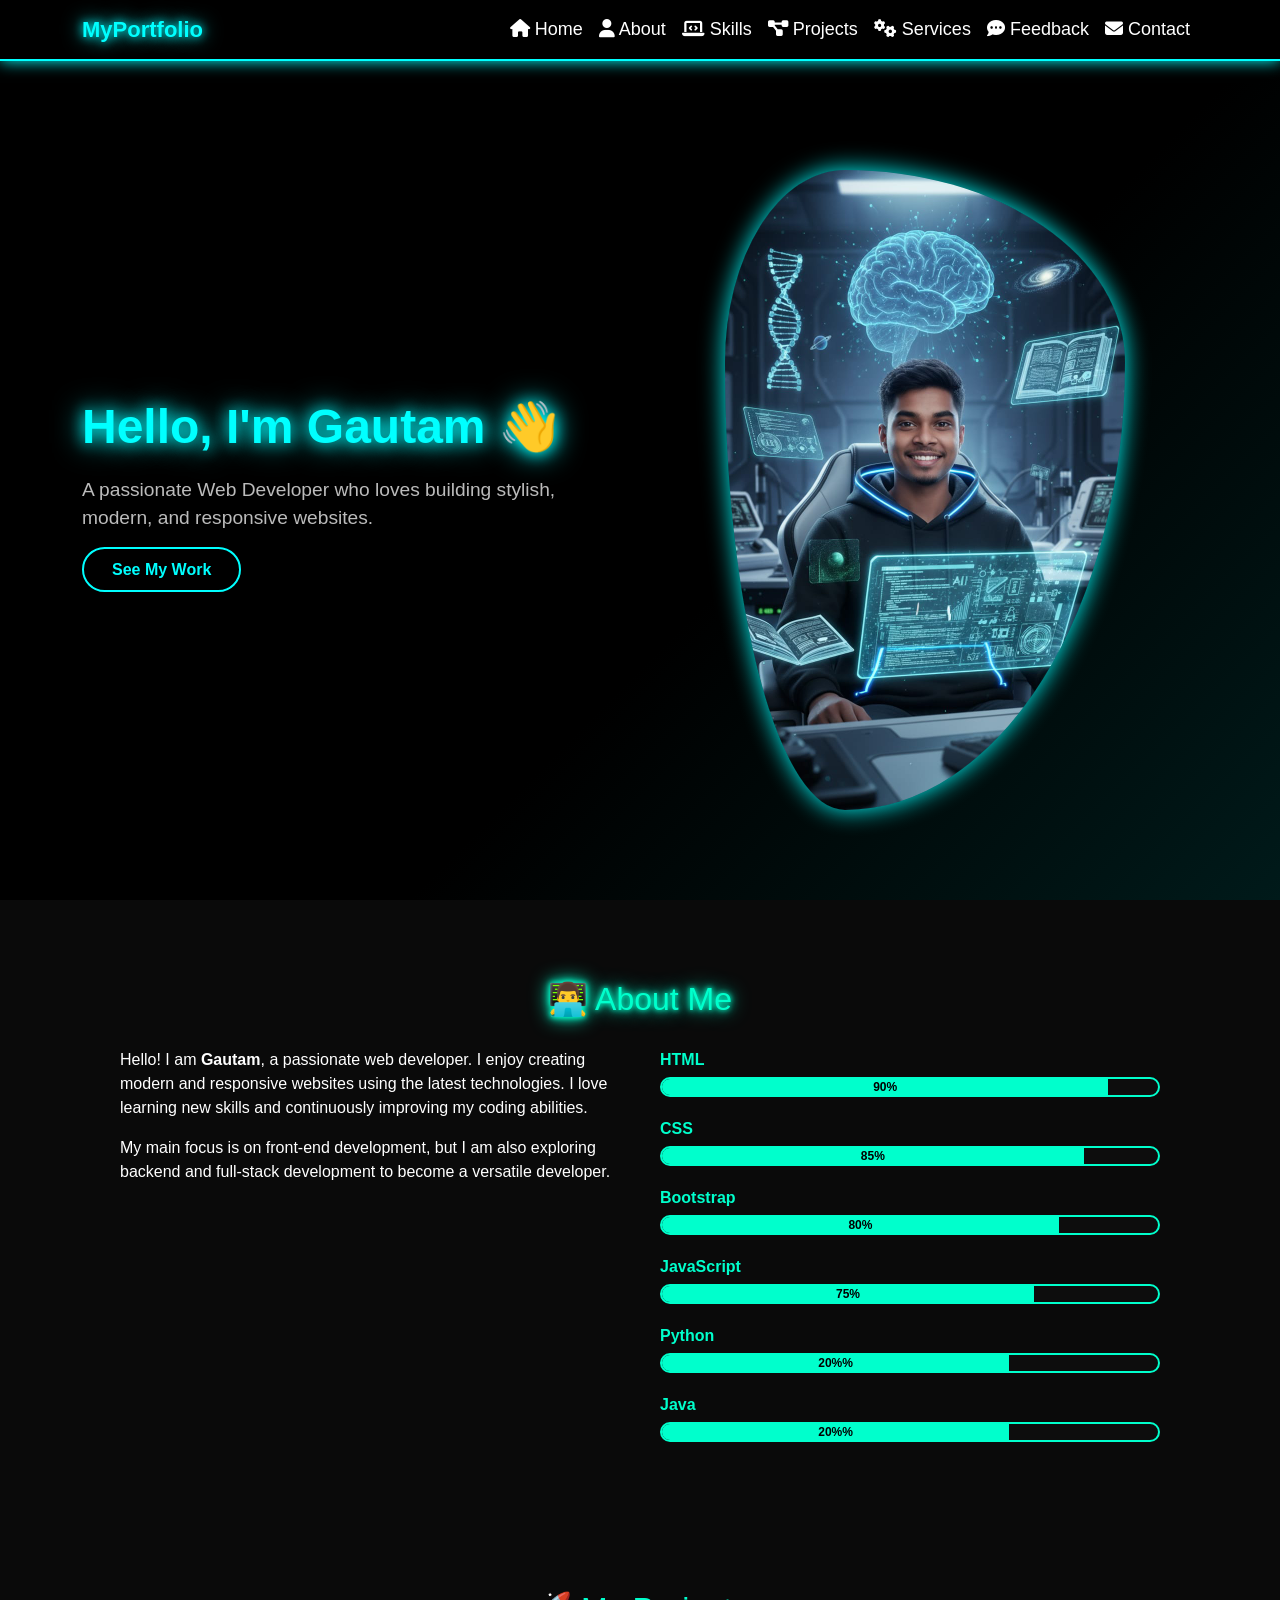
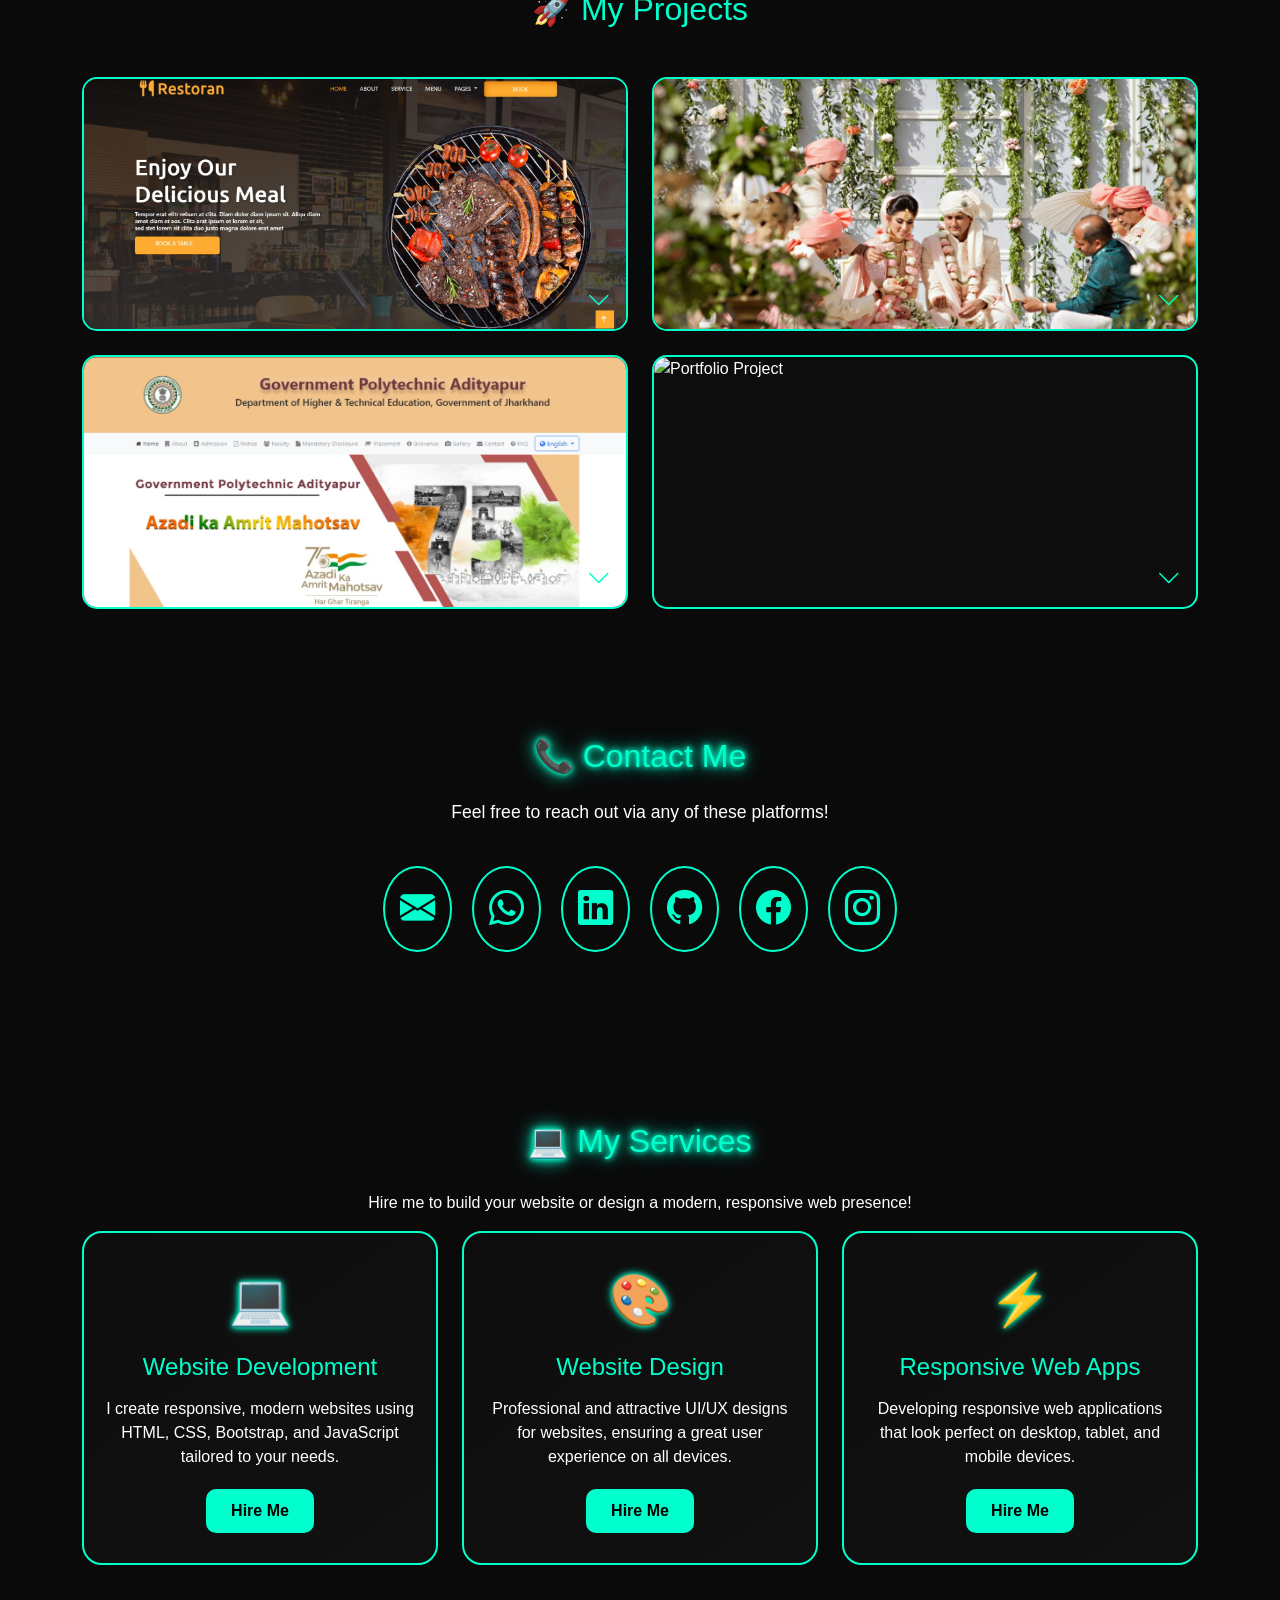
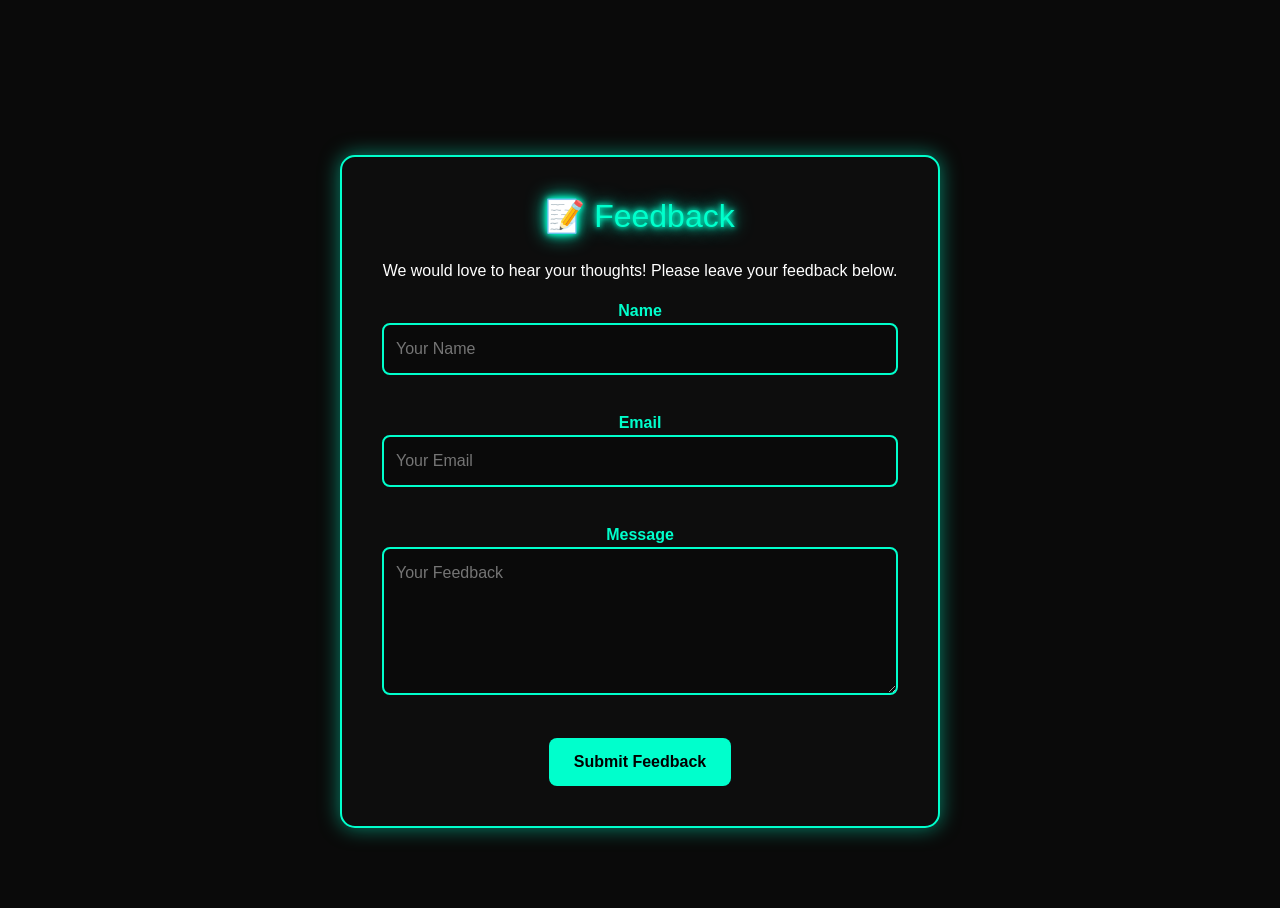
==== index.html @ 5a122484 "Add files via upload" ====
<!DOCTYPE html>
<html lang="en">
  <head>
    <meta charset="UTF-8" />
    <meta name="viewport" content="width=device-width, initial-scale=1.0" />
    <title>origianal site</title>

    <!-- Bootstrap CSS -->
    <link
      href="https://cdn.jsdelivr.net/npm/bootstrap@5.3.0/dist/css/bootstrap.min.css"
      rel="stylesheet"
    />
    <link
      href="https://cdn.jsdelivr.net/npm/bootstrap-icons/font/bootstrap-icons.css"
      rel="stylesheet"
    />
    <!-- Font Awesome CDN -->
<link rel="stylesheet" href="https://cdnjs.cloudflare.com/ajax/libs/font-awesome/6.5.0/css/all.min.css">

    <link rel="stylesheet" href="style.css" />

    <style></style>
  </head>
  <body>
    <!-- Navbar -->
    <nav class="navbar navbar-expand-lg fixed-top">
      <div class="container">
        <!-- Logo -->
        <a class="navbar-brand" href="#">MyPortfolio</a>

        <!-- Hamburger -->
        <button
          class="navbar-toggler"
          type="button"
          data-bs-toggle="collapse"
          data-bs-target="#navbarNav"
        >
          <span class="navbar-toggler-icon"></span>
        </button>

        <!-- Links -->
        <div
          class="collapse navbar-collapse justify-content-end"
          id="navbarNav"
        >
        <ul class="navbar-nav">
          <li class="nav-item">
            <a class="nav-link" href="#home"><i class="fas fa-home"></i> Home</a>
          </li>
          <li class="nav-item">
            <a class="nav-link" href="#about"><i class="fas fa-user"></i> About</a>
          </li>
          <li class="nav-item">
            <a class="nav-link" href="#skills"><i class="fas fa-laptop-code"></i> Skills</a>
          </li>
          <li class="nav-item">
            <a class="nav-link" href="#projects"><i class="fas fa-project-diagram"></i> Projects</a>
          </li>
          <li class="nav-item">
            <a class="nav-link" href="#services"><i class="fas fa-cogs"></i> Services</a>
          </li>
          <li class="nav-item">
            <a class="nav-link" href="#Feedback"><i class="fas fa-comment-dots"></i> Feedback</a>
          </li>
          <li class="nav-item">
            <a class="nav-link" href="#contact"><i class="fas fa-envelope"></i> Contact</a>
          </li>
        </ul>
        
        </div>
      </div>
    </nav>

    <!-- Hero Section -->
    <section class="hero">
      <div class="container">
        <div class="row align-items-center">
          <!-- Left Text -->
          <div class="col-lg-6 col-md-6 hero-text">
            <h1>Hello, I'm Gautam 👋</h1>
            <p>
              A passionate Web Developer who loves building stylish, modern, and
              responsive websites.
            </p>
            <a href="#projects" class="btn-neon">See My Work</a>
          </div>

          <!-- Right Image -->
          <div class="col-lg-6 col-md-6 text-center">
            <div class="hero-img">
              <img src="profile.jpg" alt="Profile Photo" />
            </div>
          </div>
        </div>
      </div>
    </section>

    <section id="about">
      <h2 class="neon-text">👨‍💻 About Me</h2>
      <div class="about-container">
        <div class="about-text">
          <p>
            Hello! I am <strong>Gautam</strong>, a passionate web developer. I
            enjoy creating modern and responsive websites using the latest
            technologies. I love learning new skills and continuously improving
            my coding abilities.
          </p>
          <p>
            My main focus is on front-end development, but I am also exploring
            backend and full-stack development to become a versatile developer.
          </p>
        </div>

        <div class="skills">
          <div class="skill">
            <div class="skill-name">HTML</div>
            <div class="progress">
              <div class="progress-bar" style="width: 90%">90%</div>
            </div>
          </div>
          <div class="skill">
            <div class="skill-name">CSS</div>
            <div class="progress">
              <div class="progress-bar" style="width: 85%">85%</div>
            </div>
          </div>
          <div class="skill">
            <div class="skill-name">Bootstrap</div>
            <div class="progress">
              <div class="progress-bar" style="width: 80%">80%</div>
            </div>
          </div>
          <div class="skill">
            <div class="skill-name">JavaScript</div>
            <div class="progress">
              <div class="progress-bar" style="width: 75%">75%</div>
            </div>
          </div>
          <div class="skill">
            <div class="skill-name">Python</div>
            <div class="progress">
              <div class="progress-bar" style="width: 70%">20%%</div>
            </div>
          </div>
          <div class="skill">
            <div class="skill-name">Java</div>
            <div class="progress">
              <div class="progress-bar" style="width: 70%">20%%</div>
            </div>
          </div>
        </div>
      </div>
    </section>

    <section id="projects">
      <div class="container py-5">
        <h2 class="text-center mb-5" style="color: #00ffcc">🚀 My Projects</h2>
        <div class="row g-4">
          <!-- Project 1 -->
          <div class="col-lg-6 col-md-12">
            <div class="project-card">
              <div class="card-header">
                <img src="restorant.jpeg" alt="Restaurant Project" />
                <i class="arrow bi bi-chevron-down"></i>
              </div>
              <div class="card-body-wrapper">
                <div class="card-body">
                  <p>
                    This is a responsive restaurant website built with modern UI
                    and smooth navigation.
                  </p>
                  <div class="tech-stack">
                    <span class="tech-badge">HTML</span>
                    <span class="tech-badge">CSS</span>
                    <span class="tech-badge">Bootstrap</span>
                  </div>
                  <a
                    href="https://restorant121.netlify.app/"
                    target="_blank"
                    class="btn-visit"
                    >🔗 Open Website</a
                  >
                </div>
              </div>
            </div>
          </div>

          <!-- Project 2 -->
          <div class="col-lg-6 col-md-12">
            <div class="project-card">
              <div class="card-header">
                <img src="tent.jpeg" alt="Portfolio Project" />
                <i class="arrow bi bi-chevron-down"></i>
              </div>
              <div class="card-body-wrapper">
                <div class="card-body">
                  <p>
                    This is the tent house website. Website is only available in
                    Desktop mode.
                  </p>
                  <div class="tech-stack">
                    <span class="tech-badge">HTML</span>
                    <span class="tech-badge">CSS</span>
                  </div>
                  <a
                    href="https://gautam4010.github.io/tent/index.html"
                    target="_blank"
                    class="btn-visit"
                    >🔗 Open Website</a
                  >
                </div>
              </div>
            </div>
          </div>
          <!-- Project 2 -->
          <div class="col-lg-6 col-md-12">
            <div class="project-card">
              <div class="card-header">
                <img src="gpa.jpeg" alt="Portfolio Project" />
                <i class="arrow bi bi-chevron-down"></i>
              </div>
              <div class="card-body-wrapper">
                <div class="card-body">
                  <p>clone of Government polytechnic Adityapur</p>
                  <div class="tech-stack">
                    <span class="tech-badge">HTML</span>
                    <span class="tech-badge">CSS</span>
                    <span class="tech-badge">Bootstrap</span>
                  </div>
                  <a
                    href="https://gautam4010.github.io/gpa-clone/"
                    target="_blank"
                    class="btn-visit"
                    >🔗 Open Website</a
                  >
                </div>
              </div>
            </div>
          </div>
          <!-- Project 2 -->
          <div class="col-lg-6 col-md-12">
            <div class="project-card">
              <div class="card-header">
                <img
                  src="https://picsum.photos/600/400?portfolio"
                  alt="Portfolio Project"
                />
                <i class="arrow bi bi-chevron-down"></i>
              </div>
              <div class="card-body-wrapper">
                <div class="card-body">
                  <p>
                    My adobe xd clone website showcasing my skills,
                    projects, and contact details.
                  </p>
                  <div class="tech-stack">
                    <span class="tech-badge">HTML</span>
                    <span class="tech-badge">CSS</span>
                    <span class="tech-badge">Bootstrap</span>
                    
                  </div>
                  <a
                    href="https://gautam4010.github.io/petra/index.html"
                    target="_blank"
                    class="btn-visit"
                    >🔗 Open Website</a
                  >
                </div>
              </div>
            </div>
          </div>
        </div>
      </div>
    </section>

    <section id="contact">
      <h2 class="neon-text mb-4">📞 Contact Me</h2>
      <p>Feel free to reach out via any of these platforms!</p>
      <div class="d-flex justify-content-center flex-wrap">
        <!-- Email -->
        <a
          href="mailto:yourname@example.com"
          class="contact-icon"
          target="_blank"
          title="Email"
        >
          <i class="bi bi-envelope-fill"></i>
        </a>

        <!-- WhatsApp -->
        <a
          href="https://wa.me/919876543210"
          class="contact-icon"
          target="_blank"
          title="WhatsApp"
        >
          <i class="bi bi-whatsapp"></i>
        </a>

        <!-- LinkedIn -->
        <a
          href="https://www.linkedin.com/in/yourprofile"
          class="contact-icon"
          target="_blank"
          title="LinkedIn"
        >
          <i class="bi bi-linkedin"></i>
        </a>

        <!-- GitHub -->
        <a
          href="https://github.com/yourusername"
          class="contact-icon"
          target="_blank"
          title="GitHub"
        >
          <i class="bi bi-github"></i>
        </a>

        <!-- Facebook -->
        <a
          href="https://www.facebook.com/yourprofile"
          class="contact-icon"
          target="_blank"
          title="Facebook"
        >
          <i class="bi bi-facebook"></i>
        </a>

        <!-- Instagram -->
        <a
          href="https://www.instagram.com/yourprofile"
          class="contact-icon"
          target="_blank"
          title="Instagram"
        >
          <i class="bi bi-instagram"></i>
        </a>
      </div>
    </section>
    <section id="services">
      <h2 class="neon-text">💻 My Services</h2>
      <p>
        Hire me to build your website or design a modern, responsive web
        presence!
      </p>

      <div class="container">
        <div class="row justify-content-center">
          <div class="col-md-4">
            <div class="service-card">
              <div class="service-icon">💻</div>
              <h4>Website Development</h4>
              <p>
                I create responsive, modern websites using HTML, CSS, Bootstrap,
                and JavaScript tailored to your needs.
              </p>
              <button>Hire Me</button>
            </div>
          </div>

          <div class="col-md-4">
            <div class="service-card">
              <div class="service-icon">🎨</div>
              <h4>Website Design</h4>
              <p>
                Professional and attractive UI/UX designs for websites, ensuring
                a great user experience on all devices.
              </p>
              <button>Hire Me</button>
            </div>
          </div>

          <div class="col-md-4">
            <div class="service-card">
              <div class="service-icon">⚡</div>
              <h4>Responsive Web Apps</h4>
              <p>
                Developing responsive web applications that look perfect on
                desktop, tablet, and mobile devices.
              </p>
              <button>Hire Me</button>
            </div>
          </div>
        </div>
      </div>
    </section>
    <section id="feedback">
      <div class="feedback-card">
        <h2 class="neon-text mb-4 text-center">📝 Feedback</h2>
        <p class="text-center">
          We would love to hear your thoughts! Please leave your feedback below.
        </p>

        <form id="feedbackForm">
          <div class="mb-3">
            <label for="name">Name</label>
            <input type="text" id="name" placeholder="Your Name" required />
          </div>
          <div class="mb-3">
            <label for="email">Email</label>
            <input type="email" id="email" placeholder="Your Email" required />
          </div>
          <div class="mb-3">
            <label for="message">Message</label>
            <textarea
              id="message"
              rows="5"
              placeholder="Your Feedback"
              required
            ></textarea>
          </div>
          <button type="submit">Submit Feedback</button>
        </form>

        <div id="thankYou">Thank you for your feedback! ✨</div>
      </div>
    </section>
    <!-- Bootstrap JS -->
    <script src="https://cdn.jsdelivr.net/npm/bootstrap@5.3.3/dist/js/bootstrap.bundle.min.js"></script>
    <!-- Custom JS -->
    <script src="script.js"></script>
  </body>
</html>
---- style.css ----
body {
  margin: 0;
  font-family: Arial, sans-serif;
  background-color: #000;
}

/* Navbar */
.navbar {
  background-color: #000;
  border-bottom: 2px solid #0ff;
  box-shadow: 0 0 15px #0ff;
}

/* Logo */
.navbar-brand {
  color: #0ff !important;
  font-weight: bold;
  font-size: 22px;
  text-shadow: 0 0 10px #0ff, 0 0 20px #0ff;
}

/* Nav Links */
.nav-link {
  color: #fff !important;
  font-size: 18px;
  transition: 0.3s;
}

.nav-link:hover {
  color: #0ff !important;
  text-shadow: 0 0 10px #0ff, 0 0 20px #0ff;
}

/* Hamburger */
.navbar-toggler {
  border: none;
}

.navbar-toggler-icon {
  background-image: none;
  width: 25px;
  height: 3px;
  background-color: #0ff;
  position: relative;
  transition: 0.3s;
}

.navbar-toggler-icon::before,
.navbar-toggler-icon::after {
  content: "";
  position: absolute;
  left: 0;
  width: 25px;
  height: 3px;
  background-color: #0ff;
  transition: 0.3s;
}

.navbar-toggler-icon::before {
  top: -8px;
}

.navbar-toggler-icon::after {
  top: 8px;
}



/* Hero Section */
.hero {
  min-height: 100vh;
  display: flex;
  align-items: center;
  background: linear-gradient(135deg, #000 60%, #001a1a);
  padding-top: 80px; /* space for navbar */
}

/* Text Part */
.hero-text h1 {
  font-size: 3rem;
  font-weight: 700;
  color: #0ff;
  text-shadow: 0 0 15px #0ff, 0 0 30px #0ff;
  margin-bottom: 20px;
}

.hero-text p {
  font-size: 1.2rem;
  color: #bbb;
  margin-bottom: 25px;
}

.btn-neon {
  padding: 12px 28px;
  border: 2px solid #0ff;
  color: #0ff;
  background: transparent;
  border-radius: 30px;
  font-weight: bold;
  transition: 0.3s;
  text-decoration: none;
}

.btn-neon:hover {
  background: #0ff;
  color: #000;
  box-shadow: 0 0 20px #0ff, 0 0 40px #0ff;
}

/* Stylish Image Blob */
.hero-img {
  position: relative;
  width: 100%;
  max-width: 400px;
  margin: auto;
}

.hero-img img {
  width: 100%;
  height: auto;
  object-fit: cover;
  border-radius: 30% 70% 70% 30% / 30% 30% 70% 70%; /* blob shape */
  box-shadow: 0 0 25px #0ff, 0 0 50px #0ff inset;
  transition: 0.5s;
}

.hero-img img:hover {
  transform: scale(1.05);
  box-shadow: 0 0 40px #0ff, 0 0 70px #0ff inset;
}

/* Responsive */
@media (max-width: 768px) {
  .hero {
    text-align: center;
  }
  .hero-text h1 {
    font-size: 2.2rem;
  }
  .btn-neon {
    margin: auto;
  }
  .hero-img {
    margin-top: 30px;
  }
}


.neon-text {
  color: #00ffcc;
  text-shadow: 0 0 5px #00ffcc, 0 0 10px #00ffcc, 0 0 20px #00ffcc;
}

#about {
  padding: 80px 20px;
}

#about h2 {
  text-align: center;
  margin-bottom: 30px;
}

#about .about-container {
  display: flex;
  flex-wrap: wrap;
  justify-content: center;
  gap: 40px;
}

#about .about-text {
  flex: 1 1 300px;
  max-width: 500px;
}

#about .skills {
  flex: 1 1 300px;
  max-width: 500px;
}

.skill {
  margin-bottom: 20px;
}

.skill-name {
  font-weight: bold;
  color: #00ffcc;
  margin-bottom: 5px;
}

.progress {
  height: 20px;
  background: #0d0d0d;
  border-radius: 10px;
  overflow: hidden;
  border: 2px solid #00ffcc;
}

.progress-bar {
  background: #00ffcc;
  color: #000;
  font-weight: bold;
  line-height: 20px;
}

@media(max-width:768px){
  #about .about-container {
    flex-direction: column;
    align-items: center;
  }
}
.project-card {
  background: #0d0d0d;
  border: 2px solid #00ffcc;
  border-radius: 15px;
  overflow: hidden;
  cursor: pointer;
  transition: all 0.3s ease;
}

.project-card:hover {
  box-shadow: 0 0 30px rgba(0, 255, 204, 0.8);
  transform: translateY(-3px);
}

.card-header {
  padding: 0;
  position: relative;
}

.card-header img {
  width: 100%;
  height: 250px;
  object-fit: cover;
  display: block;
}

.arrow {
  position: absolute;
  bottom: 10px;
  right: 15px;
  font-size: 1.5rem;
  color: #00ffcc;
  transition: transform 0.3s ease;
}

.arrow.rotate {
  transform: rotate(180deg);
}

.card-body {
  padding: 20px;
  animation: expand 0.4s ease;
}

.tech-badge {
  display: inline-block;
  background: #111;
  color: #00ffcc;
  border: 1px solid #00ffcc;
  padding: 4px 10px;
  margin: 4px;
  border-radius: 8px;
  font-size: 0.85rem;
}

.btn-visit {
  display: inline-block;
  margin-top: 10px;
  padding: 8px 15px;
  background: #00ffcc;
  color: #000;
  border-radius: 8px;
  font-weight: bold;
  text-decoration: none;
  transition: 0.3s ease;
}

.btn-visit:hover {
  background: #00ffaa;
  color: #000;
}

@keyframes expand {
  from {
    opacity: 0;
    transform: translateY(-10px);
  }
  to {
    opacity: 1;
    transform: translateY(0);
  }
}

body {
  background: #0a0a0a;
  font-family: Arial, sans-serif;
  color: #fff;
  margin: 0;
  padding: 0;
  
}

.project-card {
  background: #0d0d0d;
  border: 2px solid #00ffcc;
  border-radius: 15px;
  overflow: hidden;
  cursor: pointer;
  display: flex;
  flex-direction: column;
}

.card-header {
  position: relative;
  padding: 0;
}

.card-header img {
  width: 100%;
  height: 250px;
  object-fit: cover;
  display: block;
}

.card-body-wrapper {
  overflow: hidden;
  transition: max-height 0.5s ease;
  max-height: 0;
}

.card-body {
  padding: 20px;
  animation: fadeIn 0.4s ease forwards;
}

@keyframes fadeIn {
  from {
    opacity: 0;
    transform: translateY(-10px);
  }
  to {
    opacity: 1;
    transform: translateY(0);
  }
}

.tech-badge {
  display: inline-block;
  background: #111;
  color: #00ffcc;
  border: 1px solid #00ffcc;
  padding: 4px 10px;
  margin: 4px;
  border-radius: 8px;
  font-size: 0.85rem;
}

.btn-visit {
  display: inline-block;
  margin-top: 10px;
  padding: 8px 15px;
  background: #00ffcc;
  color: #000;
  border-radius: 8px;
  font-weight: bold;
  text-decoration: none;
  transition: 0.3s ease;
}

.neon-text {
  color: #00ffcc;
  text-shadow: 0 0 5px #00ffcc, 0 0 10px #00ffcc, 0 0 20px #00ffcc;
}

#contact {
  padding: 80px 20px;
  text-align: center;
}

#contact p {
  color: #fff;
  margin-bottom: 30px;
  font-size: 1.1rem;
}

.contact-icon {
  display: inline-block;
  font-size: 2.2rem;
  color: #00ffcc;
  padding: 15px;
  margin: 10px;
  border: 2px solid #00ffcc;
  border-radius: 50%;
  transition: all 0.3s ease;
  text-decoration: none;
}

.contact-icon:hover {
  background: #00ffcc;
  color: #0a0a0a;
  transform: scale(1.2);
}

@media (max-width: 768px) {
  .contact-icon {
    font-size: 1.8rem;
    padding: 12px;
    margin: 8px;
  }
}


.neon-text {
  color: #00ffcc;
  text-shadow: 0 0 5px #00ffcc, 0 0 10px #00ffcc, 0 0 20px #00ffcc;
}

#services {
  padding: 80px 20px;
  text-align: center;
}

#services h2 {
  margin-bottom: 30px;
}

.service-card {
  background: linear-gradient(145deg, #0d0d0d, #111111);
  border: 2px solid #00ffcc;
  border-radius: 20px;
  padding: 30px 20px;
  margin-bottom: 30px;
  transition: transform 0.5s, box-shadow 0.5s;
  cursor: pointer;
  text-align: center;
}

.service-card:hover {
  transform: rotateY(5deg) translateY(-10px);
  box-shadow: 0 0 25px #00ffcc, 0 0 40px #00ffcc;
}

.service-icon {
  font-size: 50px;
  margin-bottom: 15px;
  color: #00ffcc;
  text-shadow: 0 0 5px #00ffcc, 0 0 10px #00ffcc;
  transition: transform 0.3s;
}

.service-card:hover .service-icon {
  transform: scale(1.2);
}

.service-card h4 {
  color: #00ffcc;
  margin-bottom: 15px;
}

.service-card p {
  color: #fff;
  margin-bottom: 20px;
}

.service-card button {
  background: #00ffcc;
  color: #000;
  border: none;
  padding: 10px 25px;
  border-radius: 10px;
  font-weight: bold;
  transition: 0.3s;
}

.service-card button:hover {
  background: #00ffaa;
}

@media(max-width:768px){
  .service-card {
    max-width: 90%;
    margin: 0 auto 30px auto;
  }
}

.neon-text {
  color: #00ffcc;
  text-shadow: 0 0 5px #00ffcc, 0 0 10px #00ffcc, 0 0 20px #00ffcc;
}

#feedback {
  padding: 80px 20px;
  text-align: center;
  display: flex;
  justify-content: center;
  
}

.feedback-card {
  background: #0d0d0d;
  border: 2px solid #00ffcc;
  border-radius: 15px;
  padding: 40px;
  max-width: 600px;
  width: 100%;
  box-shadow: 0 0 20px rgba(0, 255, 204, 0.5);
  transition: transform 0.3s ease, box-shadow 0.3s ease;
}

.feedback-card:hover {
  transform: translateY(-3px);
  box-shadow: 0 0 30px rgba(0, 255, 204, 0.8);
}

.feedback-card label {
  color: #00ffcc;
  font-weight: bold;
}

.feedback-card input,
.feedback-card textarea {
  background: #0a0a0a !important;
  color: #fff;
  border: 2px solid #00ffcc;
  border-radius: 8px;
  padding: 12px;
  width: 100%;
  margin-bottom: 20px;
  transition: all 0.3s ease;
}

.feedback-card input:focus,
.feedback-card textarea:focus {
  outline: none;
  box-shadow: 0 0 10px #00ffcc;
  border-color: #00ffcc;
}

.feedback-card button {
  background: #00ffcc;
  color: #000;
  border: none;
  padding: 12px 25px;
  border-radius: 8px;
  font-weight: bold;
  cursor: pointer;
  transition: 0.3s ease;
}

.feedback-card button:hover {
  background: #00ffaa;
}

#thankYou {
  display: none;
  margin-top: 20px;
  color: #00ffcc;
  font-weight: bold;
  font-size: 1.1rem;
  text-align: center;
  animation: fadeIn 0.5s ease forwards;
}

@keyframes fadeIn {
  from {
    opacity: 0;
  }
  to {
    opacity: 1;
  }
}
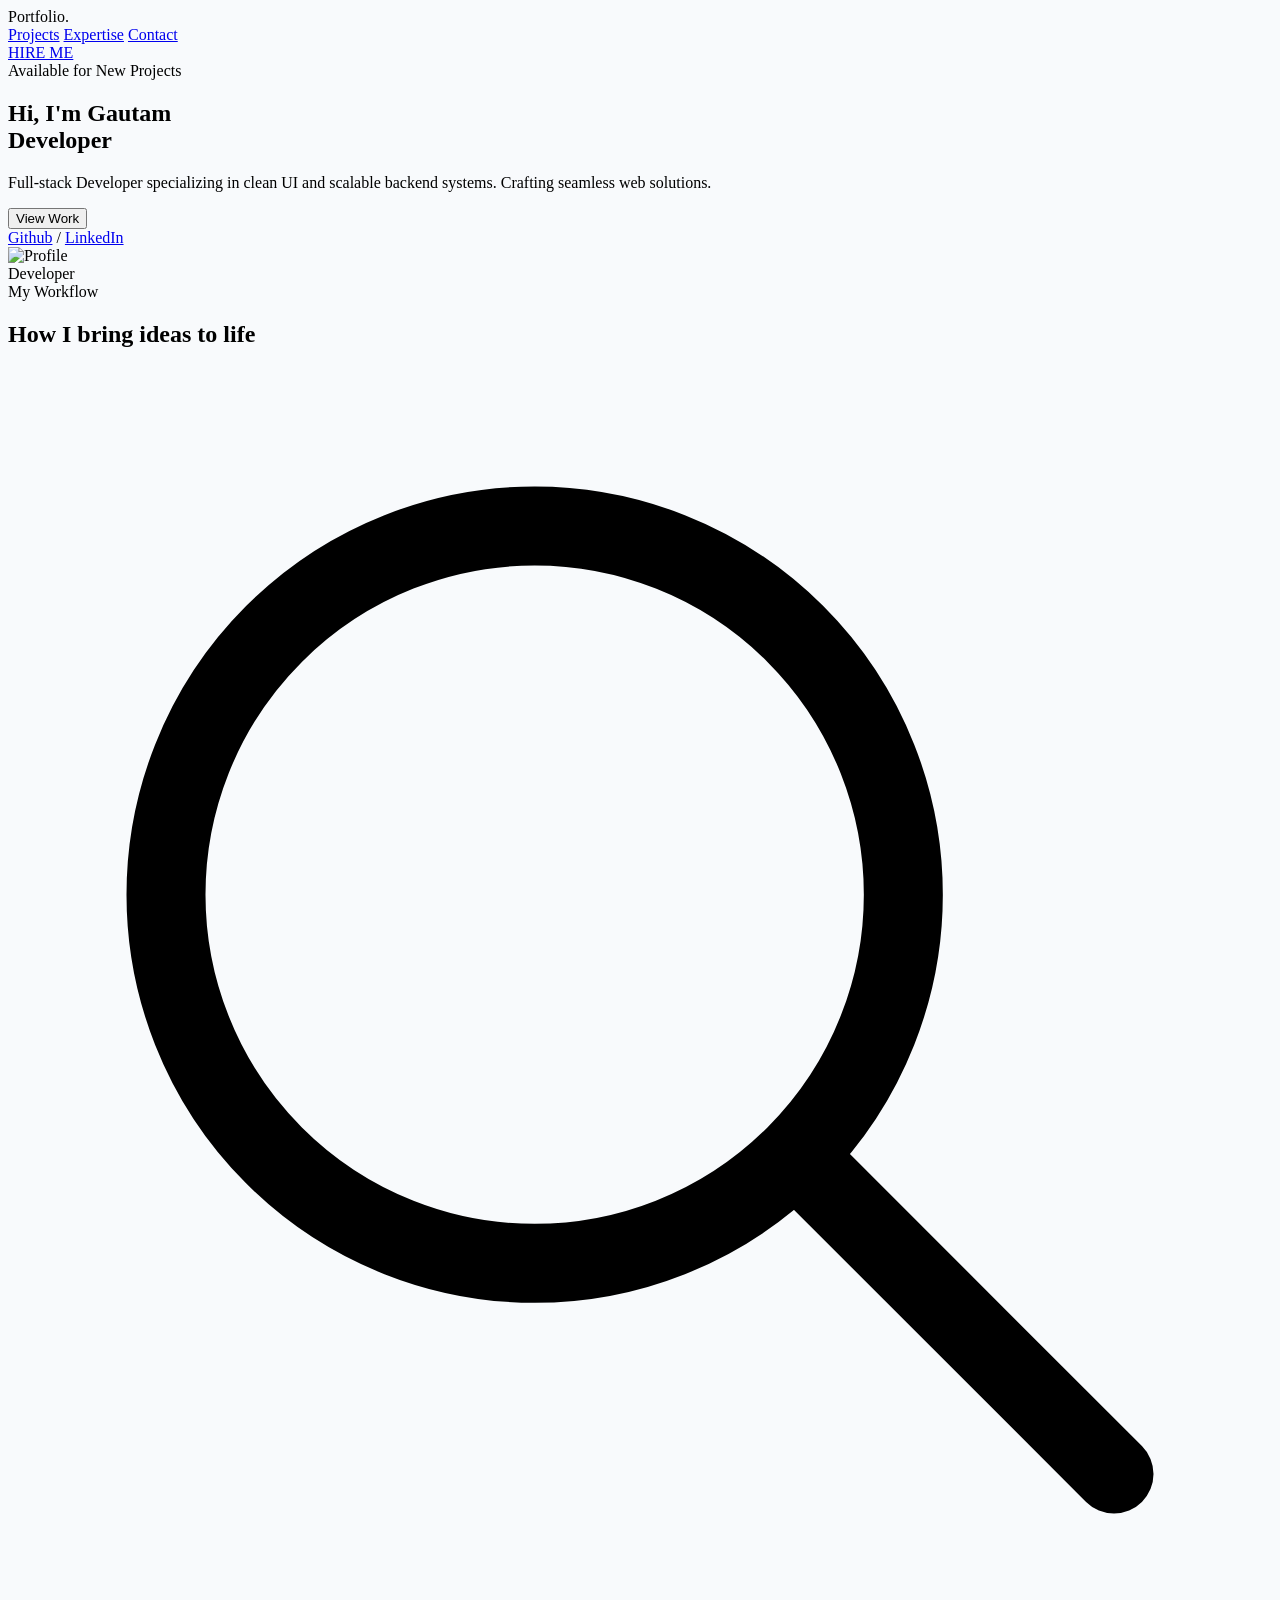
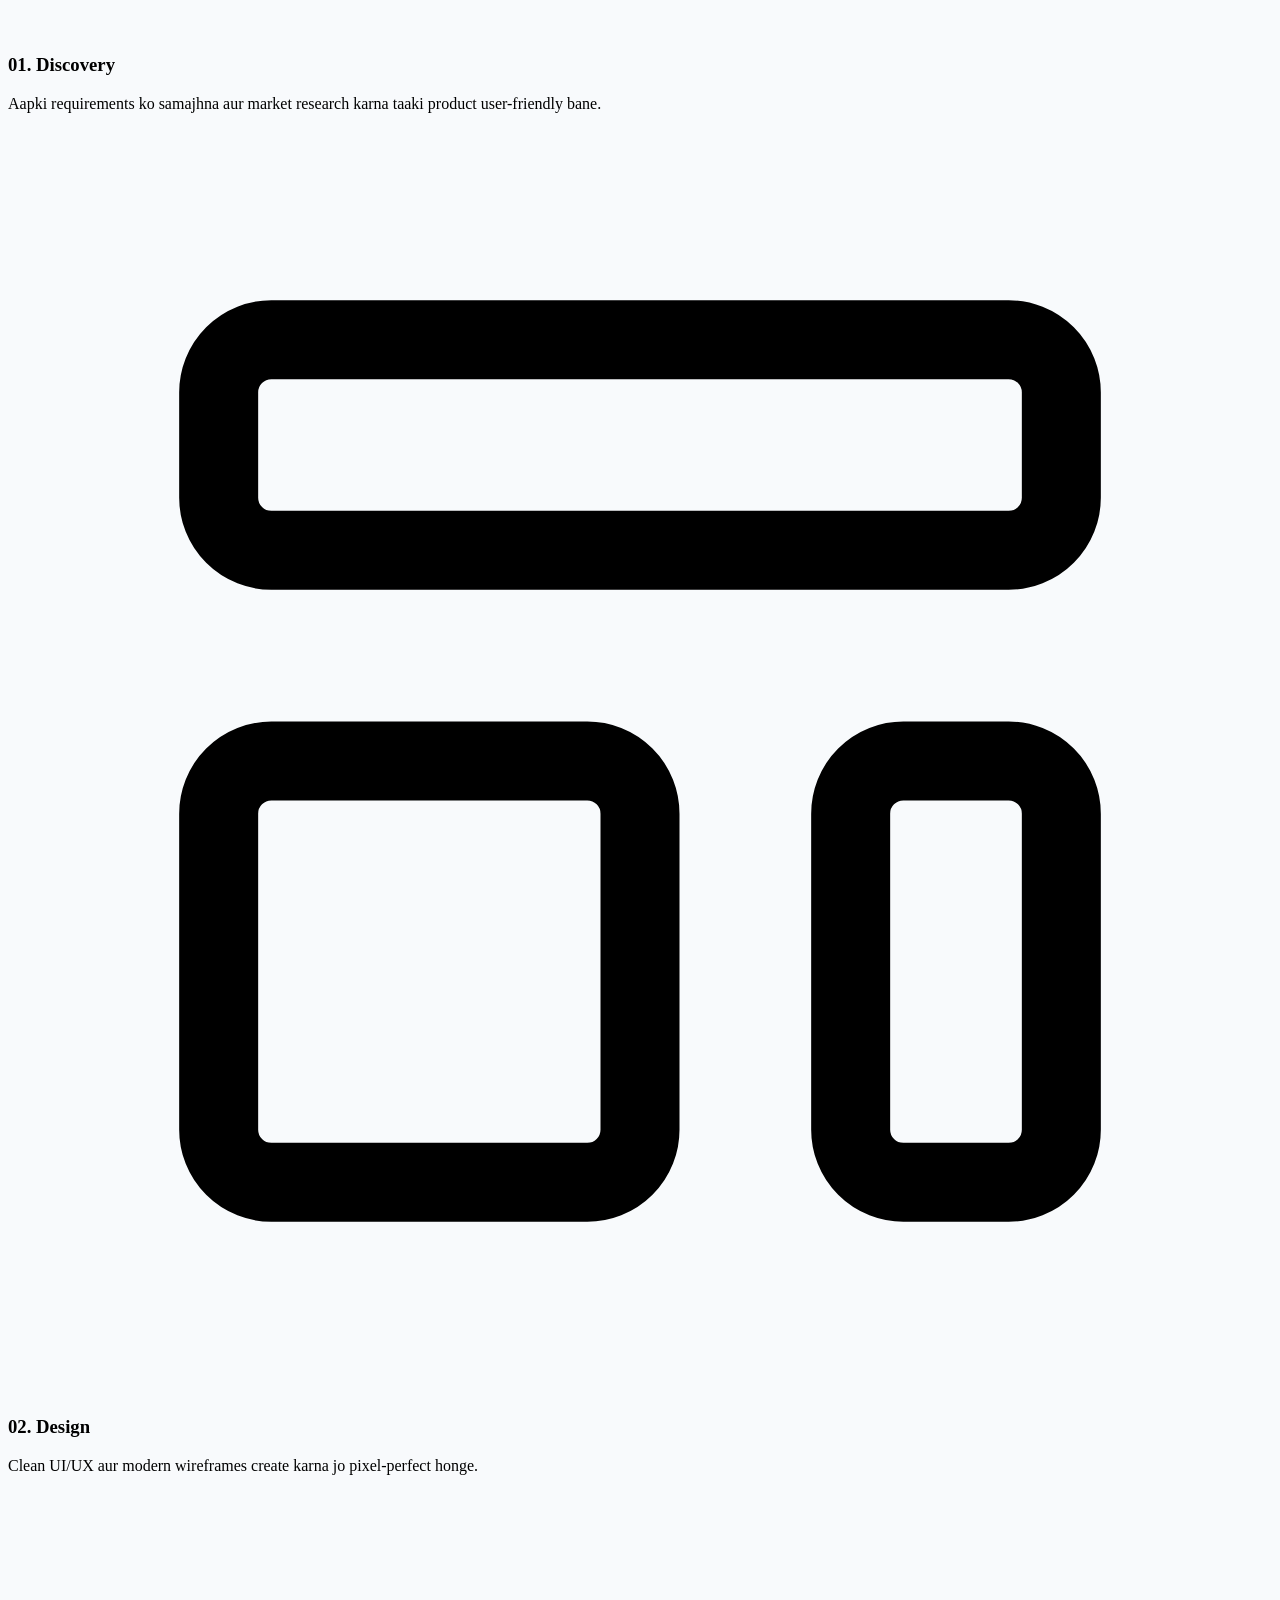
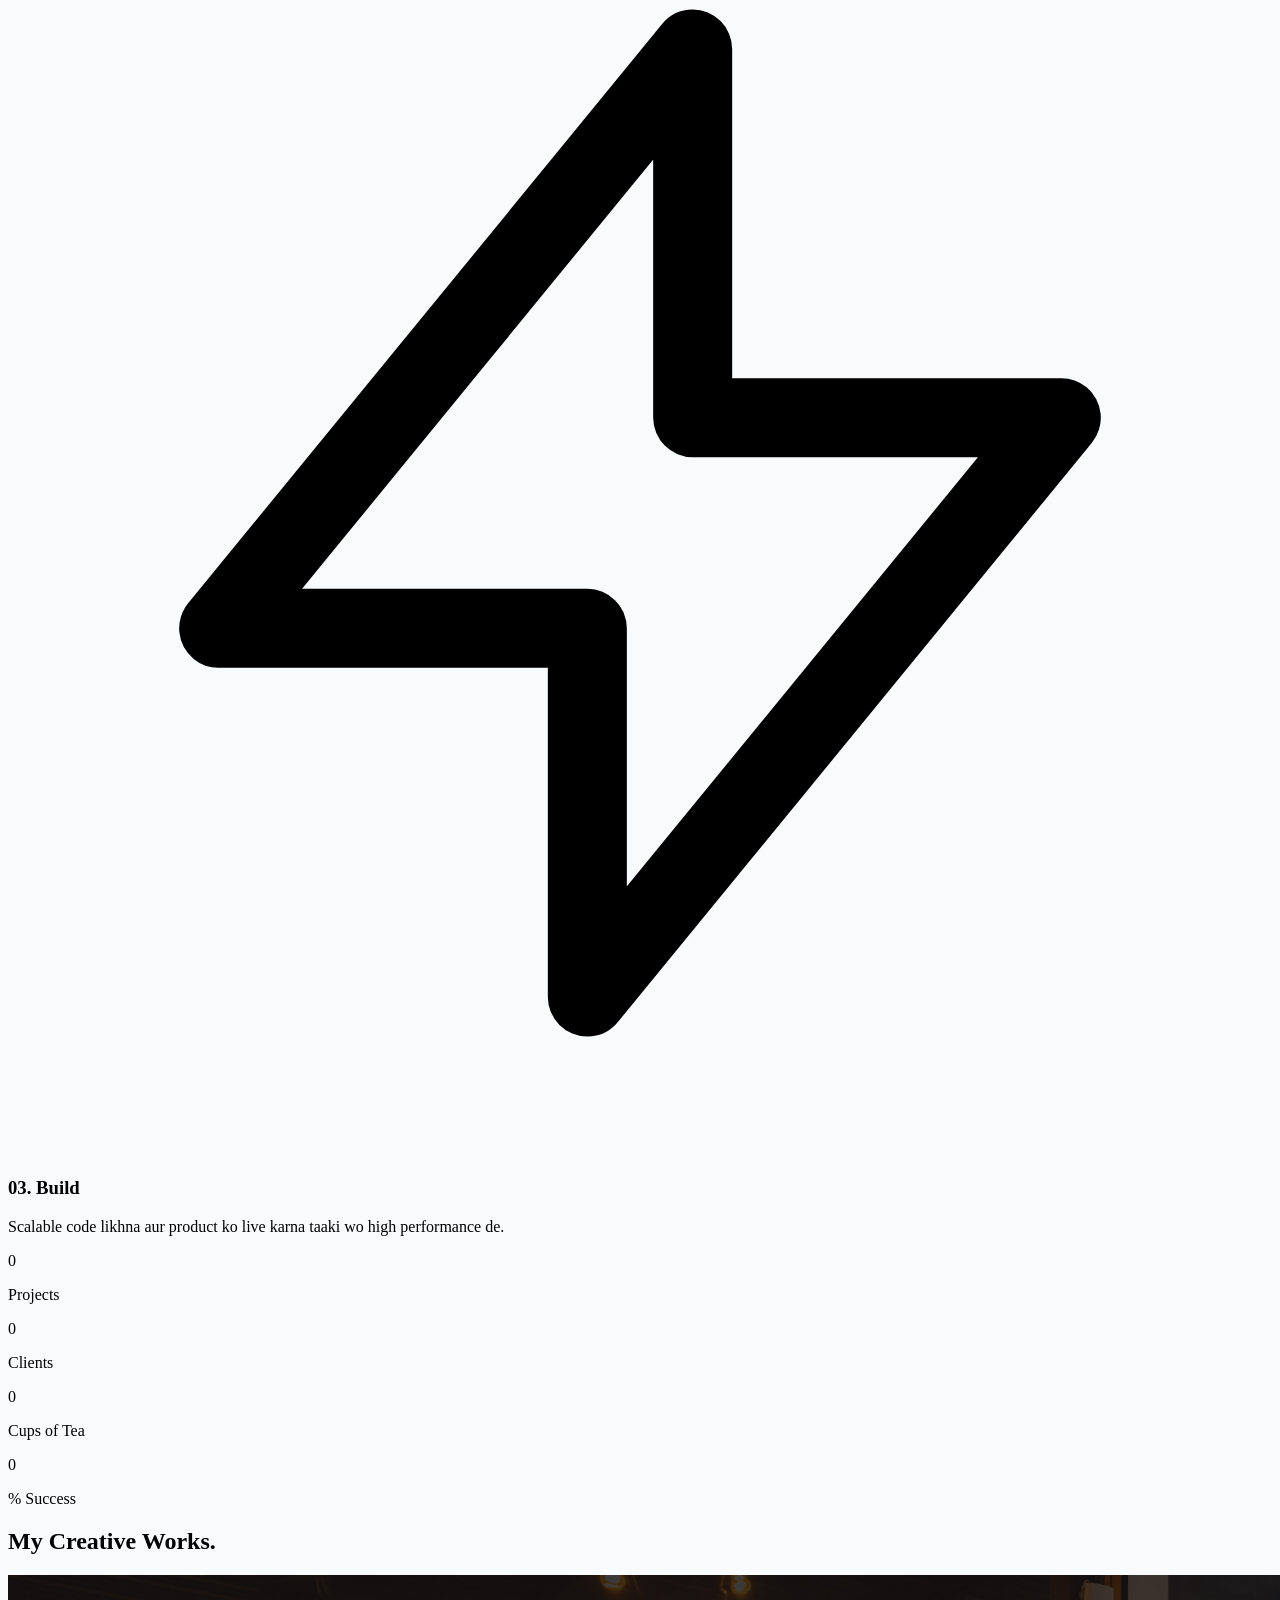
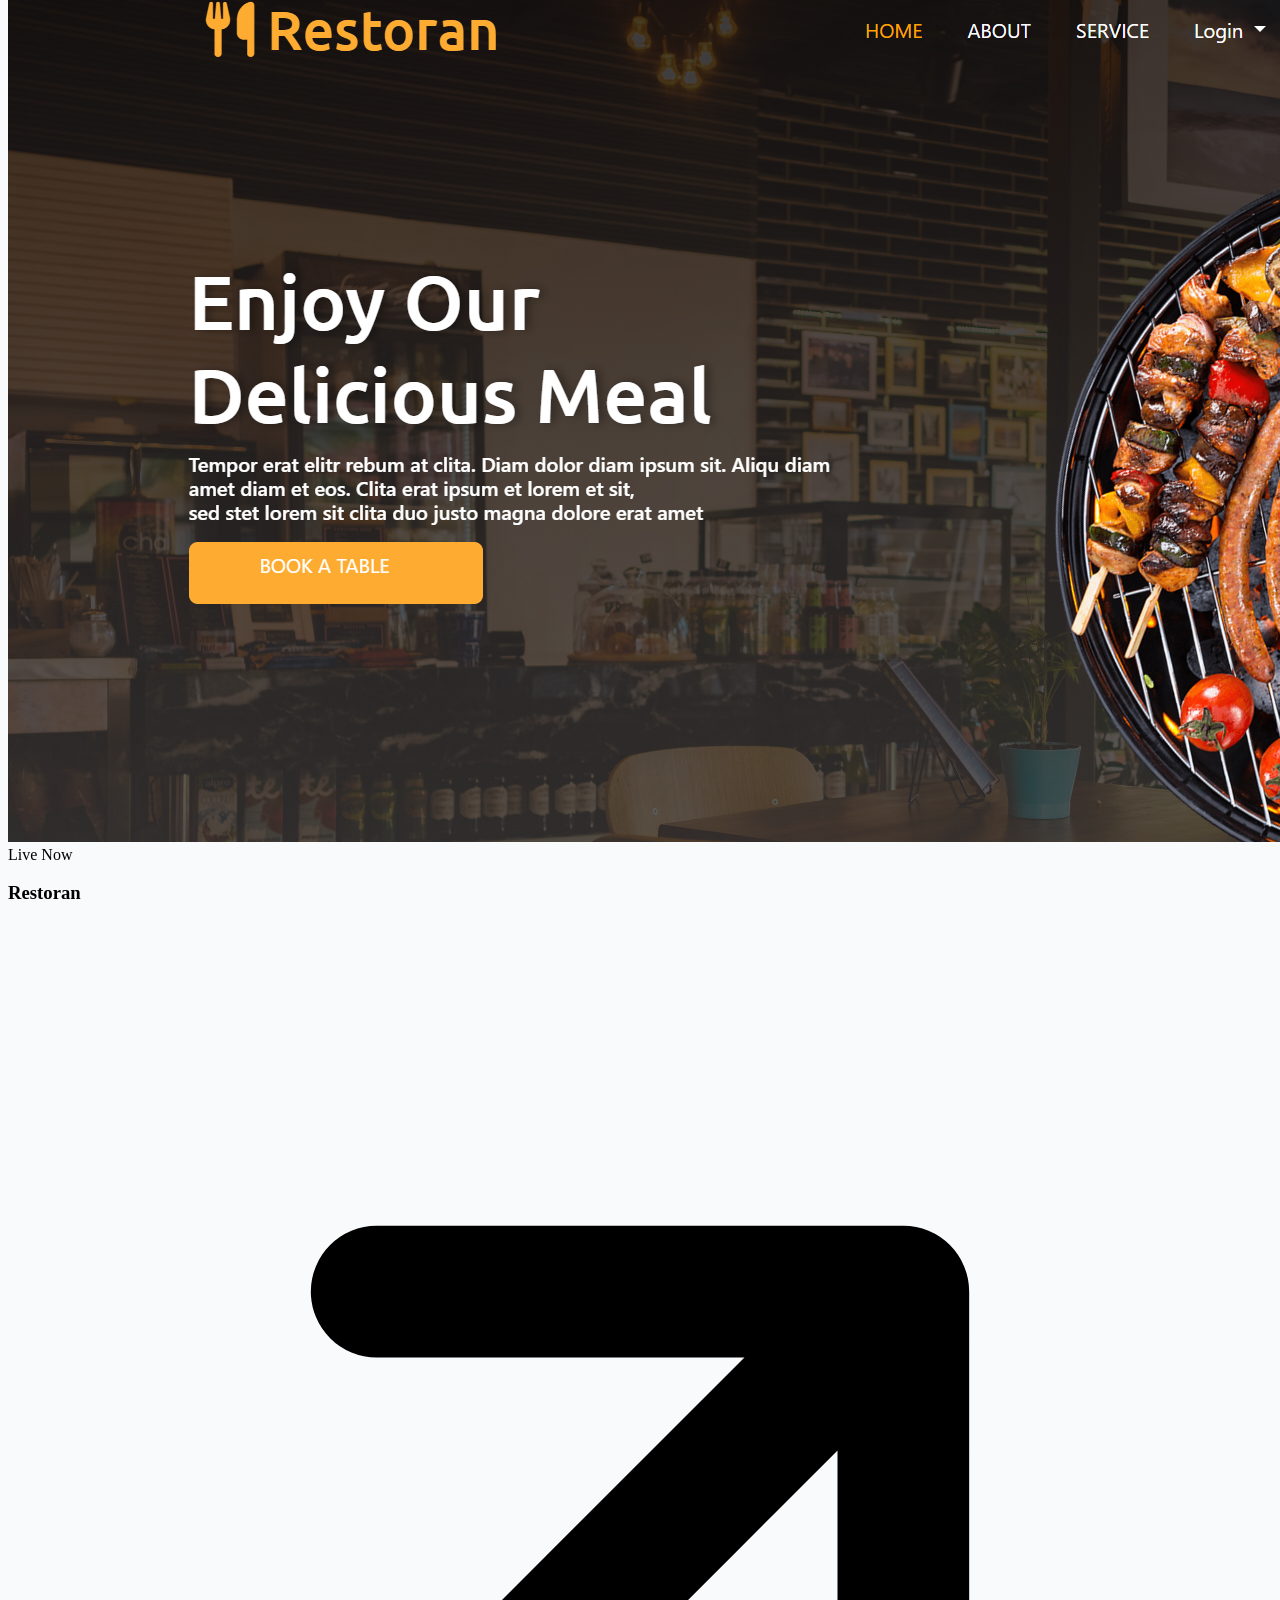
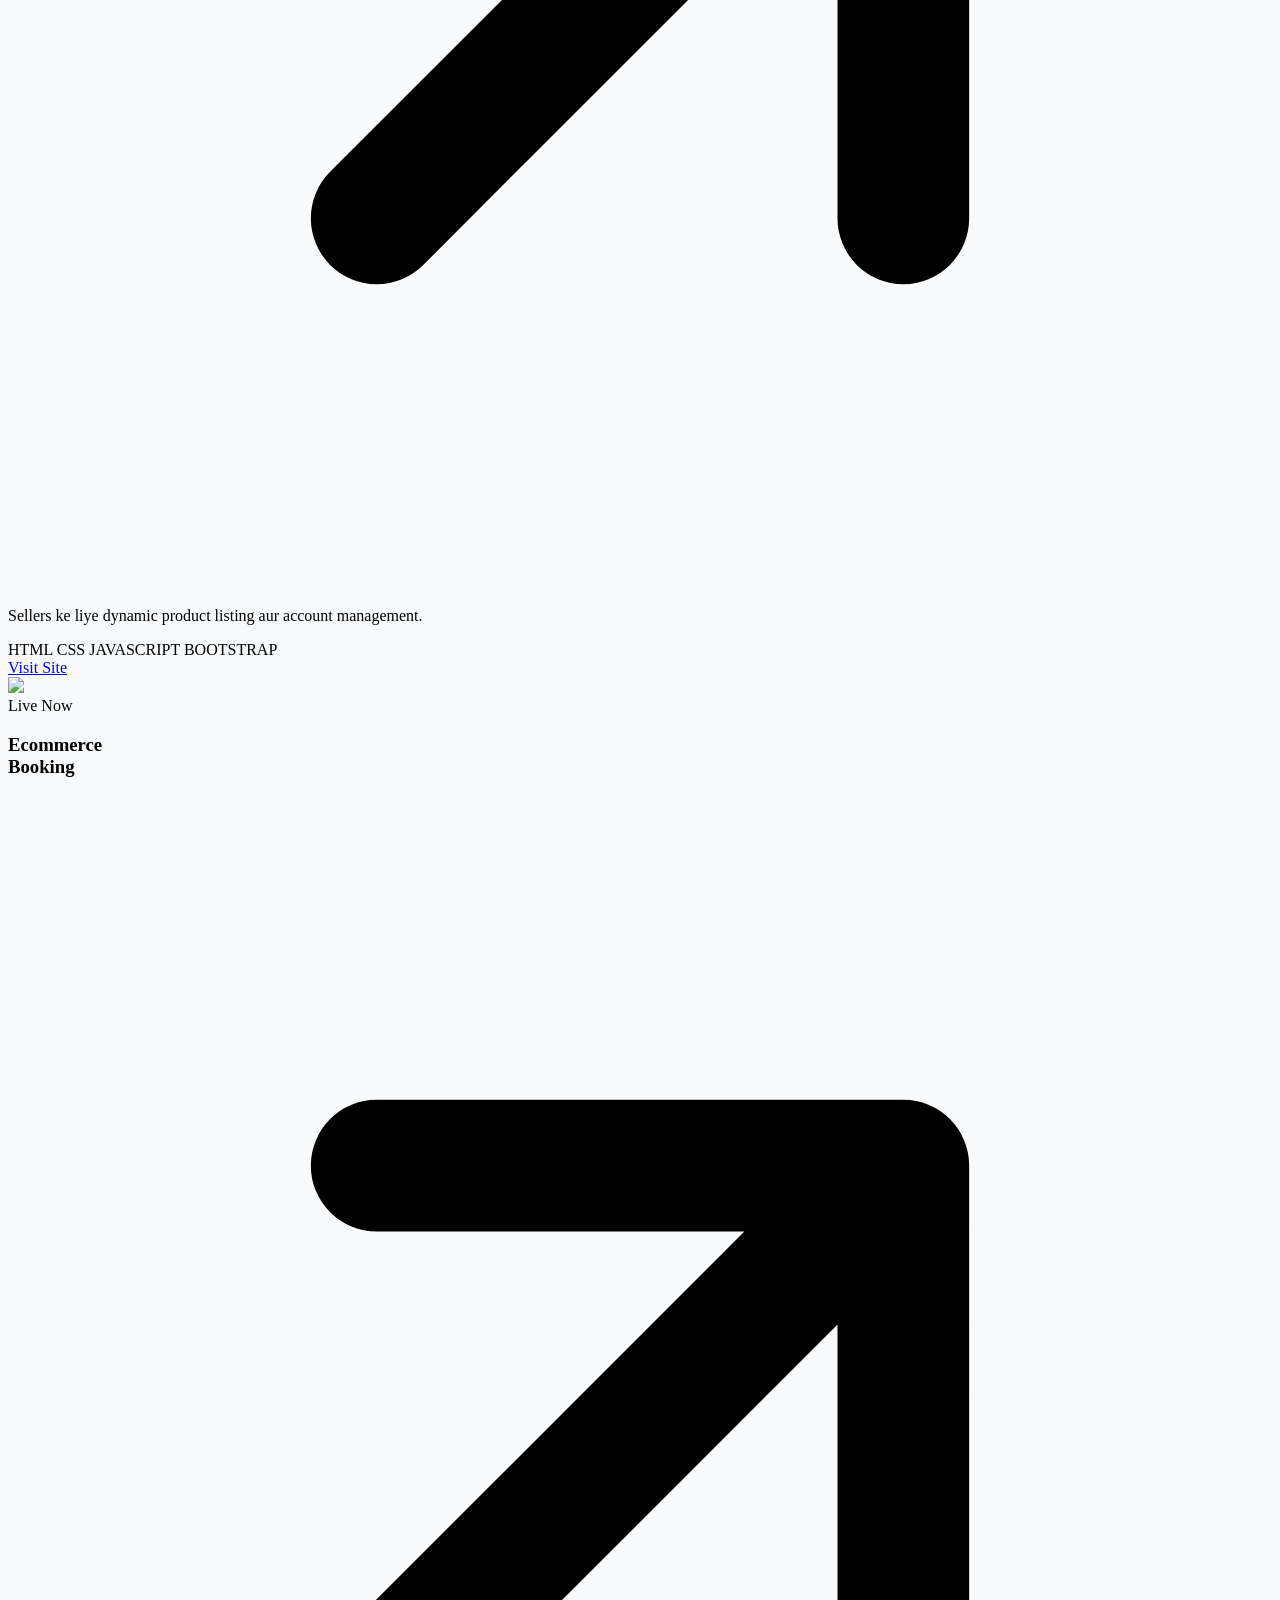
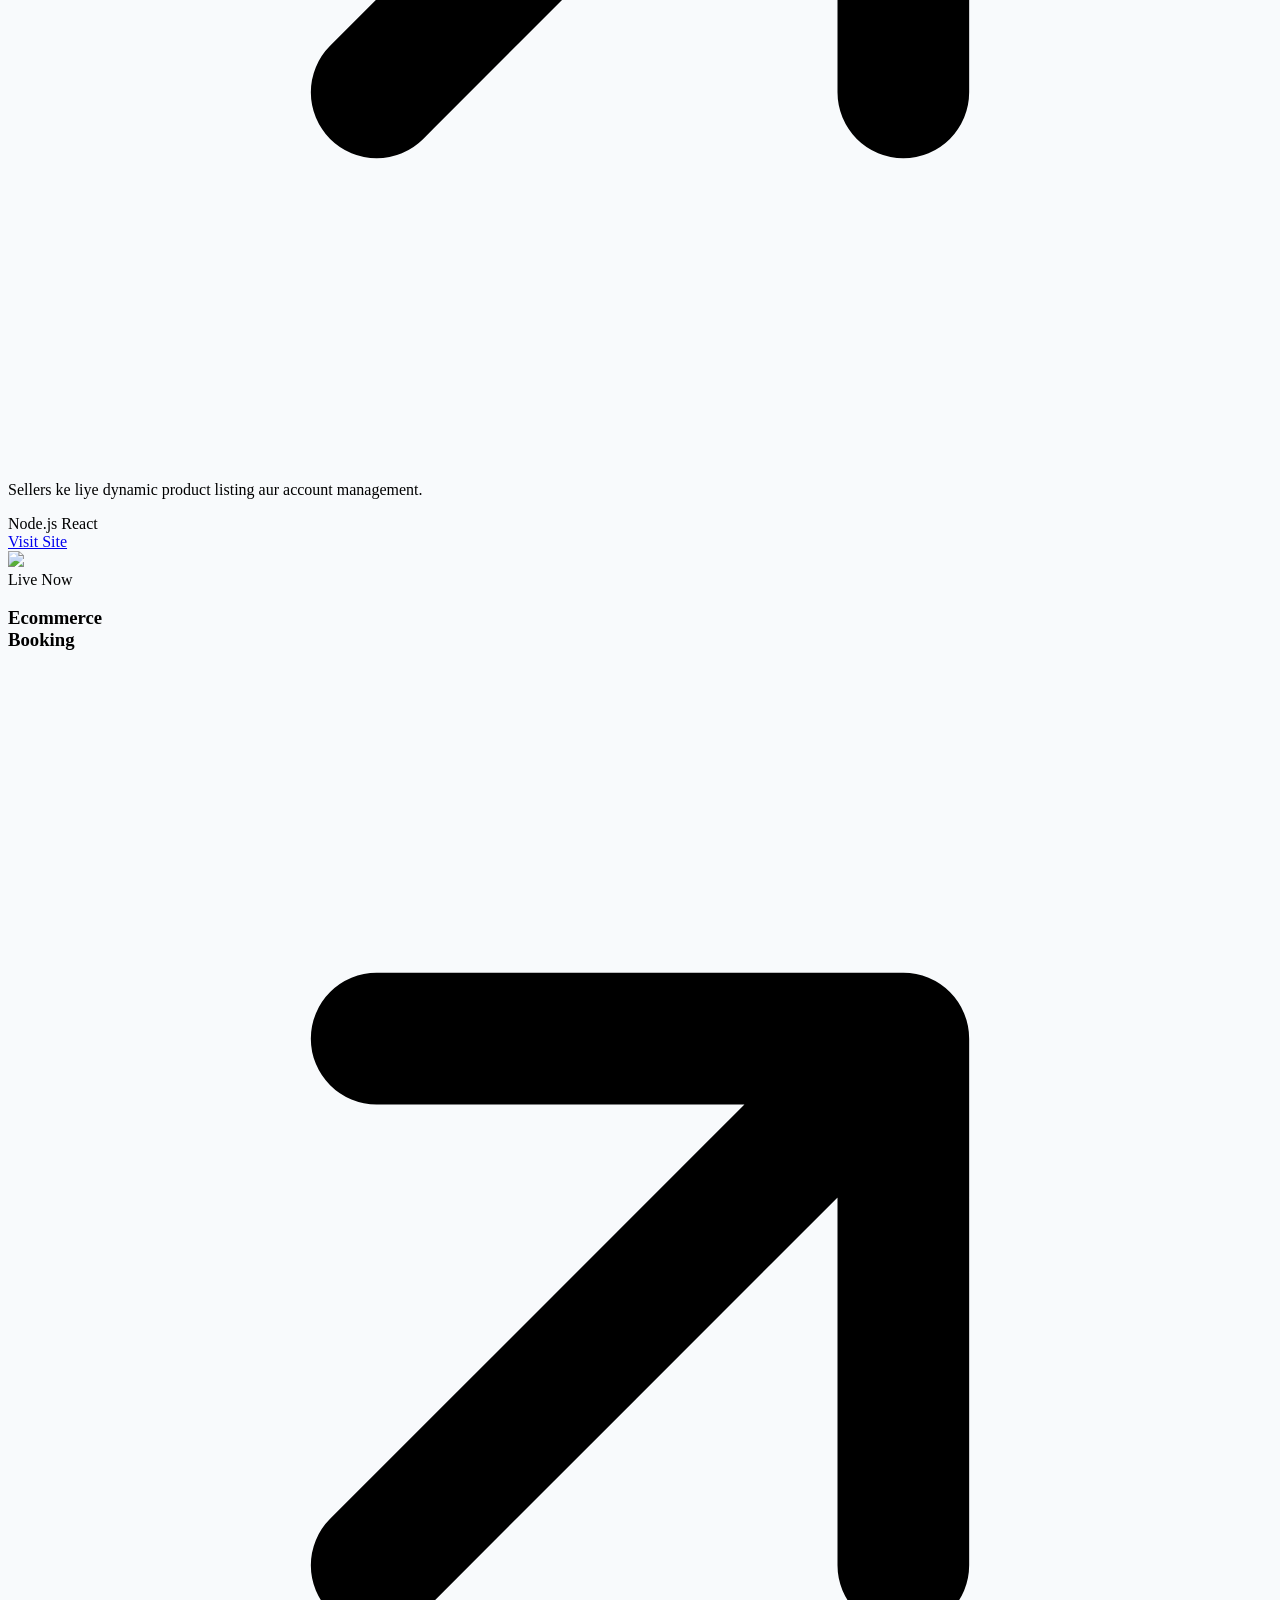
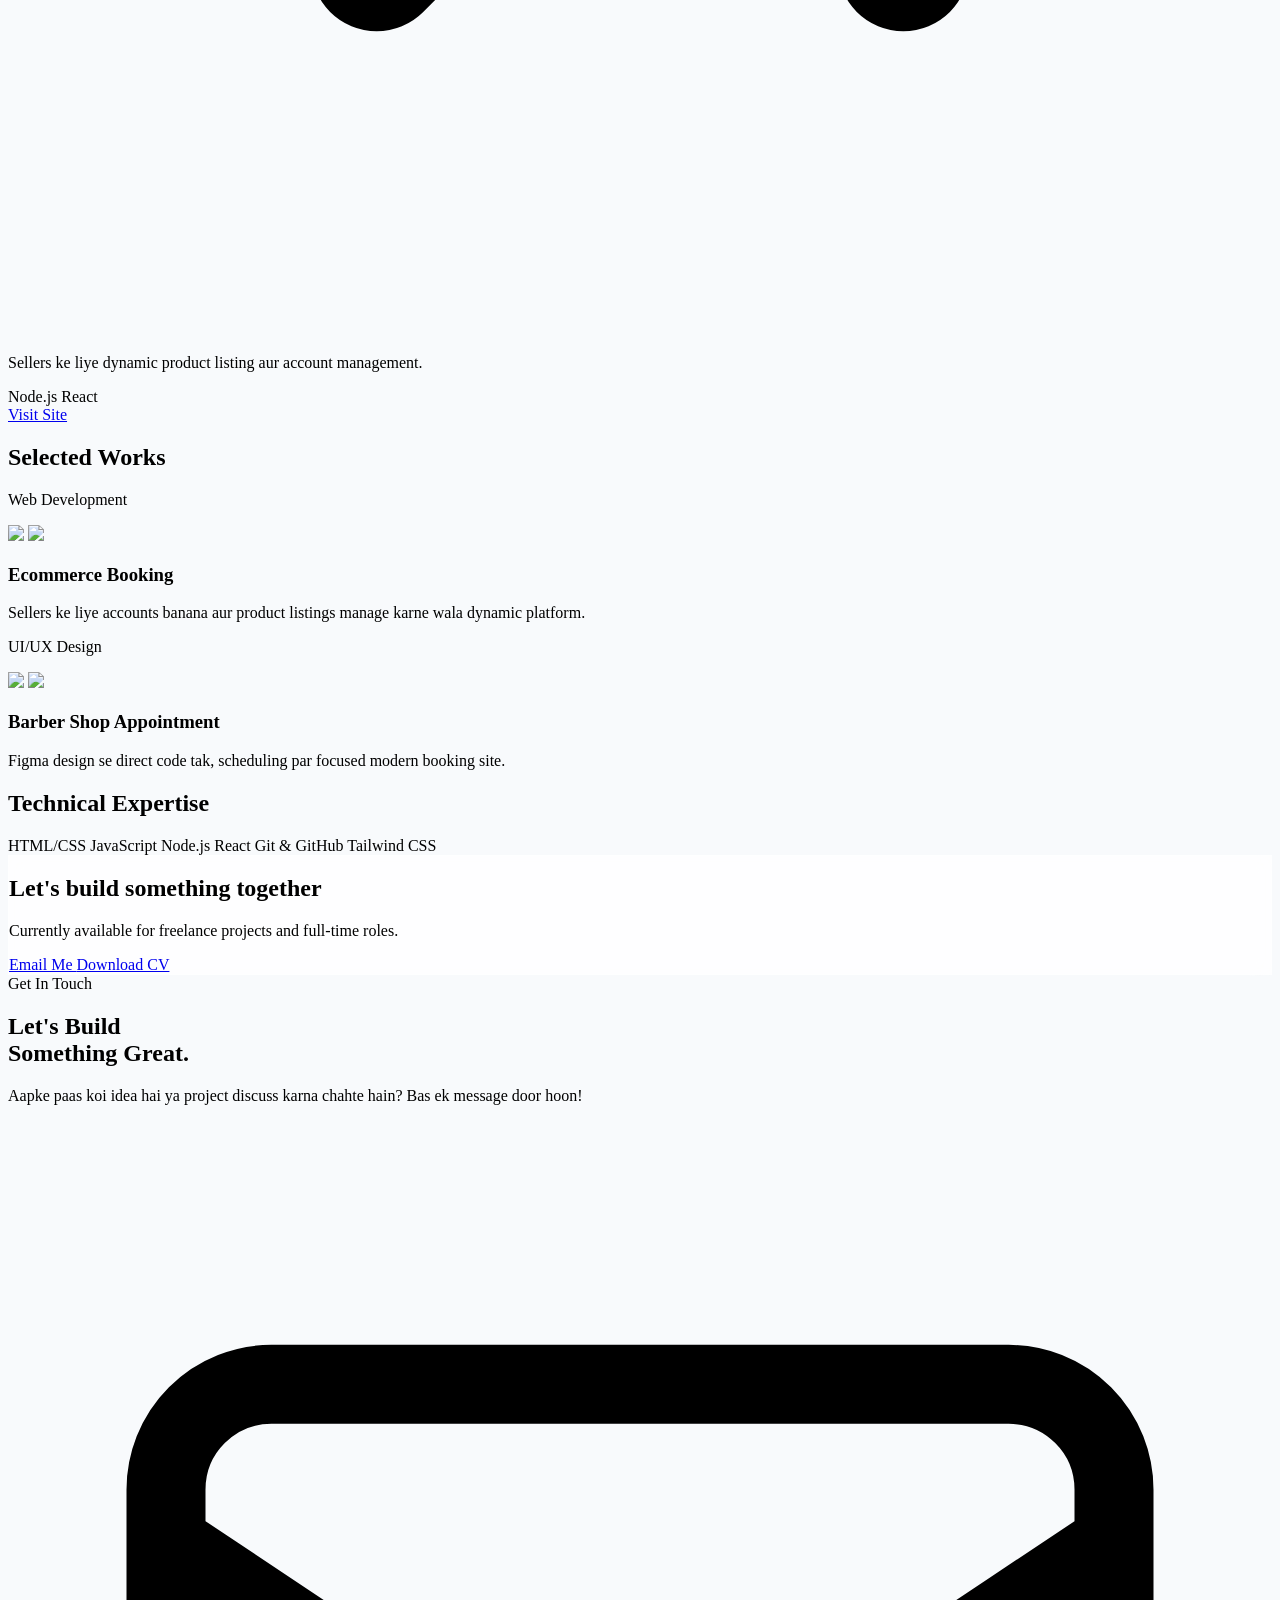
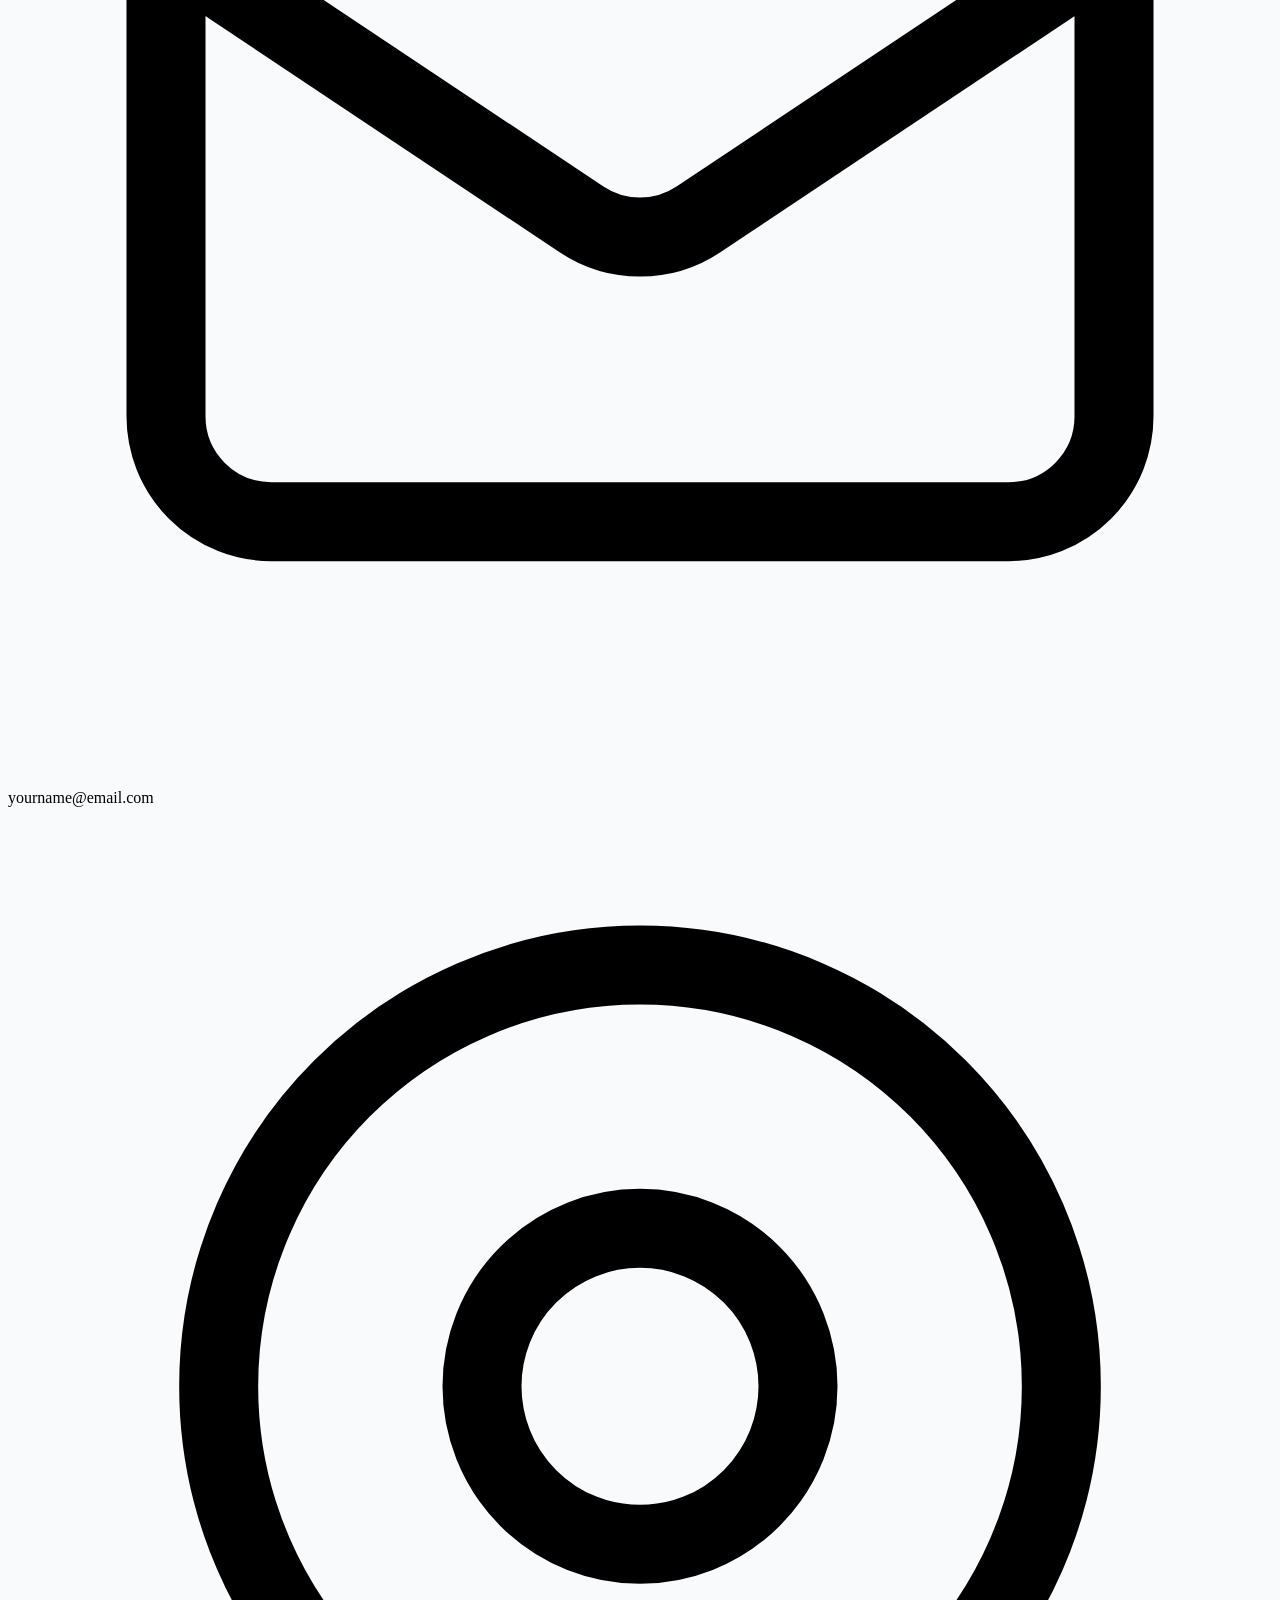
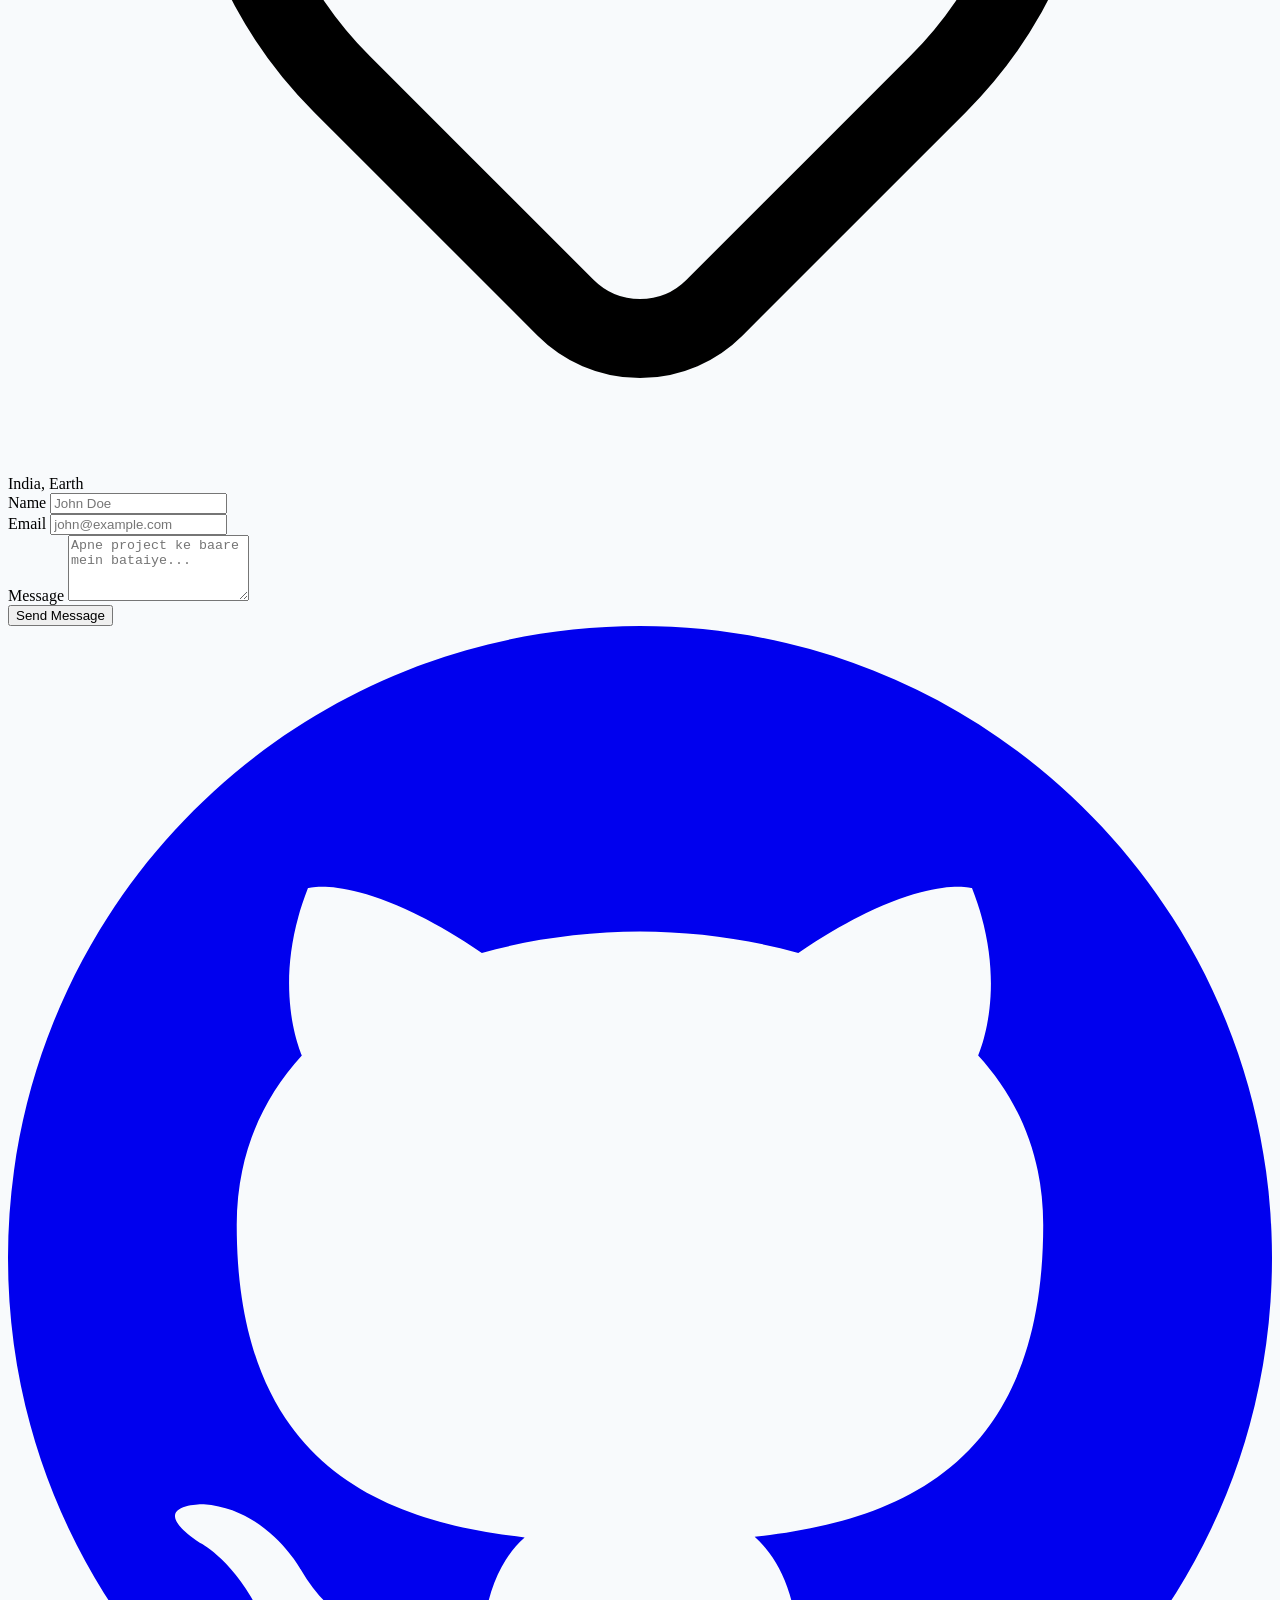
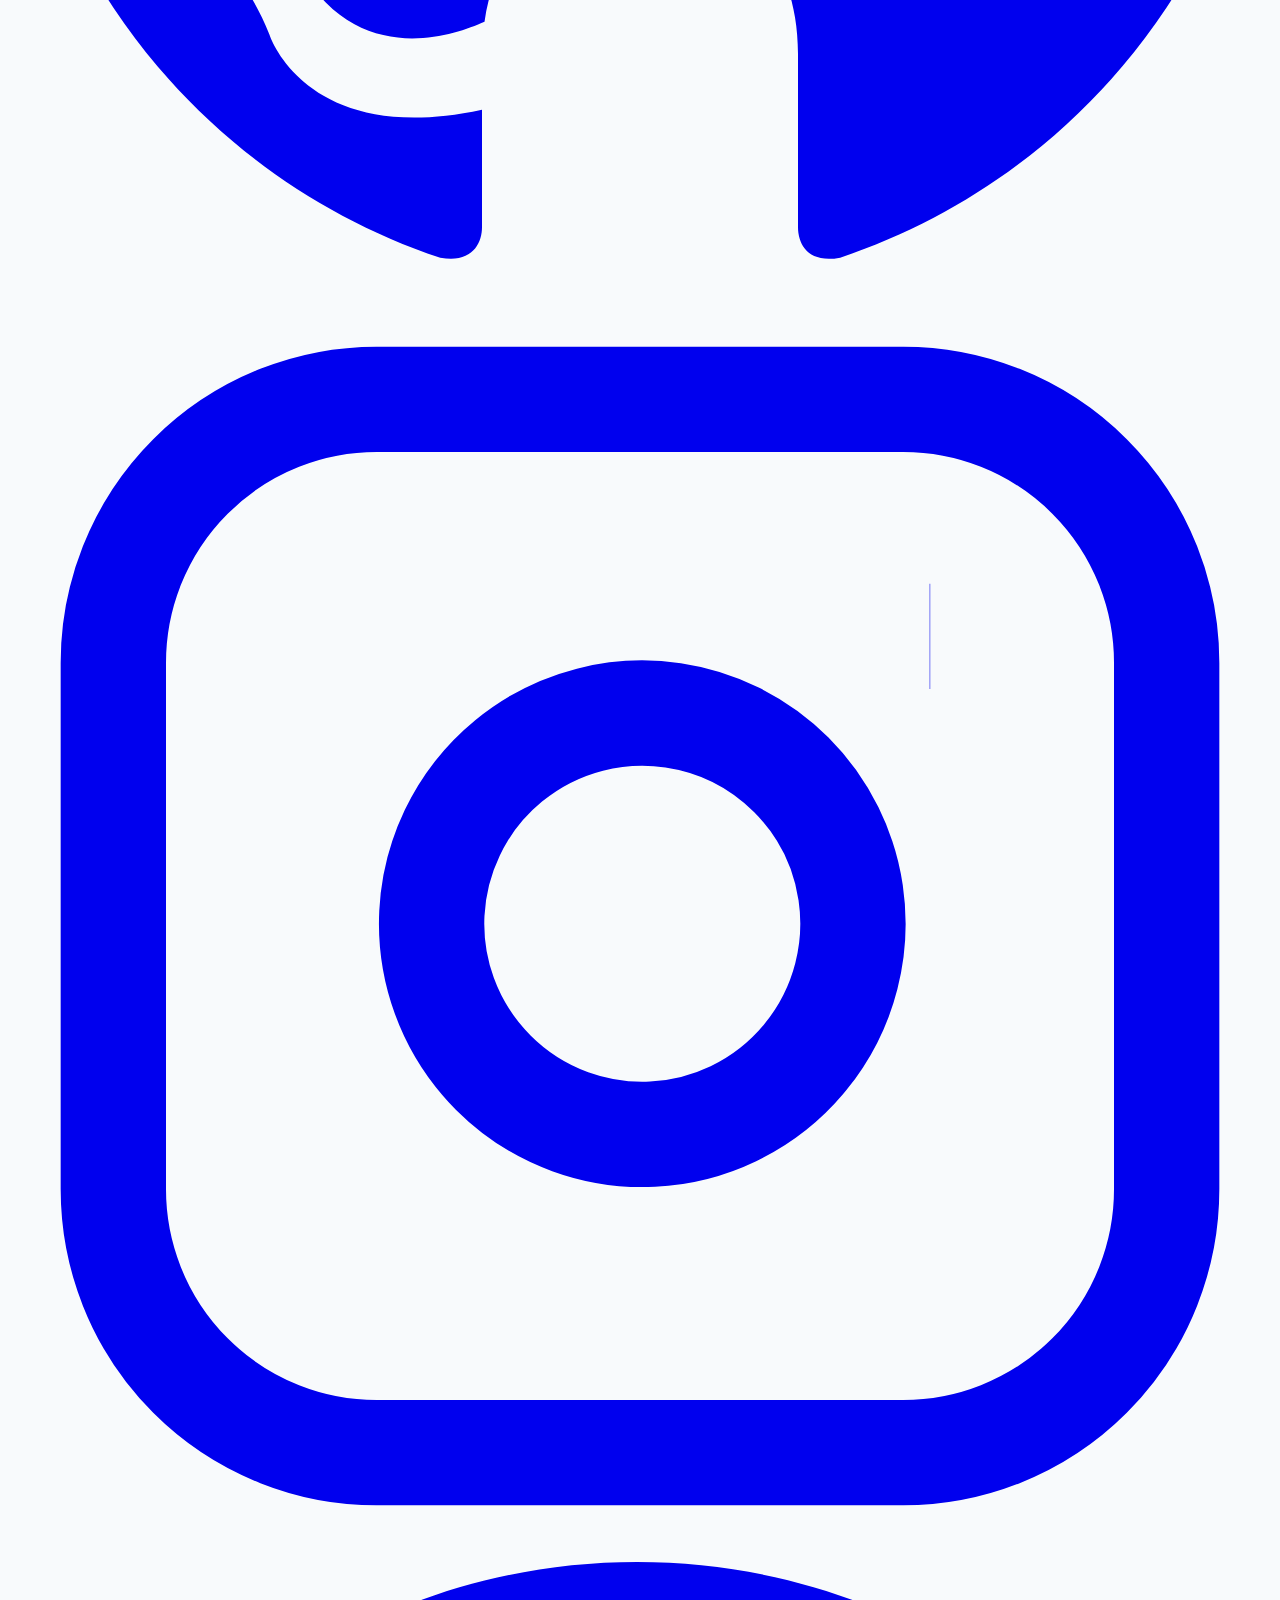
==== commit c637169b: "done" ====
--- a/index.html
+++ b/index.html
@@ -1,424 +1,1067 @@
-<!DOCTYPE html>
+<!doctype html>
 <html lang="en">
   <head>
     <meta charset="UTF-8" />
     <meta name="viewport" content="width=device-width, initial-scale=1.0" />
-    <title>origianal site</title>
-
-    <!-- Bootstrap CSS -->
-    <link
-      href="https://cdn.jsdelivr.net/npm/bootstrap@5.3.0/dist/css/bootstrap.min.css"
-      rel="stylesheet"
-    />
-    <link
-      href="https://cdn.jsdelivr.net/npm/bootstrap-icons/font/bootstrap-icons.css"
-      rel="stylesheet"
-    />
-    <!-- Font Awesome CDN -->
-<link rel="stylesheet" href="https://cdnjs.cloudflare.com/ajax/libs/font-awesome/6.5.0/css/all.min.css">
-
-    <link rel="stylesheet" href="style.css" />
-
-    <style></style>
+    <title>Portfolio - Case Study Style</title>
+    <script src="https://cdn.tailwindcss.com"></script>
+    <style>
+      body {
+        background-color: #f8fafc;
+      }
+      .glass-card {
+        background: rgba(255, 255, 255, 0.8);
+        backdrop-filter: blur(10px);
+        border: 1px solid rgba(255, 255, 255, 0.2);
+        transition: transform 0.3s ease;
+      }
+      .glass-card:hover {
+        transform: translateY(-5px);
+      }
+    </style>
   </head>
-  <body>
-    <!-- Navbar -->
-    <nav class="navbar navbar-expand-lg fixed-top">
-      <div class="container">
-        <!-- Logo -->
-        <a class="navbar-brand" href="#">MyPortfolio</a>
-
-        <!-- Hamburger -->
-        <button
-          class="navbar-toggler"
-          type="button"
-          data-bs-toggle="collapse"
-          data-bs-target="#navbarNav"
-        >
-          <span class="navbar-toggler-icon"></span>
-        </button>
-
-        <!-- Links -->
-        <div
-          class="collapse navbar-collapse justify-content-end"
-          id="navbarNav"
-        >
-        <ul class="navbar-nav">
-          <li class="nav-item">
-            <a class="nav-link" href="#home"><i class="fas fa-home"></i> Home</a>
-          </li>
-          <li class="nav-item">
-            <a class="nav-link" href="#about"><i class="fas fa-user"></i> About</a>
-          </li>
-          <li class="nav-item">
-            <a class="nav-link" href="#skills"><i class="fas fa-laptop-code"></i> Skills</a>
-          </li>
-          <li class="nav-item">
-            <a class="nav-link" href="#projects"><i class="fas fa-project-diagram"></i> Projects</a>
-          </li>
-          <li class="nav-item">
-            <a class="nav-link" href="#services"><i class="fas fa-cogs"></i> Services</a>
-          </li>
-          <li class="nav-item">
-            <a class="nav-link" href="#Feedback"><i class="fas fa-comment-dots"></i> Feedback</a>
-          </li>
-          <li class="nav-item">
-            <a class="nav-link" href="#contact"><i class="fas fa-envelope"></i> Contact</a>
-          </li>
-        </ul>
-        
+  <body class="text-slate-800 font-sans">
+    <nav
+      class="fixed top-6 left-1/2 -translate-x-1/2 w-[90%] max-w-5xl z-[100]"
+    >
+      <div
+        class="bg-slate-900/80 backdrop-blur-xl border border-white/10 rounded-full h-16 flex items-center justify-between px-8 shadow-[0_20px_50px_rgba(0,0,0,0.3)]"
+      >
+        <div class="flex items-center space-x-2 z-20">
+          <div class="flex space-x-1">
+            <div
+              class="w-2 h-2 bg-blue-500 rounded-full shadow-[0_0_10px_#3b82f6]"
+            ></div>
+            <div class="w-2 h-2 bg-white/20 rounded-full"></div>
+          </div>
+          <span class="text-white font-black tracking-tighter uppercase text-xs"
+            >Portfolio.</span
+          >
+        </div>
+
+        <div class="relative hidden md:flex items-center space-x-1 h-full">
+          <div
+            id="nav-indicator"
+            class="absolute h-10 bg-white/10 border border-white/5 rounded-full transition-all duration-500 ease-[cubic-bezier(0.23,1,0.32,1)] opacity-0"
+          ></div>
+
+          <a
+            href="#projects"
+            class="nav-opt px-5 py-2 text-[13px] font-bold text-slate-400 hover:text-white transition-colors z-10 relative"
+            >Projects</a
+          >
+          <a
+            href="#expertise"
+            class="nav-opt px-5 py-2 text-[13px] font-bold text-slate-400 hover:text-white transition-colors z-10 relative"
+            >Expertise</a
+          >
+          <a
+            href="#contact"
+            class="nav-opt px-5 py-2 text-[13px] font-bold text-slate-400 hover:text-white transition-colors z-10 relative"
+            >Contact</a
+          >
+        </div>
+
+        <div class="z-20">
+          <a
+            href="mailto:contact@me.com"
+            class="px-6 py-2.5 bg-blue-600 text-white text-[11px] font-black rounded-full hover:bg-blue-500 hover:shadow-[0_0_20px_rgba(37,99,235,0.4)] transition-all active:scale-95"
+          >
+            HIRE ME
+          </a>
         </div>
       </div>
     </nav>
 
-    <!-- Hero Section -->
-    <section class="hero">
-      <div class="container">
-        <div class="row align-items-center">
-          <!-- Left Text -->
-          <div class="col-lg-6 col-md-6 hero-text">
-            <h1>Hello, I'm Gautam 👋</h1>
-            <p>
-              A passionate Web Developer who loves building stylish, modern, and
-              responsive websites.
+    <section
+      class="relative max-w-7xl mx-auto px-6 pt-40 pb-32 flex flex-col md:flex-row items-center justify-between gap-12"
+    >
+      <div class="md:w-1/2 text-center md:text-left">
+        <div
+          class="inline-block px-4 py-1.5 mb-6 bg-blue-50 border border-blue-100 rounded-full text-blue-600 text-xs font-bold tracking-widest uppercase"
+        >
+          Available for New Projects
+        </div>
+        <h1
+          class="text-6xl md:text-8xl font-black text-slate-900 leading-none tracking-tighter mb-8"
+        >
+          Hi, I'm Gautam <br />
+          <span class="text-blue-600 italic"> Developer</span>
+        </h1>
+        <p class="text-lg text-slate-500 max-w-lg mb-10 leading-relaxed">
+          Full-stack Developer specializing in clean UI and scalable backend
+          systems. Crafting seamless web solutions.
+        </p>
+        <div class="flex flex-wrap gap-4 justify-center md:justify-start">
+          <button
+            class="px-8 py-4 bg-slate-900 text-white font-bold rounded-2xl hover:bg-blue-600 transition-all shadow-xl"
+          >
+            View Work
+          </button>
+          <div
+            class="flex items-center gap-4 px-6 py-4 text-slate-400 font-bold"
+          >
+            <a
+              href="https://github.com/Gautam4010"
+              class="hover:text-blue-600 transition-colors"
+              >Github</a
+            >
+            <span>/</span>
+            <a
+              href="https://www.linkedin.com/in/gautam-kumar-mahto1a2b/"
+              class="hover:text-blue-600 transition-colors"
+              >LinkedIn</a
+            >
+          </div>
+        </div>
+      </div>
+
+      <div class="md:w-5/12 relative group">
+        <div
+          class="absolute inset-0 bg-blue-400 blur-[80px] opacity-20 rounded-full animate-pulse"
+        ></div>
+
+        <div
+          class="relative z-10 w-full aspect-square overflow-hidden rounded-[4rem] border-[12px] border-white shadow-2xl rotate-3 group-hover:rotate-0 transition-transform duration-500"
+        >
+          <img
+            src="my photo.png
+            "
+            alt="Profile"
+            class="w-full h-full object-cover scale-110 group-hover:scale-100 transition-transform duration-500"
+          />
+
+          <div
+            class="absolute bottom-8 right-8 bg-white/90 backdrop-blur px-5 py-3 rounded-2xl shadow-lg border border-slate-100 flex items-center gap-3"
+          >
+            <div class="w-3 h-3 bg-green-500 rounded-full animate-ping"></div>
+            <span class="text-sm font-bold text-slate-900">Developer</span>
+          </div>
+        </div>
+      </div>
+    </section>
+
+    <section id="process" class="max-w-7xl mx-auto px-6 py-32">
+      <div class="text-center mb-20">
+        <span class="text-blue-600 font-bold uppercase tracking-[0.2em] text-xs"
+          >My Workflow</span
+        >
+        <h2 class="text-4xl md:text-5xl font-black text-slate-900 mt-4">
+          How I bring ideas to life
+        </h2>
+      </div>
+
+      <div class="grid grid-cols-1 md:grid-cols-3 gap-10">
+        <div
+          class="reveal-card group p-10 bg-white rounded-[3rem] border border-slate-100 shadow-xl shadow-slate-100/50 hover:-translate-y-3 transition-all duration-500"
+        >
+          <div
+            class="w-16 h-16 bg-blue-50 rounded-2xl flex items-center justify-center mb-8 group-hover:bg-blue-600 transition-colors duration-500"
+          >
+            <svg
+              class="w-8 h-8 text-blue-600 group-hover:text-white"
+              fill="none"
+              stroke="currentColor"
+              viewBox="0 0 24 24"
+            >
+              <path
+                stroke-linecap="round"
+                stroke-linejoin="round"
+                stroke-width="1.5"
+                d="M21 21l-6-6m2-5a7 7 0 11-14 0 7 7 0 0114 0z"
+              ></path>
+            </svg>
+          </div>
+          <h3 class="text-2xl font-black text-slate-900 mb-4">01. Discovery</h3>
+          <p class="text-slate-500 leading-relaxed">
+            Aapki requirements ko samajhna aur market research karna taaki
+            product user-friendly bane.
+          </p>
+        </div>
+
+        <div
+          class="reveal-card group p-10 bg-white rounded-[3rem] border border-slate-100 shadow-xl shadow-slate-100/50 hover:-translate-y-3 transition-all duration-500 delay-100"
+        >
+          <div
+            class="w-16 h-16 bg-blue-50 rounded-2xl flex items-center justify-center mb-8 group-hover:bg-blue-600 transition-colors duration-500"
+          >
+            <svg
+              class="w-8 h-8 text-blue-600 group-hover:text-white"
+              fill="none"
+              stroke="currentColor"
+              viewBox="0 0 24 24"
+            >
+              <path
+                stroke-linecap="round"
+                stroke-linejoin="round"
+                stroke-width="1.5"
+                d="M4 5a1 1 0 011-1h14a1 1 0 011 1v2a1 1 0 01-1 1H5a1 1 0 01-1-1V5zM4 13a1 1 0 011-1h6a1 1 0 011 1v6a1 1 0 01-1 1H5a1 1 0 01-1-1v-6zM16 13a1 1 0 011-1h2a1 1 0 011 1v6a1 1 0 01-1 1h-2a1 1 0 01-1-1v-6z"
+              ></path>
+            </svg>
+          </div>
+          <h3 class="text-2xl font-black text-slate-900 mb-4">02. Design</h3>
+          <p class="text-slate-500 leading-relaxed">
+            Clean UI/UX aur modern wireframes create karna jo pixel-perfect
+            honge.
+          </p>
+        </div>
+
+        <div
+          class="reveal-card group p-10 bg-white rounded-[3rem] border border-slate-100 shadow-xl shadow-slate-100/50 hover:-translate-y-3 transition-all duration-500 delay-200"
+        >
+          <div
+            class="w-16 h-16 bg-blue-50 rounded-2xl flex items-center justify-center mb-8 group-hover:bg-blue-600 transition-colors duration-500"
+          >
+            <svg
+              class="w-8 h-8 text-blue-600 group-hover:text-white"
+              fill="none"
+              stroke="currentColor"
+              viewBox="0 0 24 24"
+            >
+              <path
+                stroke-linecap="round"
+                stroke-linejoin="round"
+                stroke-width="1.5"
+                d="M13 10V3L4 14h7v7l9-11h-7z"
+              ></path>
+            </svg>
+          </div>
+          <h3 class="text-2xl font-black text-slate-900 mb-4">03. Build</h3>
+          <p class="text-slate-500 leading-relaxed">
+            Scalable code likhna aur product ko live karna taaki wo high
+            performance de.
+          </p>
+        </div>
+      </div>
+    </section>
+
+    <section id="stats" class="max-w-7xl mx-auto px-6 mb-32">
+      <div
+        class="relative bg-slate-900 rounded-[4rem] p-12 md:p-24 overflow-hidden"
+      >
+        <div
+          class="absolute -top-24 -left-24 w-64 h-64 bg-blue-600/20 blur-[100px] rounded-full"
+        ></div>
+
+        <div
+          class="relative z-10 grid grid-cols-2 md:grid-cols-4 gap-12 text-center"
+        >
+          <div>
+            <div
+              class="text-5xl md:text-7xl font-black text-white mb-2 counter"
+              data-target="15"
+            >
+              0
+            </div>
+            <p
+              class="text-blue-400 font-bold uppercase tracking-widest text-xs"
+            >
+              Projects
             </p>
-            <a href="#projects" class="btn-neon">See My Work</a>
-          </div>
-
-          <!-- Right Image -->
-          <div class="col-lg-6 col-md-6 text-center">
-            <div class="hero-img">
-              <img src="profile.jpg" alt="Profile Photo" />
-            </div>
+          </div>
+          <div>
+            <div
+              class="text-5xl md:text-7xl font-black text-white mb-2 counter"
+              data-target="8"
+            >
+              0
+            </div>
+            <p
+              class="text-blue-400 font-bold uppercase tracking-widest text-xs"
+            >
+              Clients
+            </p>
+          </div>
+          <div>
+            <div
+              class="text-5xl md:text-7xl font-black text-white mb-2 counter"
+              data-target="50"
+            >
+              0
+            </div>
+            <p
+              class="text-blue-400 font-bold uppercase tracking-widest text-xs"
+            >
+              Cups of Tea
+            </p>
+          </div>
+          <div>
+            <div
+              class="text-5xl md:text-7xl font-black text-white mb-2 counter"
+              data-target="100"
+            >
+              0
+            </div>
+            <p
+              class="text-blue-400 font-bold uppercase tracking-widest text-xs"
+            >
+              % Success
+            </p>
           </div>
         </div>
       </div>
     </section>
-
-    <section id="about">
-      <h2 class="neon-text">👨‍💻 About Me</h2>
-      <div class="about-container">
-        <div class="about-text">
-          <p>
-            Hello! I am <strong>Gautam</strong>, a passionate web developer. I
-            enjoy creating modern and responsive websites using the latest
-            technologies. I love learning new skills and continuously improving
-            my coding abilities.
-          </p>
-          <p>
-            My main focus is on front-end development, but I am also exploring
-            backend and full-stack development to become a versatile developer.
-          </p>
-        </div>
-
-        <div class="skills">
-          <div class="skill">
-            <div class="skill-name">HTML</div>
-            <div class="progress">
-              <div class="progress-bar" style="width: 90%">90%</div>
-            </div>
-          </div>
-          <div class="skill">
-            <div class="skill-name">CSS</div>
-            <div class="progress">
-              <div class="progress-bar" style="width: 85%">85%</div>
-            </div>
-          </div>
-          <div class="skill">
-            <div class="skill-name">Bootstrap</div>
-            <div class="progress">
-              <div class="progress-bar" style="width: 80%">80%</div>
-            </div>
-          </div>
-          <div class="skill">
-            <div class="skill-name">JavaScript</div>
-            <div class="progress">
-              <div class="progress-bar" style="width: 75%">75%</div>
-            </div>
-          </div>
-          <div class="skill">
-            <div class="skill-name">Python</div>
-            <div class="progress">
-              <div class="progress-bar" style="width: 70%">20%%</div>
-            </div>
-          </div>
-          <div class="skill">
-            <div class="skill-name">Java</div>
-            <div class="progress">
-              <div class="progress-bar" style="width: 70%">20%%</div>
-            </div>
+    <section class="max-w-7xl mx-auto px-6 py-32">
+      <div class="mb-20 text-center md:text-left">
+        <h2
+          class="text-5xl md:text-7xl font-black italic tracking-tighter uppercase leading-none"
+        >
+          My <span class="text-blue-600">Creative</span>
+          <span class="opacity-50 text-outline">Works.</span>
+        </h2>
+      </div>
+
+      <div class="grid grid-cols-1 md:grid-cols-2 lg:grid-cols-3 gap-12">
+        <div
+          class="group relative bg-[#0f172a] rounded-[2.5rem] border border-white/5 p-5 transition-all duration-500 hover:border-blue-500/30 hover:shadow-[0_0_50px_rgba(59,130,246,0.1)]"
+        >
+          <div class="relative overflow-hidden rounded-[2rem] aspect-[4/3]">
+            <img
+              src="restorant.png"
+              class="w-full h-full object-cover transition-transform duration-700 group-hover:scale-110"
+            />
+            <div
+              class="absolute inset-0 bg-gradient-to-t from-black/80 via-transparent to-transparent"
+            ></div>
+
+            <div
+              class="absolute top-5 right-5 bg-blue-600 px-4 py-1.5 rounded-full shadow-lg"
+            >
+              <span
+                class="text-[10px] font-bold uppercase tracking-widest text-white"
+                >Live Now</span
+              >
+            </div>
+          </div>
+
+          <div class="mt-8 px-2">
+            <div class="flex justify-between items-start mb-4">
+              <h3 class="text-2xl font-black text-white leading-tight">
+                Restoran
+              </h3>
+              <div
+                class="p-3 rounded-full bg-white/5 group-hover:bg-blue-600 transition-all"
+              >
+                <svg
+                  class="w-5 h-5 text-white"
+                  fill="none"
+                  stroke="currentColor"
+                  viewBox="0 0 24 24"
+                >
+                  <path
+                    d="M7 17L17 7M17 7H7M17 7V17"
+                    stroke-width="2.5"
+                    stroke-linecap="round"
+                    stroke-linejoin="round"
+                  />
+                </svg>
+              </div>
+            </div>
+
+            <p class="text-slate-400 text-sm leading-relaxed mb-6">
+              Sellers ke liye dynamic product listing aur account management.
+            </p>
+
+            <div class="flex flex-wrap gap-2 mb-8">
+              <span
+                class="px-3 py-1 bg-blue-500/10 text-blue-400 text-[10px] font-bold rounded-lg border border-blue-500/20 uppercase"
+                >HTML</span
+              >
+              <span
+                class="px-3 py-1 bg-blue-500/10 text-blue-400 text-[10px] font-bold rounded-lg border border-blue-500/20 uppercase"
+                >CSS</span
+              >
+              <span
+                class="px-3 py-1 bg-blue-500/10 text-blue-400 text-[10px] font-bold rounded-lg border border-blue-500/20 uppercase"
+                >JAVASCRIPT</span
+              >
+              <span
+                class="px-3 py-1 bg-blue-500/10 text-blue-400 text-[10px] font-bold rounded-lg border border-blue-500/20 uppercase"
+                >BOOTSTRAP</span
+              >
+            </div>
+
+            <a
+              href="https://gautam4010.github.io/restorant/"
+              target="_blank"
+              class="block w-full py-4 bg-white text-black font-black rounded-2xl uppercase tracking-tighter hover:bg-blue-600 hover:text-white transition-all transform active:scale-95 text-center shadow-lg hover:shadow-blue-500/20"
+            >
+              Visit Site
+            </a>
+          </div>
+        </div>
+        <div
+          class="group relative bg-[#0f172a] rounded-[2.5rem] border border-white/5 p-5 transition-all duration-500 hover:border-blue-500/30 hover:shadow-[0_0_50px_rgba(59,130,246,0.1)]"
+        >
+          <div class="relative overflow-hidden rounded-[2rem] aspect-[4/3]">
+            <img
+              src="https://commandervinay.github.io/Portfolio/image/projectImg.png"
+              class="w-full h-full object-cover transition-transform duration-700 group-hover:scale-110"
+            />
+            <div
+              class="absolute inset-0 bg-gradient-to-t from-black/80 via-transparent to-transparent"
+            ></div>
+
+            <div
+              class="absolute top-5 right-5 bg-blue-600 px-4 py-1.5 rounded-full shadow-lg"
+            >
+              <span
+                class="text-[10px] font-bold uppercase tracking-widest text-white"
+                >Live Now</span
+              >
+            </div>
+          </div>
+
+          <div class="mt-8 px-2">
+            <div class="flex justify-between items-start mb-4">
+              <h3 class="text-2xl font-black text-white leading-tight">
+                Ecommerce <br />Booking
+              </h3>
+              <div
+                class="p-3 rounded-full bg-white/5 group-hover:bg-blue-600 transition-all"
+              >
+                <svg
+                  class="w-5 h-5 text-white"
+                  fill="none"
+                  stroke="currentColor"
+                  viewBox="0 0 24 24"
+                >
+                  <path
+                    d="M7 17L17 7M17 7H7M17 7V17"
+                    stroke-width="2.5"
+                    stroke-linecap="round"
+                    stroke-linejoin="round"
+                  />
+                </svg>
+              </div>
+            </div>
+
+            <p class="text-slate-400 text-sm leading-relaxed mb-6">
+              Sellers ke liye dynamic product listing aur account management.
+            </p>
+
+            <div class="flex flex-wrap gap-2 mb-8">
+              <span
+                class="px-3 py-1 bg-blue-500/10 text-blue-400 text-[10px] font-bold rounded-lg border border-blue-500/20 uppercase"
+                >Node.js</span
+              >
+              <span
+                class="px-3 py-1 bg-blue-500/10 text-blue-400 text-[10px] font-bold rounded-lg border border-blue-500/20 uppercase"
+                >React</span
+              >
+            </div>
+
+            <a
+              href="APNI_SITE_KA_LINK_YAHAN_DALO"
+              target="_blank"
+              class="block w-full py-4 bg-white text-black font-black rounded-2xl uppercase tracking-tighter hover:bg-blue-600 hover:text-white transition-all transform active:scale-95 text-center shadow-lg hover:shadow-blue-500/20"
+            >
+              Visit Site
+            </a>
+          </div>
+        </div>
+        <div
+          class="group relative bg-[#0f172a] rounded-[2.5rem] border border-white/5 p-5 transition-all duration-500 hover:border-blue-500/30 hover:shadow-[0_0_50px_rgba(59,130,246,0.1)]"
+        >
+          <div class="relative overflow-hidden rounded-[2rem] aspect-[4/3]">
+            <img
+              src="https://commandervinay.github.io/Portfolio/image/projectImg2.png"
+              class="w-full h-full object-cover transition-transform duration-700 group-hover:scale-110"
+            />
+            <div
+              class="absolute inset-0 bg-gradient-to-t from-black/80 via-transparent to-transparent"
+            ></div>
+
+            <div
+              class="absolute top-5 right-5 bg-blue-600 px-4 py-1.5 rounded-full shadow-lg"
+            >
+              <span
+                class="text-[10px] font-bold uppercase tracking-widest text-white"
+                >Live Now</span
+              >
+            </div>
+          </div>
+
+          <div class="mt-8 px-2">
+            <div class="flex justify-between items-start mb-4">
+              <h3 class="text-2xl font-black text-white leading-tight">
+                Ecommerce <br />Booking
+              </h3>
+              <div
+                class="p-3 rounded-full bg-white/5 group-hover:bg-blue-600 transition-all"
+              >
+                <svg
+                  class="w-5 h-5 text-white"
+                  fill="none"
+                  stroke="currentColor"
+                  viewBox="0 0 24 24"
+                >
+                  <path
+                    d="M7 17L17 7M17 7H7M17 7V17"
+                    stroke-width="2.5"
+                    stroke-linecap="round"
+                    stroke-linejoin="round"
+                  />
+                </svg>
+              </div>
+            </div>
+
+            <p class="text-slate-400 text-sm leading-relaxed mb-6">
+              Sellers ke liye dynamic product listing aur account management.
+            </p>
+
+            <div class="flex flex-wrap gap-2 mb-8">
+              <span
+                class="px-3 py-1 bg-blue-500/10 text-blue-400 text-[10px] font-bold rounded-lg border border-blue-500/20 uppercase"
+                >Node.js</span
+              >
+              <span
+                class="px-3 py-1 bg-blue-500/10 text-blue-400 text-[10px] font-bold rounded-lg border border-blue-500/20 uppercase"
+                >React</span
+              >
+            </div>
+
+            <a
+              href="APNI_SITE_KA_LINK_YAHAN_DALO"
+              target="_blank"
+              class="block w-full py-4 bg-white text-black font-black rounded-2xl uppercase tracking-tighter hover:bg-blue-600 hover:text-white transition-all transform active:scale-95 text-center shadow-lg hover:shadow-blue-500/20"
+            >
+              Visit Site
+            </a>
           </div>
         </div>
       </div>
     </section>
 
-    <section id="projects">
-      <div class="container py-5">
-        <h2 class="text-center mb-5" style="color: #00ffcc">🚀 My Projects</h2>
-        <div class="row g-4">
-          <!-- Project 1 -->
-          <div class="col-lg-6 col-md-12">
-            <div class="project-card">
-              <div class="card-header">
-                <img src="restorant.jpeg" alt="Restaurant Project" />
-                <i class="arrow bi bi-chevron-down"></i>
+    <section class="max-w-7xl mx-auto px-6 py-24">
+      <div class="flex items-center gap-4 mb-16">
+        <span class="h-1 w-12 bg-blue-600 rounded-full"></span>
+        <h2 class="text-3xl font-black text-slate-900">Selected Works</h2>
+      </div>
+
+      <div class="grid grid-cols-1 md:grid-cols-2 gap-16">
+        <div class="group relative">
+          <div
+            class="relative overflow-hidden rounded-[3.5rem] bg-slate-50 aspect-square flex items-center justify-center transition-all duration-700 group-hover:bg-blue-50 group-hover:shadow-3xl group-hover:shadow-blue-100/50"
+          >
+            <div
+              class="absolute top-10 left-10 z-30 px-5 py-2 bg-white/80 backdrop-blur-md rounded-2xl shadow-sm"
+            >
+              <p
+                class="text-[10px] font-black uppercase tracking-widest text-blue-600"
+              >
+                Web Development
+              </p>
+            </div>
+
+            <div class="relative w-4/5 h-4/5 flex items-center justify-center">
+              <img
+                src="my photo.png"
+                class="absolute z-20 w-[85%] rounded-3xl shadow-2xl transition-all duration-700 group-hover:-translate-y-8 group-hover:scale-105 group-hover:rotate-2 border-8 border-white"
+              />
+
+              <img
+                src="my photo.png"
+                class="absolute z-30 -bottom-4 -right-4 w-[35%] rounded-[2rem] shadow-2xl transition-all duration-700 group-hover:-translate-y-12 group-hover:-translate-x-4 group-hover:-rotate-3 border-4 border-white"
+              />
+
+              <div
+                class="absolute inset-0 bg-blue-400/20 blur-[80px] opacity-0 group-hover:opacity-100 transition-all duration-700"
+              ></div>
+            </div>
+          </div>
+
+          <div class="mt-10 px-4">
+            <h3
+              class="text-3xl font-black text-slate-900 group-hover:text-blue-600 transition-colors"
+            >
+              Ecommerce Booking
+            </h3>
+            <p class="text-lg text-slate-500 mt-3 font-medium leading-relaxed">
+              Sellers ke liye accounts banana aur product listings manage karne
+              wala dynamic platform.
+            </p>
+          </div>
+        </div>
+
+        <div class="group relative">
+          <div
+            class="relative overflow-hidden rounded-[3.5rem] bg-slate-50 aspect-square flex items-center justify-center transition-all duration-700 group-hover:bg-slate-100 group-hover:shadow-3xl"
+          >
+            <div
+              class="absolute top-10 left-10 z-30 px-5 py-2 bg-white/80 backdrop-blur-md rounded-2xl shadow-sm"
+            >
+              <p
+                class="text-[10px] font-black uppercase tracking-widest text-slate-900"
+              >
+                UI/UX Design
+              </p>
+            </div>
+
+            <div class="relative w-4/5 h-4/5 flex items-center justify-center">
+              <img
+                src="my photo.png"
+                class="absolute z-20 w-[85%] rounded-3xl shadow-2xl transition-all duration-700 group-hover:-translate-y-8 group-hover:scale-105 group-hover:-rotate-2 border-8 border-white"
+              />
+              <img
+                src="my photo.png"
+                class="absolute z-30 -bottom-4 -left-4 w-[35%] rounded-[2rem] shadow-2xl transition-all duration-700 group-hover:-translate-y-12 group-hover:translate-x-4 group-hover:rotate-3 border-4 border-white"
+              />
+            </div>
+          </div>
+
+          <div class="mt-10 px-4">
+            <h3
+              class="text-3xl font-black text-slate-900 group-hover:text-blue-600 transition-colors"
+            >
+              Barber Shop Appointment
+            </h3>
+            <p class="text-lg text-slate-500 mt-3 font-medium leading-relaxed">
+              Figma design se direct code tak, scheduling par focused modern
+              booking site.
+            </p>
+          </div>
+        </div>
+      </div>
+    </section>
+
+    <section class="bg-white py-20">
+      <div class="max-w-7xl mx-auto px-6">
+        <h2 class="text-3xl font-bold mb-12 text-center text-slate-900">
+          Technical Expertise
+        </h2>
+        <div class="flex flex-wrap justify-center gap-4">
+          <span
+            class="px-6 py-3 bg-blue-50 text-blue-600 rounded-2xl font-semibold border border-blue-100"
+            >HTML/CSS</span
+          >
+          <span
+            class="px-6 py-3 bg-blue-50 text-blue-600 rounded-2xl font-semibold border border-blue-100"
+            >JavaScript</span
+          >
+          <span
+            class="px-6 py-3 bg-blue-50 text-blue-600 rounded-2xl font-semibold border border-blue-100"
+            >Node.js</span
+          >
+          <span
+            class="px-6 py-3 bg-blue-50 text-blue-600 rounded-2xl font-semibold border border-blue-100"
+            >React</span
+          >
+          <span
+            class="px-6 py-3 bg-blue-50 text-blue-600 rounded-2xl font-semibold border border-blue-100"
+            >Git & GitHub</span
+          >
+          <span
+            class="px-6 py-3 bg-blue-50 text-blue-600 rounded-2xl font-semibold border border-blue-100"
+            >Tailwind CSS</span
+          >
+        </div>
+      </div>
+    </section>
+
+    <section class="max-w-4xl mx-auto px-6 py-24 text-center">
+      <div
+        class="glass-card p-12 rounded-[3rem] shadow-xl bg-gradient-to-b from-white to-blue-50"
+      >
+        <h2 class="text-4xl font-bold mb-4">Let's build something together</h2>
+        <p class="text-slate-500 mb-8">
+          Currently available for freelance projects and full-time roles.
+        </p>
+        <div class="flex flex-col md:flex-row justify-center gap-4">
+          <a
+            href="mailto:your@email.com"
+            class="px-8 py-4 bg-blue-600 text-white rounded-2xl font-bold hover:bg-blue-700 transition-all shadow-lg shadow-blue-200"
+          >
+            Email Me
+          </a>
+          <a
+            href="#"
+            class="px-8 py-4 bg-white text-slate-900 border border-slate-200 rounded-2xl font-bold hover:bg-slate-50 transition-all"
+          >
+            Download CV
+          </a>
+        </div>
+      </div>
+    </section>
+    <section id="contact" class="max-w-7xl mx-auto px-6 py-32">
+      <div
+        class="bg-[#0f172a] rounded-[3.5rem] p-10 md:p-20 border border-white/5 relative overflow-hidden shadow-2xl"
+      >
+        <div
+          class="absolute -bottom-24 -right-24 w-80 h-80 bg-blue-600/10 blur-[120px] rounded-full"
+        ></div>
+
+        <div class="relative z-10 flex flex-col lg:flex-row gap-16">
+          <div class="lg:w-1/2">
+            <span
+              class="text-blue-500 font-bold uppercase tracking-[0.2em] text-xs"
+              >Get In Touch</span
+            >
+            <h2
+              class="text-5xl md:text-7xl font-black text-white mt-4 mb-8 leading-tight italic tracking-tighter"
+            >
+              Let's Build <br />Something
+              <span class="text-blue-600">Great.</span>
+            </h2>
+            <p class="text-slate-400 text-lg mb-10 max-w-md font-medium">
+              Aapke paas koi idea hai ya project discuss karna chahte hain? Bas
+              ek message door hoon!
+            </p>
+
+            <div class="space-y-6">
+              <div class="flex items-center gap-4 group cursor-pointer">
+                <div
+                  class="w-12 h-12 bg-white/5 rounded-2xl flex items-center justify-center group-hover:bg-blue-600 transition-all"
+                >
+                  <svg
+                    class="w-6 h-6 text-white"
+                    fill="none"
+                    stroke="currentColor"
+                    viewBox="0 0 24 24"
+                  >
+                    <path
+                      d="M3 8l7.89 5.26a2 2 0 002.22 0L21 8M5 19h14a2 2 0 002-2V7a2 2 0 00-2-2H5a2 2 0 00-2 2v10a2 2 0 002 2z"
+                      stroke-width="1.5"
+                      stroke-linecap="round"
+                      stroke-linejoin="round"
+                    ></path>
+                  </svg>
+                </div>
+                <span class="text-white font-bold text-lg"
+                  >yourname@email.com</span
+                >
               </div>
-              <div class="card-body-wrapper">
-                <div class="card-body">
-                  <p>
-                    This is a responsive restaurant website built with modern UI
-                    and smooth navigation.
-                  </p>
-                  <div class="tech-stack">
-                    <span class="tech-badge">HTML</span>
-                    <span class="tech-badge">CSS</span>
-                    <span class="tech-badge">Bootstrap</span>
-                  </div>
-                  <a
-                    href="https://restorant121.netlify.app/"
-                    target="_blank"
-                    class="btn-visit"
-                    >🔗 Open Website</a
+              <div class="flex items-center gap-4">
+                <div
+                  class="w-12 h-12 bg-white/5 rounded-2xl flex items-center justify-center"
+                >
+                  <svg
+                    class="w-6 h-6 text-white"
+                    fill="none"
+                    stroke="currentColor"
+                    viewBox="0 0 24 24"
                   >
+                    <path
+                      d="M17.657 16.657L13.414 20.9a1.998 1.998 0 01-2.827 0l-4.244-4.243a8 8 0 1111.314 0z"
+                      stroke-width="1.5"
+                    ></path>
+                    <path
+                      d="M15 11a3 3 0 11-6 0 3 3 0 016 0z"
+                      stroke-width="1.5"
+                    ></path>
+                  </svg>
+                </div>
+                <span class="text-white font-bold text-lg">India, Earth</span>
+              </div>
+            </div>
+          </div>
+
+          <div
+            class="lg:w-1/2 bg-white/5 p-8 md:p-12 rounded-[2.5rem] border border-white/10 backdrop-blur-sm"
+          >
+            <form action="#" class="space-y-6">
+              <div class="grid grid-cols-1 md:grid-cols-2 gap-6">
+                <div class="space-y-2">
+                  <label
+                    class="text-xs font-bold text-slate-500 uppercase tracking-widest ml-2"
+                    >Name</label
+                  >
+                  <input
+                    type="text"
+                    placeholder="John Doe"
+                    class="w-full bg-slate-900/50 border border-white/10 rounded-2xl px-6 py-4 text-white focus:outline-none focus:border-blue-600 transition-all"
+                  />
+                </div>
+                <div class="space-y-2">
+                  <label
+                    class="text-xs font-bold text-slate-500 uppercase tracking-widest ml-2"
+                    >Email</label
+                  >
+                  <input
+                    type="email"
+                    placeholder="john@example.com"
+                    class="w-full bg-slate-900/50 border border-white/10 rounded-2xl px-6 py-4 text-white focus:outline-none focus:border-blue-600 transition-all"
+                  />
                 </div>
               </div>
-            </div>
-          </div>
-
-          <!-- Project 2 -->
-          <div class="col-lg-6 col-md-12">
-            <div class="project-card">
-              <div class="card-header">
-                <img src="tent.jpeg" alt="Portfolio Project" />
-                <i class="arrow bi bi-chevron-down"></i>
+              <div class="space-y-2">
+                <label
+                  class="text-xs font-bold text-slate-500 uppercase tracking-widest ml-2"
+                  >Message</label
+                >
+                <textarea
+                  rows="4"
+                  placeholder="Apne project ke baare mein bataiye..."
+                  class="w-full bg-slate-900/50 border border-white/10 rounded-2xl px-6 py-4 text-white focus:outline-none focus:border-blue-600 transition-all resize-none"
+                ></textarea>
               </div>
-              <div class="card-body-wrapper">
-                <div class="card-body">
-                  <p>
-                    This is the tent house website. Website is only available in
-                    Desktop mode.
-                  </p>
-                  <div class="tech-stack">
-                    <span class="tech-badge">HTML</span>
-                    <span class="tech-badge">CSS</span>
-                  </div>
-                  <a
-                    href="https://gautam4010.github.io/tent/index.html"
-                    target="_blank"
-                    class="btn-visit"
-                    >🔗 Open Website</a
-                  >
-                </div>
-              </div>
-            </div>
-          </div>
-          <!-- Project 2 -->
-          <div class="col-lg-6 col-md-12">
-            <div class="project-card">
-              <div class="card-header">
-                <img src="gpa.jpeg" alt="Portfolio Project" />
-                <i class="arrow bi bi-chevron-down"></i>
-              </div>
-              <div class="card-body-wrapper">
-                <div class="card-body">
-                  <p>clone of Government polytechnic Adityapur</p>
-                  <div class="tech-stack">
-                    <span class="tech-badge">HTML</span>
-                    <span class="tech-badge">CSS</span>
-                    <span class="tech-badge">Bootstrap</span>
-                  </div>
-                  <a
-                    href="https://gautam4010.github.io/gpa-clone/"
-                    target="_blank"
-                    class="btn-visit"
-                    >🔗 Open Website</a
-                  >
-                </div>
-              </div>
-            </div>
-          </div>
-          <!-- Project 2 -->
-          <div class="col-lg-6 col-md-12">
-            <div class="project-card">
-              <div class="card-header">
-                <img
-                  src="https://picsum.photos/600/400?portfolio"
-                  alt="Portfolio Project"
-                />
-                <i class="arrow bi bi-chevron-down"></i>
-              </div>
-              <div class="card-body-wrapper">
-                <div class="card-body">
-                  <p>
-                    My adobe xd clone website showcasing my skills,
-                    projects, and contact details.
-                  </p>
-                  <div class="tech-stack">
-                    <span class="tech-badge">HTML</span>
-                    <span class="tech-badge">CSS</span>
-                    <span class="tech-badge">Bootstrap</span>
-                    
-                  </div>
-                  <a
-                    href="https://gautam4010.github.io/petra/index.html"
-                    target="_blank"
-                    class="btn-visit"
-                    >🔗 Open Website</a
-                  >
-                </div>
-              </div>
-            </div>
+              <button
+                class="w-full py-5 bg-blue-600 text-white font-black rounded-2xl uppercase tracking-tighter hover:bg-blue-500 hover:shadow-[0_0_30px_rgba(37,99,235,0.4)] transition-all transform active:scale-95 shadow-xl"
+              >
+                Send Message
+              </button>
+            </form>
           </div>
         </div>
       </div>
     </section>
-
-    <section id="contact">
-      <h2 class="neon-text mb-4">📞 Contact Me</h2>
-      <p>Feel free to reach out via any of these platforms!</p>
-      <div class="d-flex justify-content-center flex-wrap">
-        <!-- Email -->
+    <div class="fixed bottom-10 right-10 z-[100] group">
+      <div
+        class="absolute bottom-0 right-0 flex flex-col items-center gap-4 mb-20 opacity-0 invisible translate-y-10 group-hover:opacity-100 group-hover:visible group-hover:translate-y-0 transition-all duration-500 ease-[cubic-bezier(0.68,-0.55,0.27,1.55)]"
+      >
         <a
-          href="mailto:yourname@example.com"
-          class="contact-icon"
+          href="https://github.com/YOUR_USERNAME"
           target="_blank"
-          title="Email"
-        >
-          <i class="bi bi-envelope-fill"></i>
+          class="w-12 h-12 bg-slate-900 border border-white/10 rounded-2xl flex items-center justify-center text-slate-400 hover:text-white hover:border-blue-500 hover:shadow-[0_0_20px_rgba(59,130,246,0.4)] transition-all duration-300"
+        >
+          <svg class="w-5 h-5" fill="currentColor" viewBox="0 0 24 24">
+            <path
+              d="M12 0c-6.626 0-12 5.373-12 12 0 5.302 3.438 9.8 8.207 11.387.599.111.793-.261.793-.577v-2.234c-3.338.726-4.033-1.416-4.033-1.416-.546-1.387-1.333-1.756-1.333-1.756-1.089-.745.083-.729.083-.729 1.205.084 1.839 1.237 1.839 1.237 1.07 1.834 2.807 1.304 3.492.997.107-.775.418-1.305.762-1.604-2.665-.305-5.467-1.334-5.467-5.931 0-1.311.469-2.381 1.236-3.221-.124-.303-.535-1.524.117-3.176 0 0 1.008-.322 3.301 1.23.957-.266 1.983-.399 3.003-.404 1.02.005 2.047.138 3.006.404 2.291-1.552 3.297-1.23 3.297-1.23.653 1.653.242 2.874.118 3.176.77.84 1.235 1.911 1.235 3.221 0 4.609-2.807 5.624-5.479 5.921.43.372.823 1.102.823 2.222v3.293c0 .319.192.694.801.576 4.765-1.589 8.199-6.086 8.199-11.386 0-6.627-5.373-12-12-12z"
+            />
+          </svg>
         </a>
 
-        <!-- WhatsApp -->
         <a
-          href="https://wa.me/919876543210"
-          class="contact-icon"
+          href="https://instagram.com/YOUR_USERNAME"
           target="_blank"
-          title="WhatsApp"
-        >
-          <i class="bi bi-whatsapp"></i>
+          class="w-12 h-12 bg-slate-900 border border-white/10 rounded-2xl flex items-center justify-center text-slate-400 hover:text-white hover:border-pink-500 hover:shadow-[0_0_20px_rgba(236,72,153,0.4)] transition-all duration-300"
+        >
+          <svg
+            class="w-5 h-5"
+            fill="none"
+            stroke="currentColor"
+            stroke-width="2"
+            viewBox="0 0 24 24"
+          >
+            <rect x="2" y="2" width="20" height="20" rx="5" ry="5"></rect>
+            <path d="M16 11.37A4 4 0 1112.63 8 4 4 0 0116 11.37z"></path>
+            <line x1="17.5" y1="6.5" x2="17.51" y2="6.5"></line>
+          </svg>
         </a>
 
-        <!-- LinkedIn -->
         <a
-          href="https://www.linkedin.com/in/yourprofile"
-          class="contact-icon"
+          href="https://t.me/YOUR_USERNAME"
           target="_blank"
-          title="LinkedIn"
-        >
-          <i class="bi bi-linkedin"></i>
+          class="w-12 h-12 bg-slate-900 border border-white/10 rounded-2xl flex items-center justify-center text-slate-400 hover:text-white hover:border-sky-400 hover:shadow-[0_0_20px_rgba(56,189,248,0.4)] transition-all duration-300"
+        >
+          <svg class="w-5 h-5" fill="currentColor" viewBox="0 0 24 24">
+            <path
+              d="M11.944 0C5.346 0 0 5.348 0 11.948c0 6.595 5.346 11.947 11.944 11.947 6.595 0 11.947-5.352 11.947-11.947C23.891 5.348 18.539 0 11.944 0zm5.204 8.32l-1.74 8.232c-.13.58-.477.721-.964.448l-2.657-1.957-1.282 1.233c-.143.142-.262.261-.534.261l.191-2.703 4.925-4.445c.214-.191-.047-.297-.332-.107L8.847 13.01l-2.622-.82c-.57-.178-.58-.57.118-.843l10.24-3.948c.475-.174.891.112.741.874l-.176.047z"
+            />
+          </svg>
         </a>
-
-        <!-- GitHub -->
-        <a
-          href="https://github.com/yourusername"
-          class="contact-icon"
-          target="_blank"
-          title="GitHub"
-        >
-          <i class="bi bi-github"></i>
-        </a>
-
-        <!-- Facebook -->
-        <a
-          href="https://www.facebook.com/yourprofile"
-          class="contact-icon"
-          target="_blank"
-          title="Facebook"
-        >
-          <i class="bi bi-facebook"></i>
-        </a>
-
-        <!-- Instagram -->
-        <a
-          href="https://www.instagram.com/yourprofile"
-          class="contact-icon"
-          target="_blank"
-          title="Instagram"
-        >
-          <i class="bi bi-instagram"></i>
-        </a>
-      </div>
-    </section>
-    <section id="services">
-      <h2 class="neon-text">💻 My Services</h2>
-      <p>
-        Hire me to build your website or design a modern, responsive web
-        presence!
-      </p>
-
-      <div class="container">
-        <div class="row justify-content-center">
-          <div class="col-md-4">
-            <div class="service-card">
-              <div class="service-icon">💻</div>
-              <h4>Website Development</h4>
-              <p>
-                I create responsive, modern websites using HTML, CSS, Bootstrap,
-                and JavaScript tailored to your needs.
-              </p>
-              <button>Hire Me</button>
-            </div>
-          </div>
-
-          <div class="col-md-4">
-            <div class="service-card">
-              <div class="service-icon">🎨</div>
-              <h4>Website Design</h4>
-              <p>
-                Professional and attractive UI/UX designs for websites, ensuring
-                a great user experience on all devices.
-              </p>
-              <button>Hire Me</button>
-            </div>
-          </div>
-
-          <div class="col-md-4">
-            <div class="service-card">
-              <div class="service-icon">⚡</div>
-              <h4>Responsive Web Apps</h4>
-              <p>
-                Developing responsive web applications that look perfect on
-                desktop, tablet, and mobile devices.
-              </p>
-              <button>Hire Me</button>
-            </div>
-          </div>
-        </div>
-      </div>
-    </section>
-    <section id="feedback">
-      <div class="feedback-card">
-        <h2 class="neon-text mb-4 text-center">📝 Feedback</h2>
-        <p class="text-center">
-          We would love to hear your thoughts! Please leave your feedback below.
+      </div>
+
+      <button
+        class="w-16 h-16 bg-blue-600 rounded-[2rem] flex items-center justify-center text-white shadow-[0_10px_30px_rgba(37,99,235,0.4)] hover:scale-110 active:scale-95 transition-all duration-300 relative z-10"
+      >
+        <svg
+          class="w-8 h-8 group-hover:rotate-45 transition-transform duration-500"
+          fill="none"
+          stroke="currentColor"
+          stroke-width="2.5"
+          viewBox="0 0 24 24"
+        >
+          <path
+            d="M12 5v14m-7-7h14"
+            stroke-linecap="round"
+            stroke-linejoin="round"
+          ></path>
+        </svg>
+      </button>
+    </div>
+    <div class="fixed bottom-10 left-10 z-[100] group">
+      <div
+        class="absolute bottom-20 left-0 bg-slate-900 border border-white/20 px-5 py-2.5 rounded-2xl opacity-0 -translate-x-5 group-hover:opacity-100 group-hover:translate-x-0 transition-all duration-500 whitespace-nowrap pointer-events-none shadow-[0_10px_40px_rgba(0,0,0,0.5)]"
+      >
+        <p
+          class="text-white text-[13px] font-black tracking-tight flex items-center gap-2"
+        >
+          Need help? Chat with me! <span class="animate-bounce">👋</span>
         </p>
-
-        <form id="feedbackForm">
-          <div class="mb-3">
-            <label for="name">Name</label>
-            <input type="text" id="name" placeholder="Your Name" required />
-          </div>
-          <div class="mb-3">
-            <label for="email">Email</label>
-            <input type="email" id="email" placeholder="Your Email" required />
-          </div>
-          <div class="mb-3">
-            <label for="message">Message</label>
-            <textarea
-              id="message"
-              rows="5"
-              placeholder="Your Feedback"
-              required
-            ></textarea>
-          </div>
-          <button type="submit">Submit Feedback</button>
-        </form>
-
-        <div id="thankYou">Thank you for your feedback! ✨</div>
-      </div>
-    </section>
-    <!-- Bootstrap JS -->
-    <script src="https://cdn.jsdelivr.net/npm/bootstrap@5.3.3/dist/js/bootstrap.bundle.min.js"></script>
-    <!-- Custom JS -->
-    <script src="script.js"></script>
+        <div
+          class="absolute -bottom-1.5 left-6 w-3 h-3 bg-slate-900 rotate-45 border-r border-b border-white/20"
+        ></div>
+      </div>
+
+      <button
+        id="chatbot-trigger"
+        class="relative w-16 h-16 bg-[#0f172a] border border-blue-500/40 rounded-[2rem] flex items-center justify-center text-blue-500 shadow-[0_15px_35px_rgba(0,0,0,0.4)] hover:shadow-[0_0_30px_rgba(37,99,235,0.5)] hover:bg-blue-600 hover:text-white hover:scale-110 active:scale-95 transition-all duration-500"
+      >
+        <svg
+          class="w-8 h-8"
+          fill="none"
+          stroke="currentColor"
+          stroke-width="2.5"
+          viewBox="0 0 24 24"
+        >
+          <path
+            d="M8 10h.01M12 10h.01M16 10h.01M9 16H5a2 2 0 01-2-2V6a2 2 0 012-2h14a2 2 0 012 2v8a2 2 0 01-2 2h-5l-5 5v-5z"
+            stroke-linecap="round"
+            stroke-linejoin="round"
+          ></path>
+        </svg>
+
+        <div
+          class="absolute top-0 right-0 w-4 h-4 bg-green-500 border-4 border-[#0f172a] rounded-full"
+        >
+          <div
+            class="absolute inset-0 bg-green-500 rounded-full animate-ping opacity-75"
+          ></div>
+        </div>
+      </button>
+    </div>
+
+    <script>
+      const menuBtn = document.getElementById("menu-btn");
+      const mobileMenu = document.getElementById("mobile-menu");
+      const mLinks = document.querySelectorAll(".m-link");
+      const lines = [
+        document.getElementById("line1"),
+        document.getElementById("line2"),
+        document.getElementById("line3"),
+      ];
+
+      menuBtn.addEventListener("click", () => {
+        const isOpen = mobileMenu.classList.contains("opacity-100");
+
+        if (!isOpen) {
+          // Open Menu
+          mobileMenu.classList.remove("opacity-0", "pointer-events-none");
+          mobileMenu.classList.add("opacity-100", "pointer-events-auto");
+
+          // Icon Animation
+          lines[0].classList.add("rotate-45", "translate-y-2");
+          lines[1].classList.add("opacity-0");
+          lines[2].classList.add("-rotate-45", "-translate-y-2", "w-6");
+
+          // Staggered Link Animation
+          mLinks.forEach((link, index) => {
+            setTimeout(
+              () => {
+                link.classList.remove("opacity-0", "translate-y-10");
+                link.classList.add("opacity-100", "translate-y-0");
+              },
+              100 + index * 100,
+            );
+          });
+        } else {
+          // Close Menu
+          mLinks.forEach((link) => {
+            link.classList.add("opacity-0", "translate-y-10");
+            link.classList.remove("opacity-100", "translate-y-0");
+          });
+
+          setTimeout(() => {
+            mobileMenu.classList.add("opacity-0", "pointer-events-none");
+            mobileMenu.classList.remove("opacity-100", "pointer-events-auto");
+
+            // Reset Icon
+            lines[0].classList.remove("rotate-45", "translate-y-2");
+            lines[1].classList.remove("opacity-0");
+            lines[2].classList.remove("-rotate-45", "-translate-y-2", "w-6");
+          }, 300);
+        }
+      });
+
+      // Close menu when link is clicked
+      mLinks.forEach((link) => {
+        link.addEventListener("click", () => menuBtn.click());
+      });
+
+      // 1. Number Counter Animation
+      const counters = document.querySelectorAll(".counter");
+      const speed = 200;
+
+      const startCounter = (entries, observer) => {
+        entries.forEach((entry) => {
+          if (entry.isIntersecting) {
+            const counter = entry.target;
+            const updateCount = () => {
+              const target = +counter.getAttribute("data-target");
+              const count = +counter.innerText;
+              const inc = target / speed;
+
+              if (count < target) {
+                counter.innerText = Math.ceil(count + inc);
+                setTimeout(updateCount, 15);
+              } else {
+                counter.innerText =
+                  target + (counter.innerText.includes("%") ? "" : "");
+                if (target === 100) counter.innerText += "%"; // For percentage
+              }
+            };
+            updateCount();
+            observer.unobserve(counter); // Taaki ek hi baar animate ho
+          }
+        });
+      };
+
+      const counterObserver = new IntersectionObserver(startCounter, {
+        threshold: 0.5,
+      });
+      counters.forEach((counter) => counterObserver.observe(counter));
+
+      // 2. Card Reveal Animation
+      const observerOptions = { threshold: 0.2 };
+      const revealObserver = new IntersectionObserver((entries) => {
+        entries.forEach((entry) => {
+          if (entry.isIntersecting) {
+            entry.target.style.opacity = "1";
+            entry.target.style.transform = "translateY(0)";
+          }
+        });
+      }, observerOptions);
+
+      document.querySelectorAll(".reveal-card").forEach((card) => {
+        card.style.opacity = "0";
+        card.style.transform = "translateY(40px)";
+        card.style.transition = "all 0.8s ease-out";
+        revealObserver.observe(card);
+      });
+
+      document.querySelectorAll(".project-container").forEach((card) => {
+        card.addEventListener("click", function (e) {
+          // Check if user clicked the "Launch" button (taki menu close na ho jaye click karne par)
+          if (e.target.closest("a")) return;
+
+          const wasActive = this.classList.contains("is-active");
+
+          // Close all other cards
+          document.querySelectorAll(".project-container").forEach((c) => {
+            c.classList.remove("is-active");
+          });
+
+          // Toggle current card
+          if (!wasActive) {
+            this.classList.add("is-active");
+            // Scroll to card for better view on mobile
+            this.scrollIntoView({ behavior: "smooth", block: "nearest" });
+          }
+        });
+      });
+
+      const navIndicator = document.getElementById("nav-indicator");
+      const navOptions = document.querySelectorAll(".nav-opt");
+
+      function moveIndicator(element) {
+        navIndicator.style.opacity = "1";
+        navIndicator.style.width = `${element.offsetWidth}px`;
+        navIndicator.style.left = `${element.offsetLeft}px`;
+      }
+
+      navOptions.forEach((option) => {
+        option.addEventListener("mouseenter", (e) => {
+          moveIndicator(e.target);
+        });
+      });
+
+      // Jab mouse navbar se bahar jaye toh indicator chhup jaye
+      document
+        .querySelector(".relative.flex")
+        .addEventListener("mouseleave", () => {
+          navIndicator.style.opacity = "0";
+        });
+    </script>
   </body>
 </html>
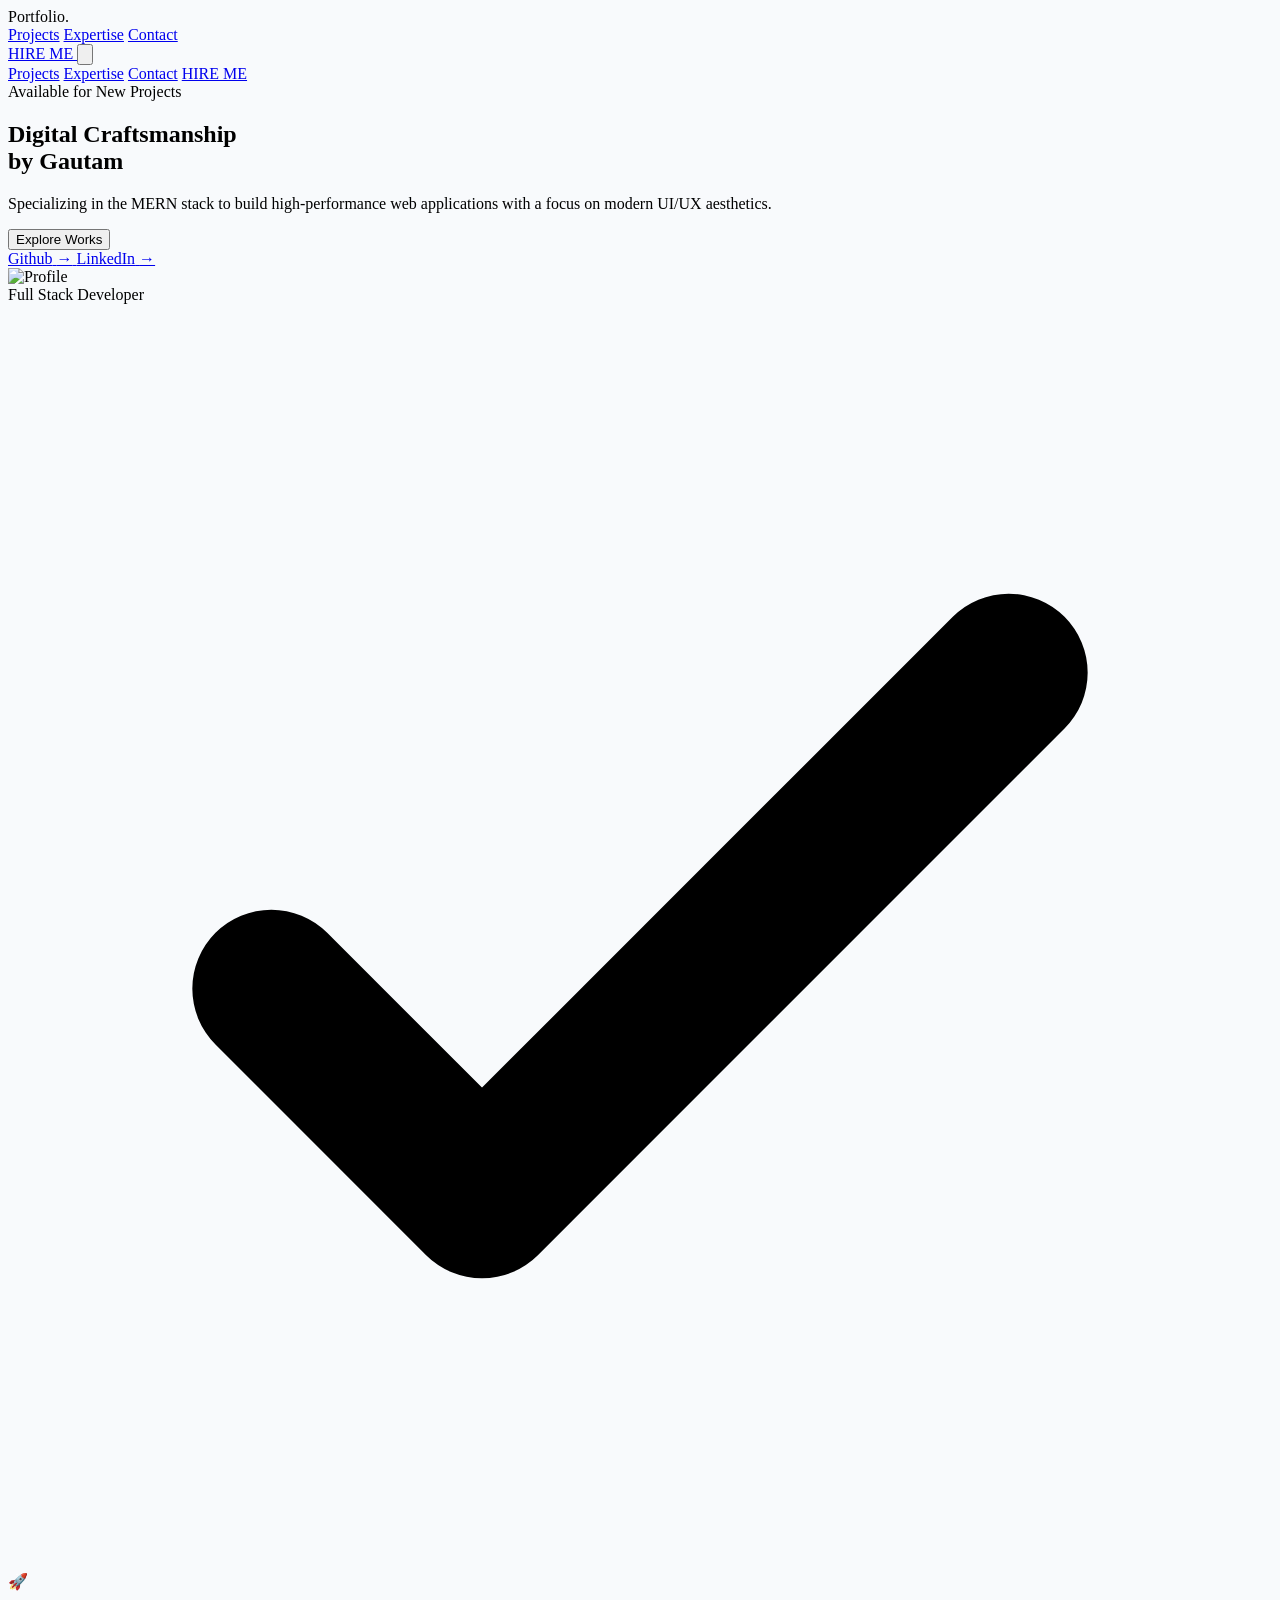
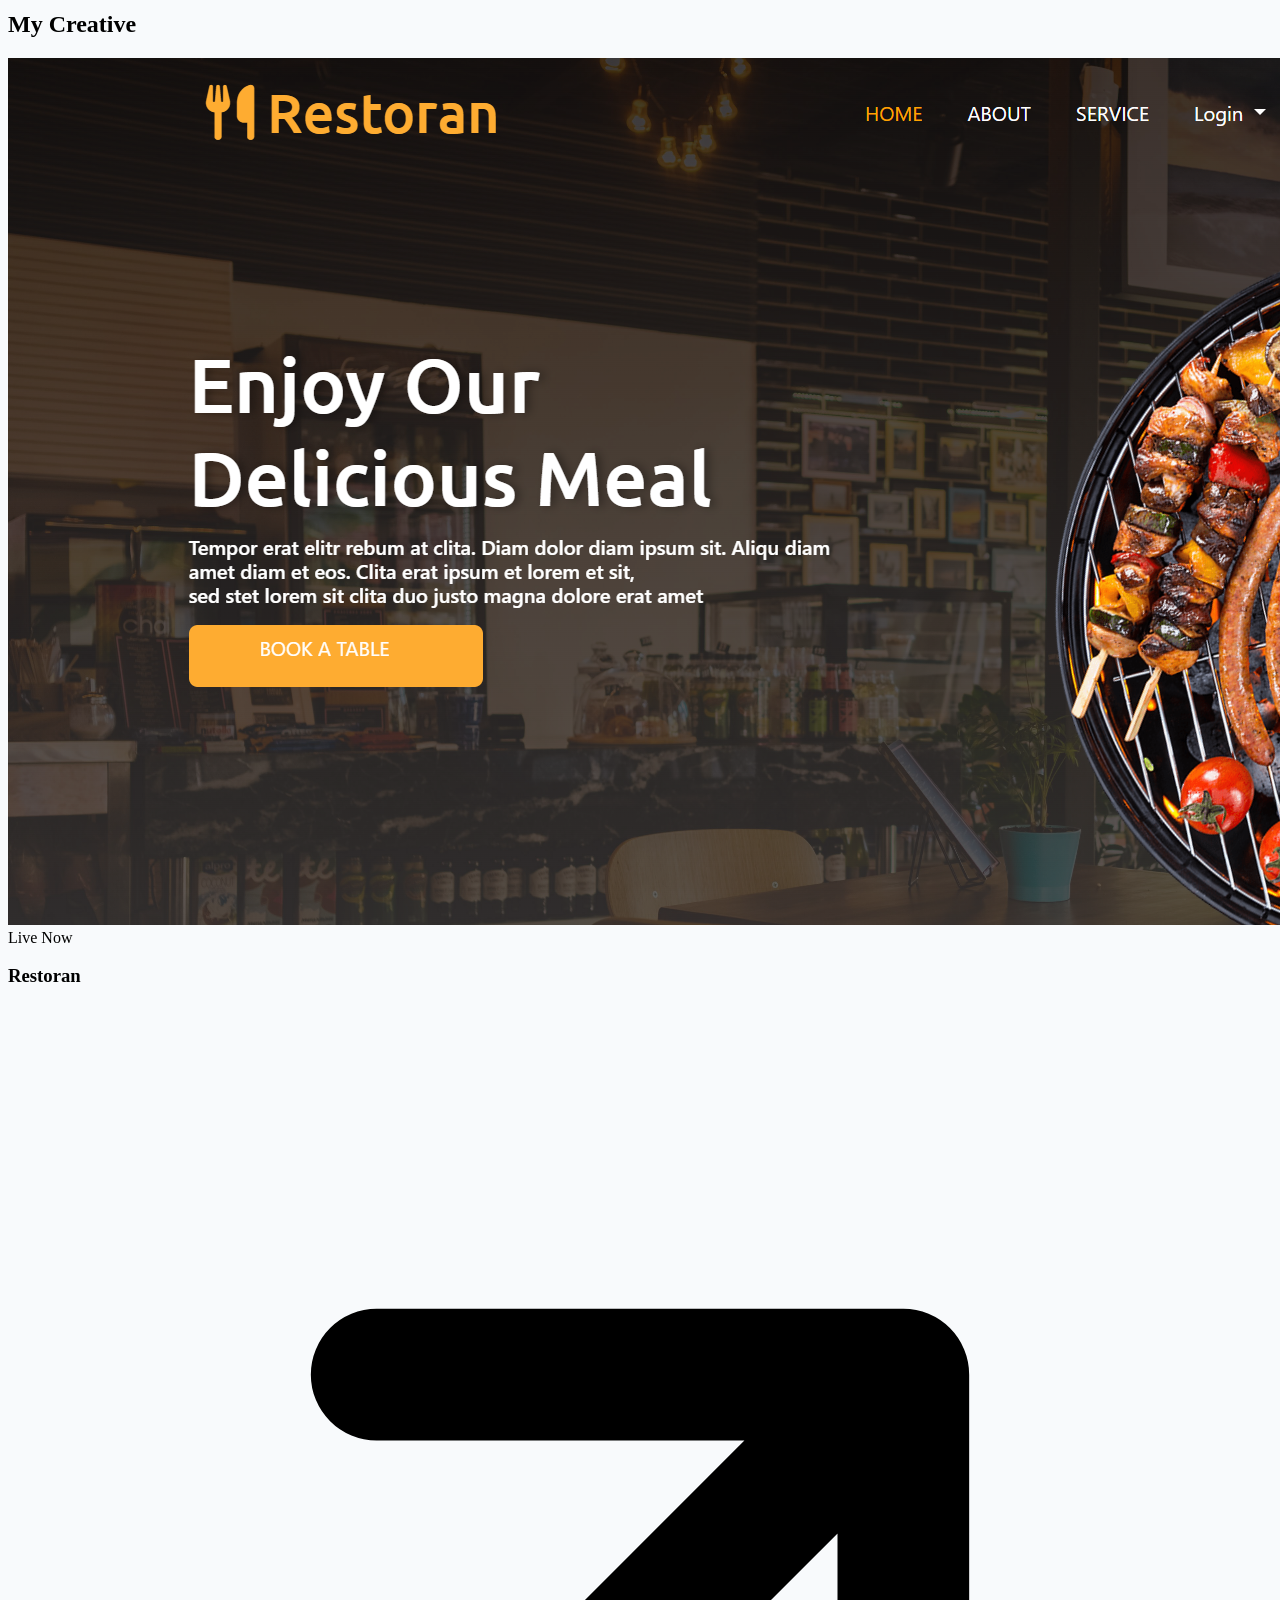
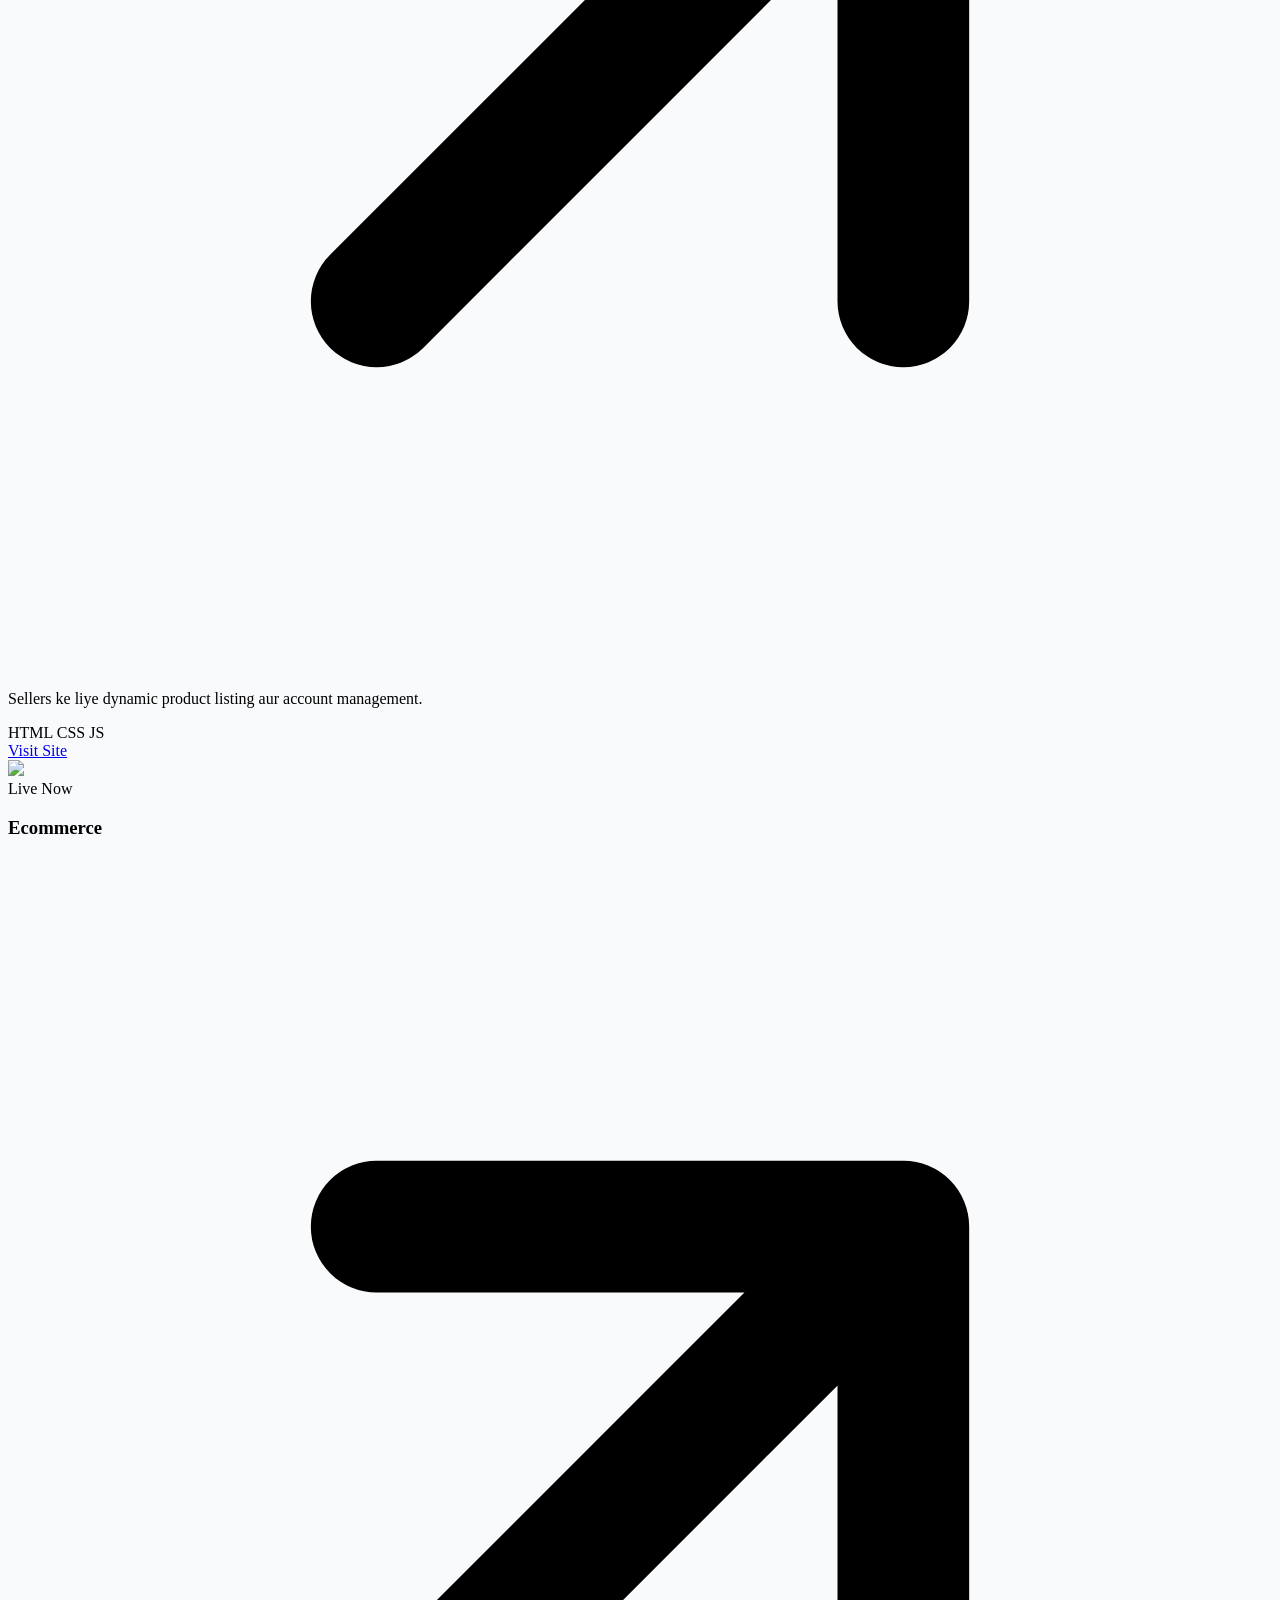
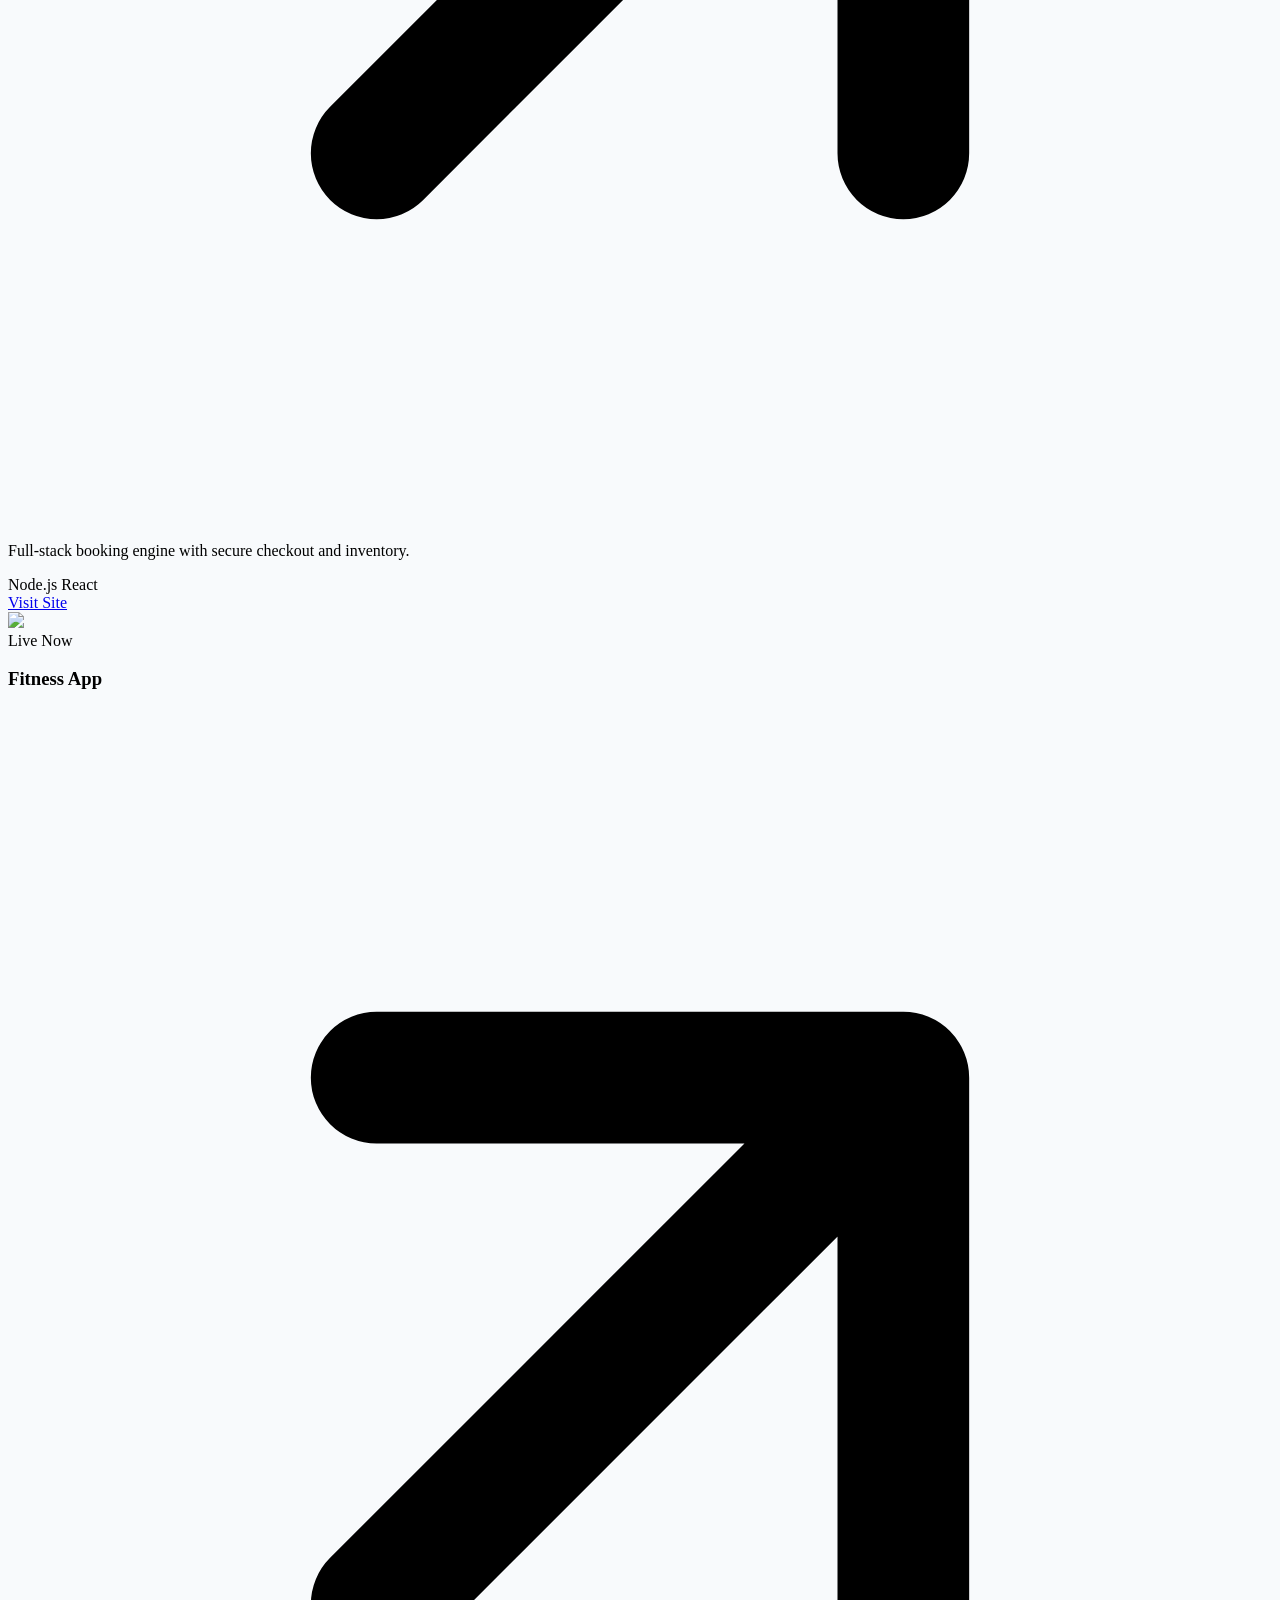
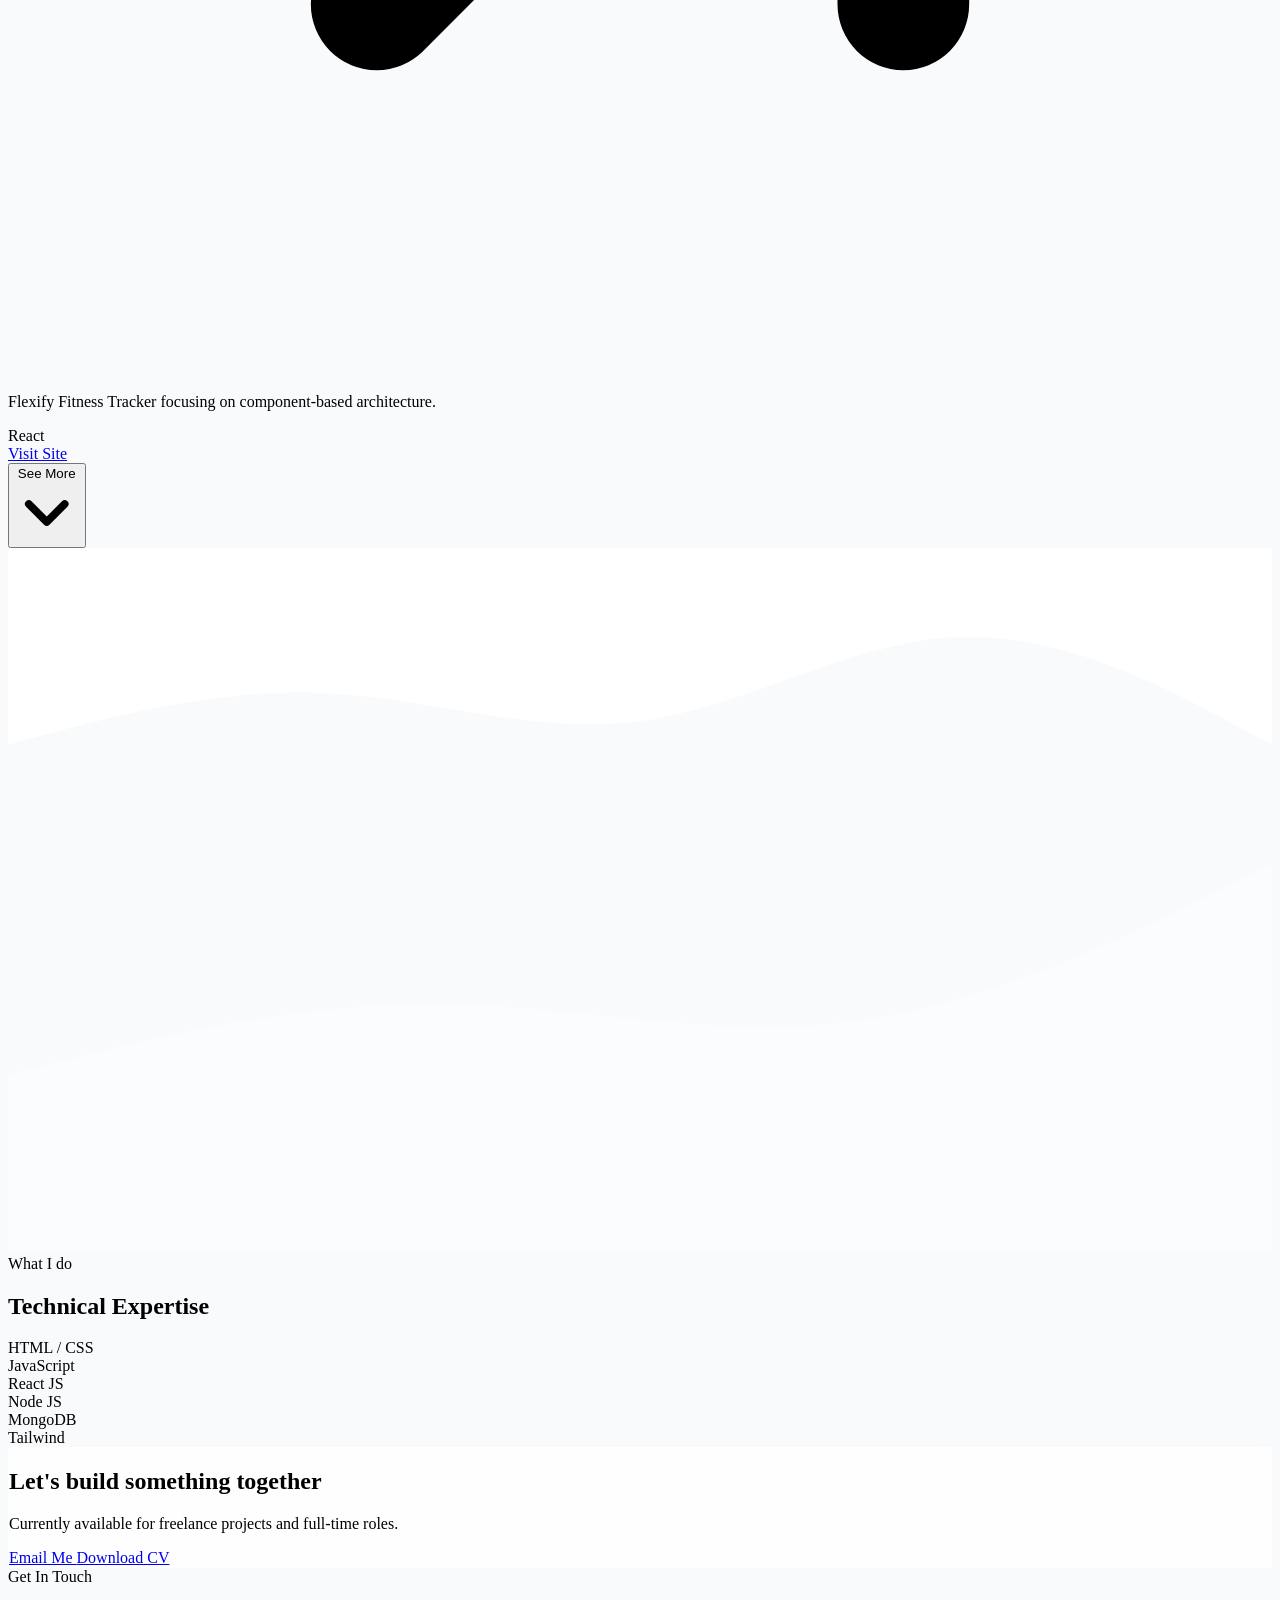
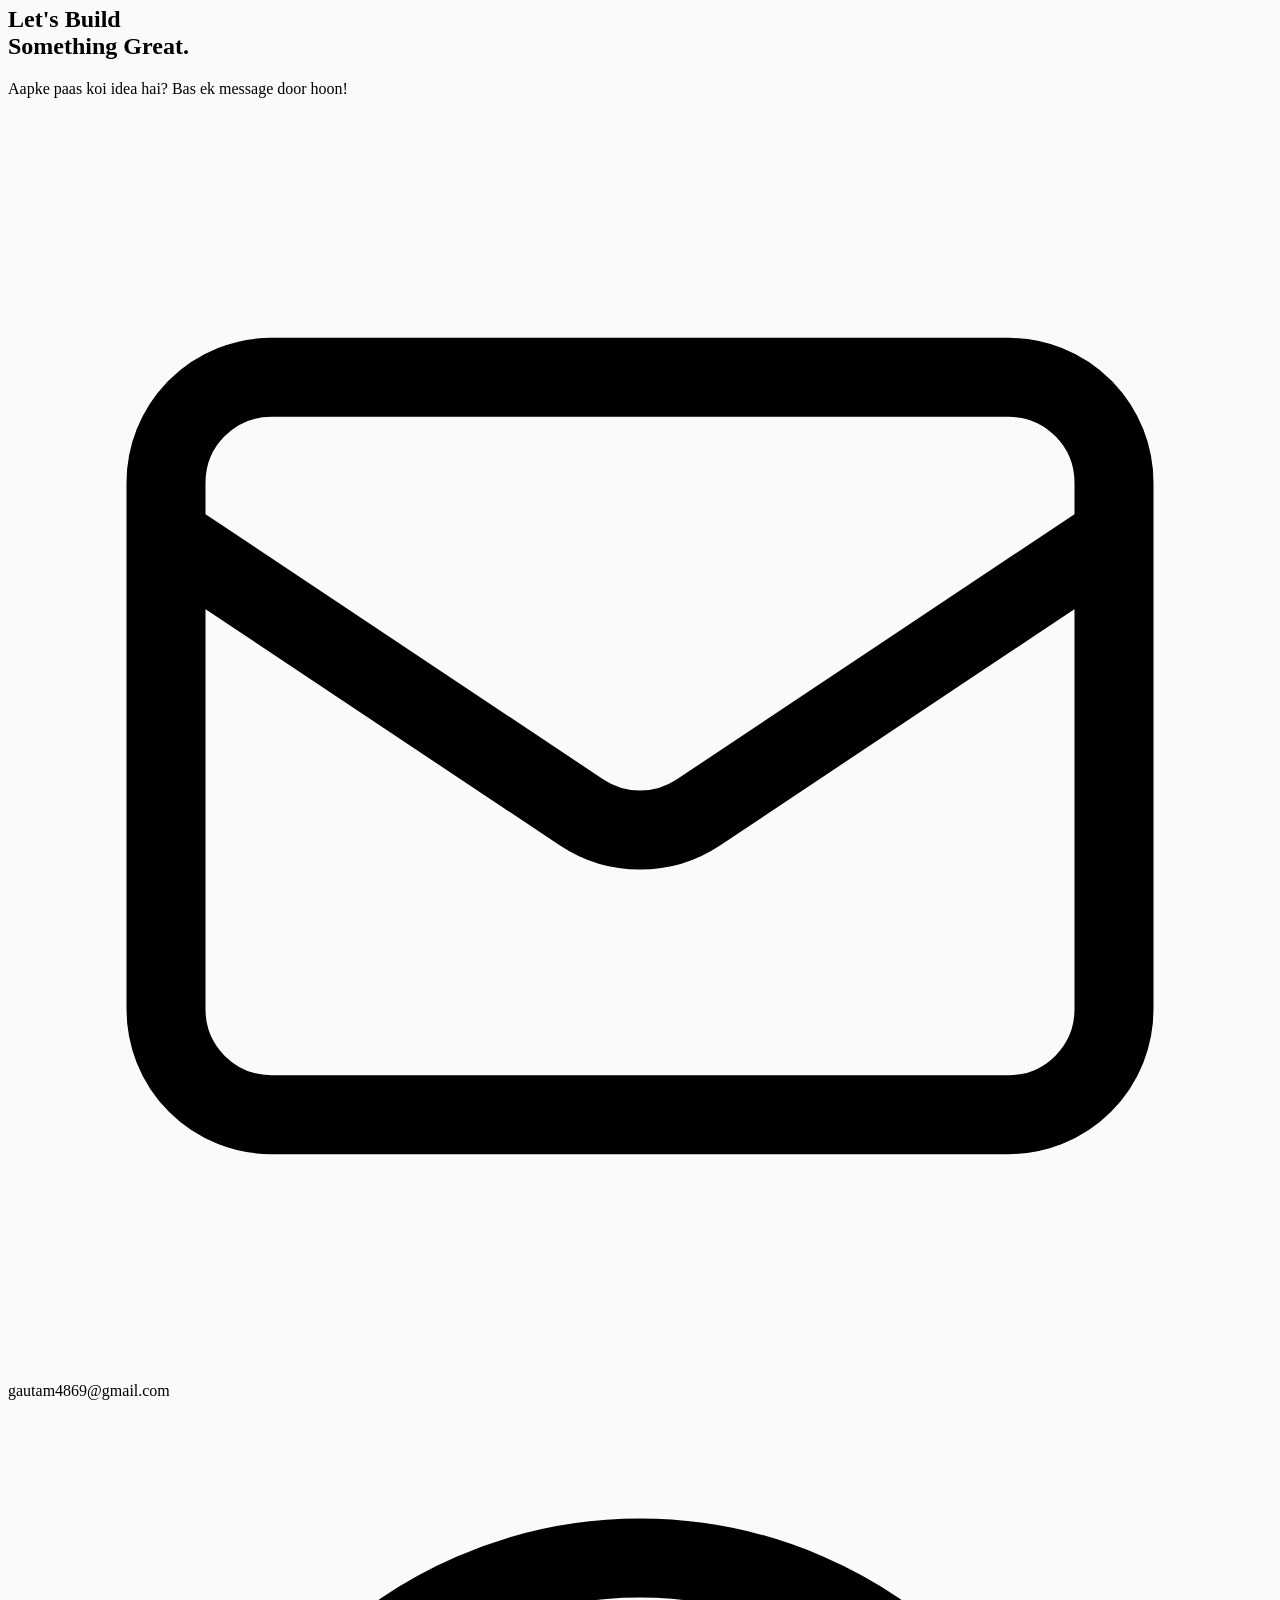
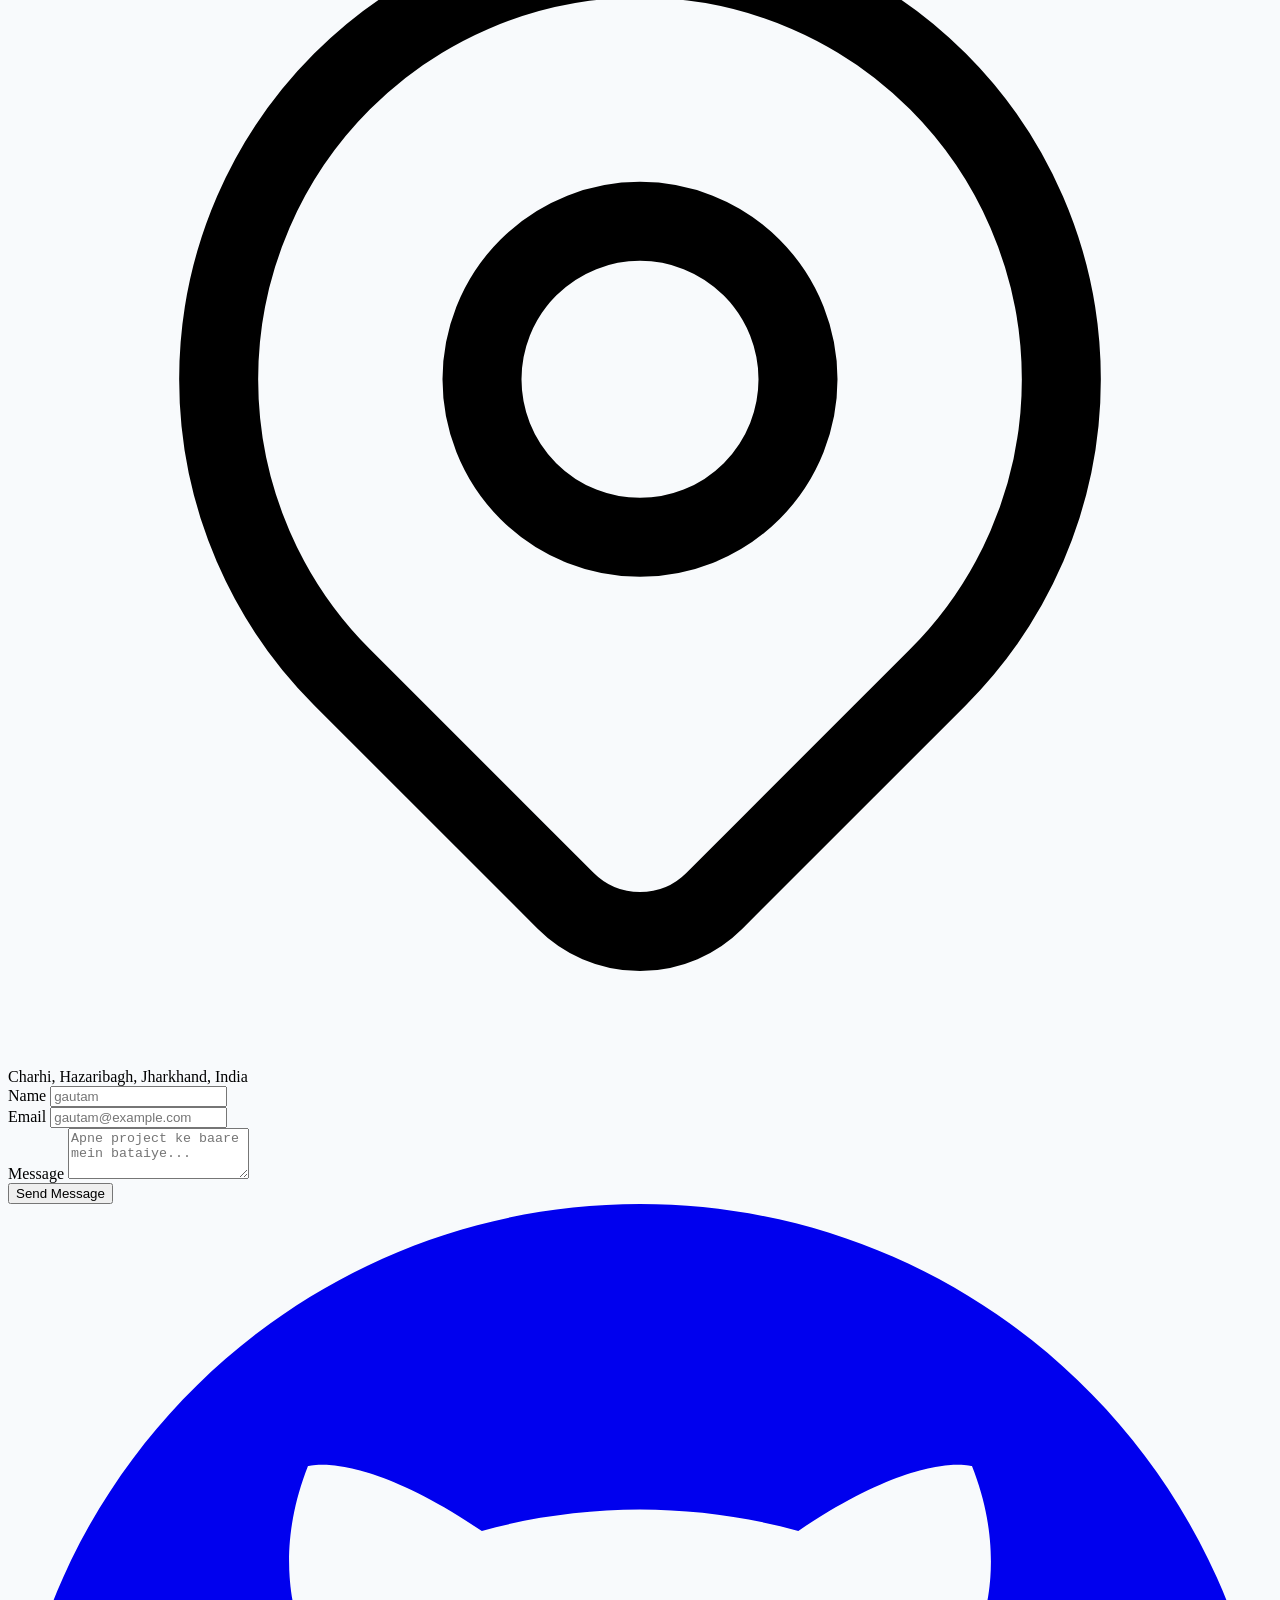
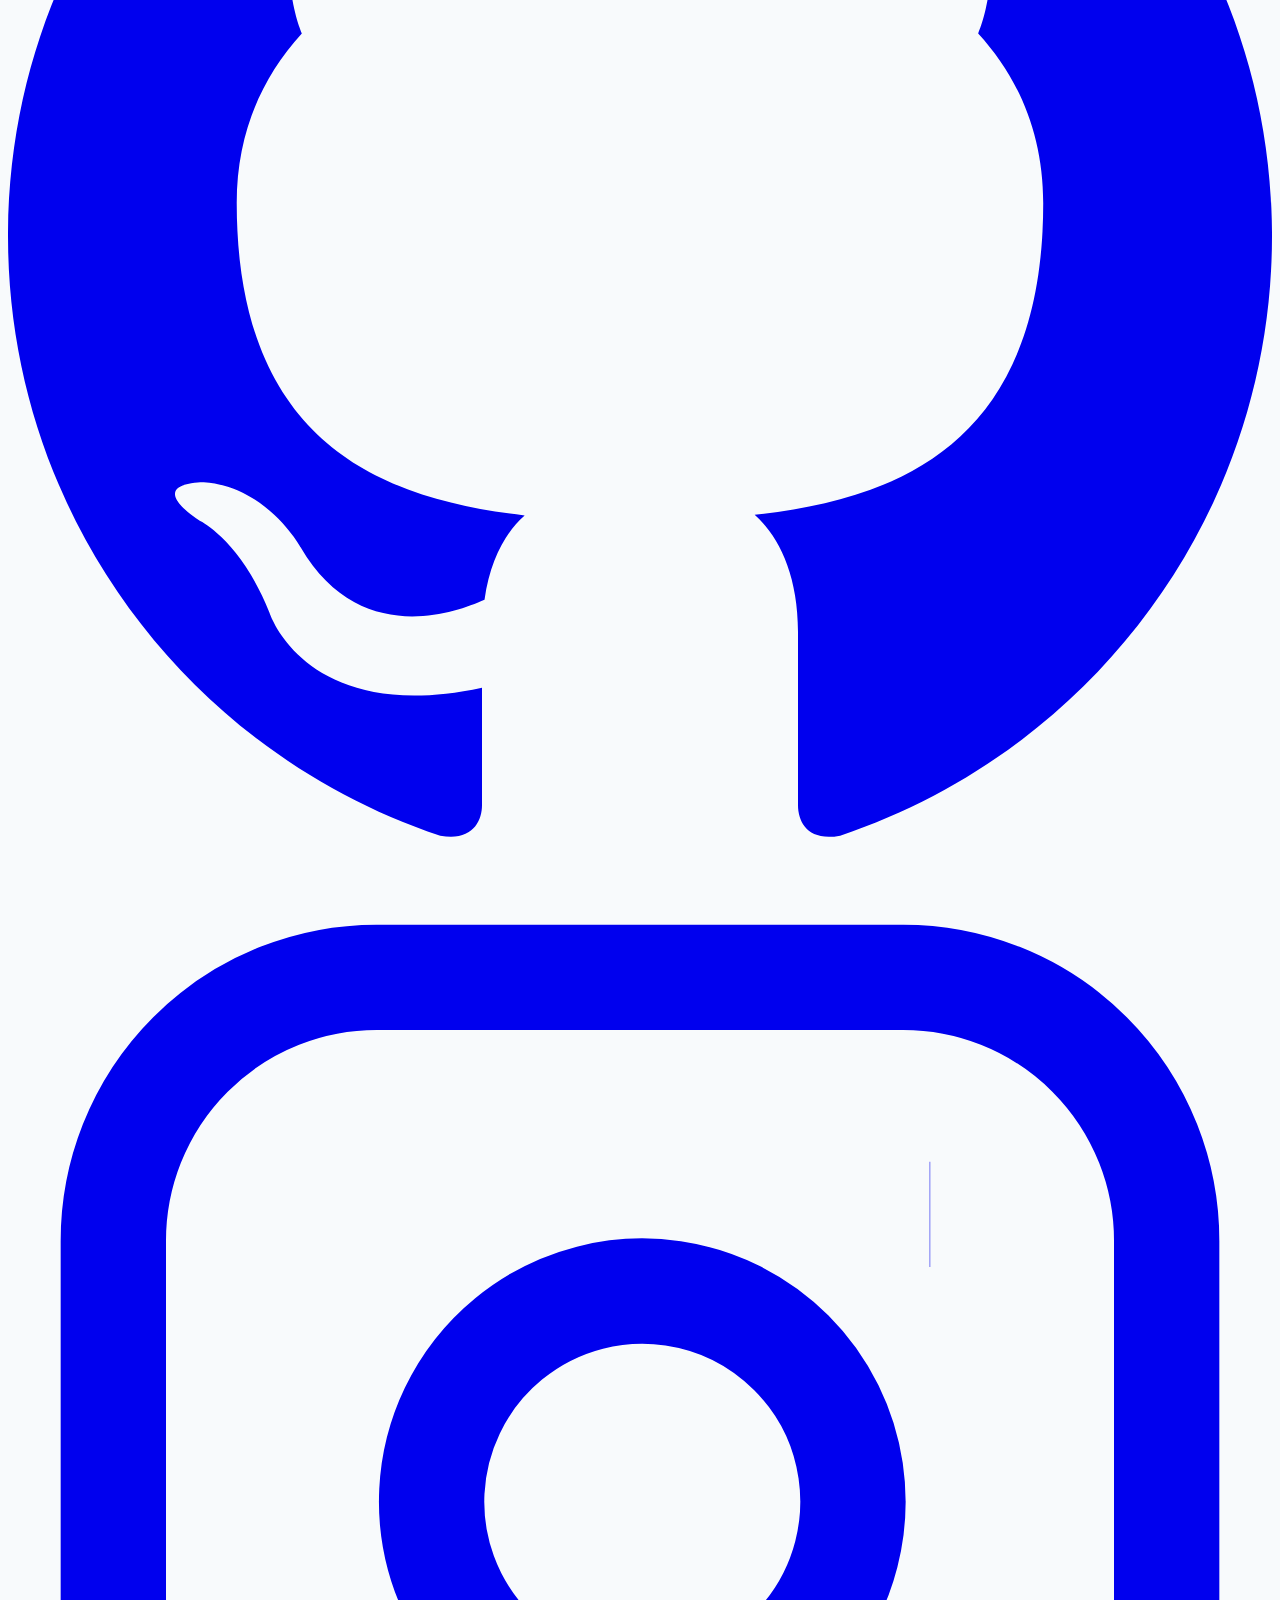
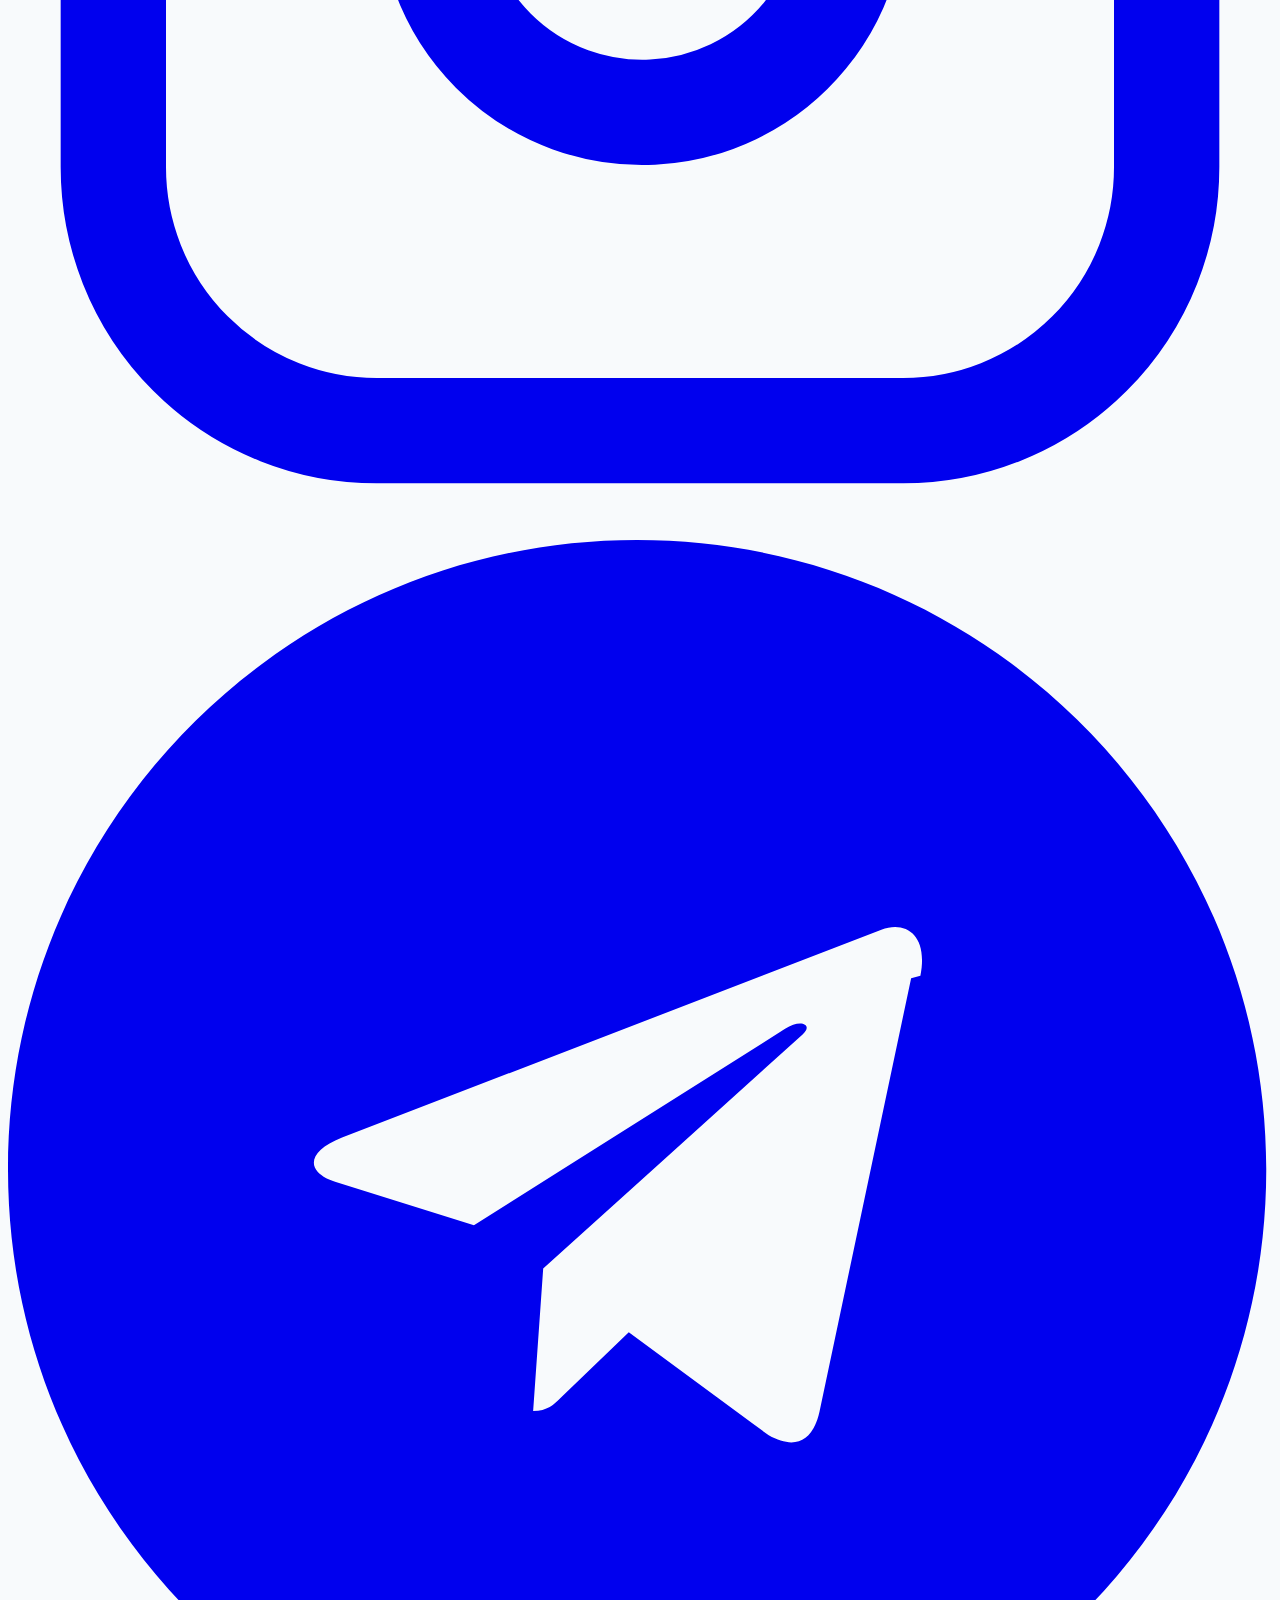
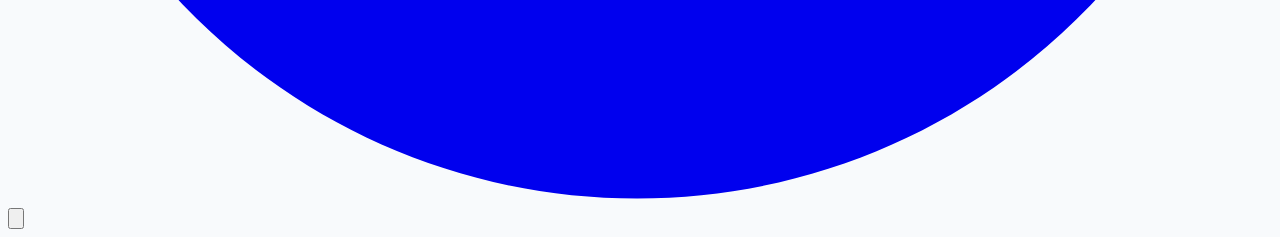
==== commit 9c4c4fd7: "updated portfolio" ====
--- a/index.html
+++ b/index.html
@@ -18,646 +18,421 @@
       .glass-card:hover {
         transform: translateY(-5px);
       }
+      html {
+  scroll-behavior: smooth;
+}
+
+
+
+      .project-card.hidden {
+        display: none;
+      }
+      .project-card.fade-in {
+        animation: fadeInUp 0.6s ease forwards;
+      }
+      @keyframes fadeInUp {
+        from { opacity: 0; transform: translateY(20px); }
+        to { opacity: 1; transform: translateY(0); }
+      }
+      .text-outline {
+        -webkit-text-stroke: 1px rgba(255,255,255,0.1);
+        color: transparent;
+      }
+
     </style>
   </head>
   <body class="text-slate-800 font-sans">
-    <nav
-      class="fixed top-6 left-1/2 -translate-x-1/2 w-[90%] max-w-5xl z-[100]"
-    >
-      <div
-        class="bg-slate-900/80 backdrop-blur-xl border border-white/10 rounded-full h-16 flex items-center justify-between px-8 shadow-[0_20px_50px_rgba(0,0,0,0.3)]"
-      >
-        <div class="flex items-center space-x-2 z-20">
-          <div class="flex space-x-1">
-            <div
-              class="w-2 h-2 bg-blue-500 rounded-full shadow-[0_0_10px_#3b82f6]"
-            ></div>
-            <div class="w-2 h-2 bg-white/20 rounded-full"></div>
+   <!-- Navigation -->
+<nav class="fixed top-6 left-1/2 -translate-x-1/2 w-[90%] max-w-5xl z-[100]">
+  <div class="bg-slate-900/80 backdrop-blur-xl border border-white/10 rounded-full h-16 flex items-center justify-between px-8 shadow-[0_20px_50px_rgba(0,0,0,0.3)]">
+    
+    <!-- Logo -->
+    <div class="flex items-center space-x-2 z-[110]">
+      <div class="flex space-x-1">
+        <div class="w-2 h-2 bg-blue-500 rounded-full shadow-[0_0_10px_#3b82f6]"></div>
+        <div class="w-2 h-2 bg-white/20 rounded-full"></div>
+      </div>
+      <span class="text-white font-black tracking-tighter uppercase text-xs">Portfolio.</span>
+    </div>
+
+    <!-- Desktop Menu (Hidden on Mobile) -->
+    <div class="relative hidden md:flex items-center space-x-1 h-full">
+      <div id="nav-indicator" class="absolute h-10 bg-white/10 border border-white/5 rounded-full transition-all duration-500 ease-[cubic-bezier(0.23,1,0.32,1)] opacity-0"></div>
+      <a href="#projects" class="nav-opt px-5 py-2 text-[13px] font-bold text-slate-400 hover:text-white transition-colors z-10 relative">Projects</a>
+      <a href="#expertise" class="nav-opt px-5 py-2 text-[13px] font-bold text-slate-400 hover:text-white transition-colors z-10 relative">Expertise</a>
+      <a href="#contact" class="nav-opt px-5 py-2 text-[13px] font-bold text-slate-400 hover:text-white transition-colors z-10 relative">Contact</a>
+    </div>
+
+    <!-- Right Side (Hire Me + Mobile Toggle) -->
+    <div class="flex items-center gap-4 z-[110]">
+      <a href="mailto:gautam4869@gmail.com" class="px-6 py-2.5 bg-blue-600 text-white text-[11px] font-black rounded-full hover:bg-blue-500 transition-all active:scale-95 hidden sm:block">
+        HIRE ME
+      </a>
+      
+      <!-- Mobile Menu Toggle Button -->
+      <button id="mobile-menu-btn" class="md:hidden text-white p-2">
+        <svg id="menu-icon" class="w-6 h-6 transition-transform" fill="none" stroke="currentColor" viewBox="0 0 24 24">
+          <path stroke-linecap="round" stroke-linejoin="round" stroke-width="2" d="M4 6h16M4 12h16m-7 6h7"></path>
+        </svg>
+      </button>
+    </div>
+  </div>
+
+  <!-- Mobile Dropdown Menu -->
+  <div id="mobile-menu" class="absolute top-20 left-0 w-full bg-slate-900/95 backdrop-blur-2xl border border-white/10 rounded-[2rem] p-6 flex flex-col items-center space-y-4 opacity-0 invisible -translate-y-10 transition-all duration-300 md:hidden shadow-2xl">
+    <a href="#projects" class="mobile-link text-lg font-bold text-slate-400 hover:text-white w-full text-center py-2">Projects</a>
+    <a href="#expertise" class="mobile-link text-lg font-bold text-slate-400 hover:text-white w-full text-center py-2">Expertise</a>
+    <a href="#contact" class="mobile-link text-lg font-bold text-slate-400 hover:text-white w-full text-center py-2">Contact</a>
+    <a href="mailto:gautam4869@gmail.com" class="w-full bg-blue-600 text-white text-center py-3 rounded-2xl font-black text-sm">HIRE ME</a>
+  </div>
+</nav>
+
+<script>
+  // Mobile Menu Logic
+  const mobileBtn = document.getElementById('mobile-menu-btn');
+  const mobileMenu = document.getElementById('mobile-menu');
+  const menuIcon = document.getElementById('menu-icon');
+  const mobileLinks = document.querySelectorAll('.mobile-link');
+
+  mobileBtn.addEventListener('click', () => {
+    const isOpen = mobileMenu.classList.contains('opacity-100');
+    
+    if (isOpen) {
+      mobileMenu.classList.replace('opacity-100', 'opacity-0');
+      mobileMenu.classList.replace('visible', 'invisible');
+      mobileMenu.classList.add('-translate-y-10');
+      menuIcon.innerHTML = '<path stroke-linecap="round" stroke-linejoin="round" stroke-width="2" d="M4 6h16M4 12h16m-7 6h7"></path>';
+    } else {
+      mobileMenu.classList.replace('opacity-0', 'opacity-100');
+      mobileMenu.classList.replace('invisible', 'visible');
+      mobileMenu.classList.remove('-translate-y-10');
+      menuIcon.innerHTML = '<path stroke-linecap="round" stroke-linejoin="round" stroke-width="2" d="M6 18L18 6M6 6l12 12"></path>';
+    }
+  });
+
+  // Close menu when link is clicked
+  mobileLinks.forEach(link => {
+    link.addEventListener('click', () => {
+      mobileBtn.click();
+    });
+  });
+</script>
+
+    <!-- Enhanced Premium Hero Section -->
+    <section class="relative max-w-7xl mx-auto px-6 pt-32 pb-24 md:pt-48 md:pb-32 overflow-hidden">
+      
+      <!-- Subtle Background Decorations -->
+      <div class="absolute top-20 -left-20 w-72 h-72 bg-blue-400/10 blur-[120px] rounded-full animate-pulse"></div>
+      <div class="absolute bottom-10 right-0 w-96 h-96 bg-indigo-400/10 blur-[150px] rounded-full"></div>
+
+      <div class="relative z-10 flex flex-col md:flex-row items-center justify-between gap-16">
+        
+        <!-- Text Content -->
+        <div class="md:w-3/5 text-center md:text-left order-2 md:order-1">
+          <div class="inline-flex items-center gap-2 px-3 py-1 mb-8 bg-white border border-slate-200 rounded-full shadow-sm">
+            <span class="flex h-2 w-2">
+              <span class="animate-ping absolute inline-flex h-2 w-2 rounded-full bg-green-400 opacity-75"></span>
+              <span class="relative inline-flex rounded-full h-2 w-2 bg-green-500"></span>
+            </span>
+            <span class="text-[10px] font-bold text-slate-600 uppercase tracking-widest">Available for New Projects</span>
           </div>
-          <span class="text-white font-black tracking-tighter uppercase text-xs"
-            >Portfolio.</span
-          >
-        </div>
-
-        <div class="relative hidden md:flex items-center space-x-1 h-full">
-          <div
-            id="nav-indicator"
-            class="absolute h-10 bg-white/10 border border-white/5 rounded-full transition-all duration-500 ease-[cubic-bezier(0.23,1,0.32,1)] opacity-0"
-          ></div>
-
-          <a
-            href="#projects"
-            class="nav-opt px-5 py-2 text-[13px] font-bold text-slate-400 hover:text-white transition-colors z-10 relative"
-            >Projects</a
-          >
-          <a
-            href="#expertise"
-            class="nav-opt px-5 py-2 text-[13px] font-bold text-slate-400 hover:text-white transition-colors z-10 relative"
-            >Expertise</a
-          >
-          <a
-            href="#contact"
-            class="nav-opt px-5 py-2 text-[13px] font-bold text-slate-400 hover:text-white transition-colors z-10 relative"
-            >Contact</a
-          >
-        </div>
-
-        <div class="z-20">
-          <a
-            href="mailto:contact@me.com"
-            class="px-6 py-2.5 bg-blue-600 text-white text-[11px] font-black rounded-full hover:bg-blue-500 hover:shadow-[0_0_20px_rgba(37,99,235,0.4)] transition-all active:scale-95"
-          >
-            HIRE ME
-          </a>
-        </div>
-      </div>
-    </nav>
-
-    <section
-      class="relative max-w-7xl mx-auto px-6 pt-40 pb-32 flex flex-col md:flex-row items-center justify-between gap-12"
-    >
-      <div class="md:w-1/2 text-center md:text-left">
-        <div
-          class="inline-block px-4 py-1.5 mb-6 bg-blue-50 border border-blue-100 rounded-full text-blue-600 text-xs font-bold tracking-widest uppercase"
-        >
-          Available for New Projects
-        </div>
-        <h1
-          class="text-6xl md:text-8xl font-black text-slate-900 leading-none tracking-tighter mb-8"
-        >
-          Hi, I'm Gautam <br />
-          <span class="text-blue-600 italic"> Developer</span>
-        </h1>
-        <p class="text-lg text-slate-500 max-w-lg mb-10 leading-relaxed">
-          Full-stack Developer specializing in clean UI and scalable backend
-          systems. Crafting seamless web solutions.
-        </p>
-        <div class="flex flex-wrap gap-4 justify-center md:justify-start">
-          <button
-            class="px-8 py-4 bg-slate-900 text-white font-bold rounded-2xl hover:bg-blue-600 transition-all shadow-xl"
-          >
-            View Work
-          </button>
-          <div
-            class="flex items-center gap-4 px-6 py-4 text-slate-400 font-bold"
-          >
-            <a
-              href="https://github.com/Gautam4010"
-              class="hover:text-blue-600 transition-colors"
-              >Github</a
-            >
-            <span>/</span>
-            <a
-              href="https://www.linkedin.com/in/gautam-kumar-mahto1a2b/"
-              class="hover:text-blue-600 transition-colors"
-              >LinkedIn</a
-            >
+
+          <h1 class="text-5xl md:text-7xl lg:text-8xl font-extrabold text-slate-900 leading-[1.1] tracking-tighter mb-8">
+            Digital Craftsmanship <br />
+            <span class="bg-gradient-to-r from-blue-600 to-indigo-500 bg-clip-text text-transparent italic">by Gautam</span>
+          </h1>
+
+          <p class="text-base md:text-lg text-slate-500 max-w-lg mb-10 leading-relaxed font-medium">
+            Specializing in the <span class="text-slate-900 font-bold">MERN stack</span> to build high-performance web applications with a focus on <span class="text-blue-600">modern UI/UX aesthetics</span>.
+          </p>
+
+          <div class="flex flex-wrap gap-5 justify-center md:justify-start items-center">
+            <button class="px-10 py-4 bg-slate-900 text-white font-bold rounded-2xl hover:bg-blue-600 transition-all shadow-2xl hover:shadow-blue-500/30 transform hover:-translate-y-1">
+              Explore Works
+            </button>
+            
+            <div class="flex items-center gap-6">
+              <a href="https://github.com/Gautam4010" class="group flex items-center gap-2 text-slate-400 hover:text-slate-900 transition-all font-bold text-sm">
+                <span>Github</span>
+                <span class="group-hover:translate-x-1 transition-transform">→</span>
+              </a>
+              <a href="https://www.linkedin.com/in/gautam-kumar-mahto1a2b/" class="group flex items-center gap-2 text-slate-400 hover:text-slate-900 transition-all font-bold text-sm">
+                <span>LinkedIn</span>
+                <span class="group-hover:translate-x-1 transition-transform">→</span>
+              </a>
+            </div>
           </div>
         </div>
-      </div>
-
-      <div class="md:w-5/12 relative group">
-        <div
-          class="absolute inset-0 bg-blue-400 blur-[80px] opacity-20 rounded-full animate-pulse"
-        ></div>
-
-        <div
-          class="relative z-10 w-full aspect-square overflow-hidden rounded-[4rem] border-[12px] border-white shadow-2xl rotate-3 group-hover:rotate-0 transition-transform duration-500"
-        >
-          <img
-            src="my photo.png
-            "
-            alt="Profile"
-            class="w-full h-full object-cover scale-110 group-hover:scale-100 transition-transform duration-500"
-          />
-
-          <div
-            class="absolute bottom-8 right-8 bg-white/90 backdrop-blur px-5 py-3 rounded-2xl shadow-lg border border-slate-100 flex items-center gap-3"
-          >
-            <div class="w-3 h-3 bg-green-500 rounded-full animate-ping"></div>
-            <span class="text-sm font-bold text-slate-900">Developer</span>
+
+        <!-- Enhanced Image Container -->
+        <div class="md:w-2/5 order-1 md:order-2">
+          <div class="relative group">
+            <!-- Decorative Glow -->
+            <div class="absolute -inset-4 bg-gradient-to-tr from-blue-500 to-indigo-500 rounded-[3.5rem] opacity-20 blur-2xl group-hover:opacity-40 transition-opacity duration-500"></div>
+            
+            <!-- Main Image Frame -->
+            <div class="relative z-10 w-full aspect-[4/5] md:aspect-square overflow-hidden rounded-[3rem] border-[8px] border-white shadow-2xl transition-all duration-700 group-hover:scale-[1.02]">
+              <img src="my photo.png" alt="Profile" class="w-full h-full object-cover scale-105 group-hover:scale-100 transition-transform duration-700" />
+              
+              <!-- Floating Glass Tag -->
+              <div class="absolute bottom-6 left-6 right-6 bg-white/70 backdrop-blur-lg px-4 py-3 rounded-2xl border border-white/50 flex items-center justify-between shadow-lg">
+                <div class="flex flex-col">
+                  <span class="text-[10px] font-black text-blue-600 uppercase tracking-tighter">Full Stack</span>
+                  <span class="text-sm font-bold text-slate-900">Developer</span>
+                </div>
+                <div class="bg-slate-900 p-2 rounded-xl">
+                    <svg class="w-4 h-4 text-white" fill="none" stroke="currentColor" viewBox="0 0 24 24"><path d="M5 13l4 4L19 7" stroke-width="3" stroke-linecap="round" stroke-linejoin="round"/></svg>
+                </div>
+              </div>
+            </div>
+
+            <!-- Extra Decorative Element -->
+            <div class="absolute -top-6 -right-6 w-24 h-24 bg-white rounded-3xl shadow-xl flex items-center justify-center -rotate-12 group-hover:rotate-0 transition-transform duration-500 border border-slate-50">
+                <span class="text-3xl">🚀</span>
+            </div>
           </div>
         </div>
+
       </div>
     </section>
 
-    <section id="process" class="max-w-7xl mx-auto px-6 py-32">
-      <div class="text-center mb-20">
-        <span class="text-blue-600 font-bold uppercase tracking-[0.2em] text-xs"
-          >My Workflow</span
-        >
-        <h2 class="text-4xl md:text-5xl font-black text-slate-900 mt-4">
-          How I bring ideas to life
-        </h2>
-      </div>
-
-      <div class="grid grid-cols-1 md:grid-cols-3 gap-10">
-        <div
-          class="reveal-card group p-10 bg-white rounded-[3rem] border border-slate-100 shadow-xl shadow-slate-100/50 hover:-translate-y-3 transition-all duration-500"
-        >
-          <div
-            class="w-16 h-16 bg-blue-50 rounded-2xl flex items-center justify-center mb-8 group-hover:bg-blue-600 transition-colors duration-500"
-          >
-            <svg
-              class="w-8 h-8 text-blue-600 group-hover:text-white"
-              fill="none"
-              stroke="currentColor"
-              viewBox="0 0 24 24"
-            >
-              <path
-                stroke-linecap="round"
-                stroke-linejoin="round"
-                stroke-width="1.5"
-                d="M21 21l-6-6m2-5a7 7 0 11-14 0 7 7 0 0114 0z"
-              ></path>
+
+
+<section id="projects-section" class="max-w-6xl mx-auto px-6 py-20">
+  <!-- Section Heading -->
+  <div class="mb-12 text-center md:text-left">
+    <h2 class="text-4xl md:text-5xl font-black italic tracking-tighter uppercase leading-none">
+      My <span class="text-blue-600">Creative</span>
+      <span class="opacity-50 text-outline">Works.</span>
+    </h2>
+  </div>
+
+  <!-- Project Grid -->
+  <div id="project-grid" class="grid grid-cols-1 md:grid-cols-2 lg:grid-cols-3 gap-8">
+    
+    <!-- Project Card 1 (Always Visible) -->
+    <div class="project-card group relative bg-[#0f172a] rounded-[2rem] border border-white/5 p-4 transition-all duration-500 hover:border-blue-500/30 shadow-xl max-w-[340px] mx-auto lg:mx-0">
+      <div class="relative overflow-hidden rounded-[1.5rem] aspect-[4/3]">
+        <img src="restorant.png" class="w-full h-full object-cover transition-transform duration-700 group-hover:scale-110" />
+        <div class="absolute inset-0 bg-gradient-to-t from-black/80 via-transparent to-transparent"></div>
+        <div class="absolute top-3 right-3 bg-blue-600 px-3 py-1 rounded-full shadow-lg">
+          <span class="text-[9px] font-bold uppercase tracking-widest text-white">Live Now</span>
+        </div>
+      </div>
+      <div class="mt-6 px-1">
+        <div class="flex justify-between items-center mb-3">
+          <h3 class="text-xl font-bold text-white leading-tight">Restoran</h3>
+          <div class="p-2 rounded-full bg-white/5 group-hover:bg-blue-600 transition-all">
+            <svg class="w-4 h-4 text-white" fill="none" stroke="currentColor" viewBox="0 0 24 24">
+              <path d="M7 17L17 7M17 7H7M17 7V17" stroke-width="2.5" stroke-linecap="round" stroke-linejoin="round" />
             </svg>
           </div>
-          <h3 class="text-2xl font-black text-slate-900 mb-4">01. Discovery</h3>
-          <p class="text-slate-500 leading-relaxed">
-            Aapki requirements ko samajhna aur market research karna taaki
-            product user-friendly bane.
-          </p>
-        </div>
-
-        <div
-          class="reveal-card group p-10 bg-white rounded-[3rem] border border-slate-100 shadow-xl shadow-slate-100/50 hover:-translate-y-3 transition-all duration-500 delay-100"
-        >
-          <div
-            class="w-16 h-16 bg-blue-50 rounded-2xl flex items-center justify-center mb-8 group-hover:bg-blue-600 transition-colors duration-500"
-          >
-            <svg
-              class="w-8 h-8 text-blue-600 group-hover:text-white"
-              fill="none"
-              stroke="currentColor"
-              viewBox="0 0 24 24"
-            >
-              <path
-                stroke-linecap="round"
-                stroke-linejoin="round"
-                stroke-width="1.5"
-                d="M4 5a1 1 0 011-1h14a1 1 0 011 1v2a1 1 0 01-1 1H5a1 1 0 01-1-1V5zM4 13a1 1 0 011-1h6a1 1 0 011 1v6a1 1 0 01-1 1H5a1 1 0 01-1-1v-6zM16 13a1 1 0 011-1h2a1 1 0 011 1v6a1 1 0 01-1 1h-2a1 1 0 01-1-1v-6z"
-              ></path>
-            </svg>
-          </div>
-          <h3 class="text-2xl font-black text-slate-900 mb-4">02. Design</h3>
-          <p class="text-slate-500 leading-relaxed">
-            Clean UI/UX aur modern wireframes create karna jo pixel-perfect
-            honge.
-          </p>
-        </div>
-
-        <div
-          class="reveal-card group p-10 bg-white rounded-[3rem] border border-slate-100 shadow-xl shadow-slate-100/50 hover:-translate-y-3 transition-all duration-500 delay-200"
-        >
-          <div
-            class="w-16 h-16 bg-blue-50 rounded-2xl flex items-center justify-center mb-8 group-hover:bg-blue-600 transition-colors duration-500"
-          >
-            <svg
-              class="w-8 h-8 text-blue-600 group-hover:text-white"
-              fill="none"
-              stroke="currentColor"
-              viewBox="0 0 24 24"
-            >
-              <path
-                stroke-linecap="round"
-                stroke-linejoin="round"
-                stroke-width="1.5"
-                d="M13 10V3L4 14h7v7l9-11h-7z"
-              ></path>
-            </svg>
-          </div>
-          <h3 class="text-2xl font-black text-slate-900 mb-4">03. Build</h3>
-          <p class="text-slate-500 leading-relaxed">
-            Scalable code likhna aur product ko live karna taaki wo high
-            performance de.
-          </p>
-        </div>
-      </div>
-    </section>
-
-    <section id="stats" class="max-w-7xl mx-auto px-6 mb-32">
-      <div
-        class="relative bg-slate-900 rounded-[4rem] p-12 md:p-24 overflow-hidden"
-      >
-        <div
-          class="absolute -top-24 -left-24 w-64 h-64 bg-blue-600/20 blur-[100px] rounded-full"
-        ></div>
-
-        <div
-          class="relative z-10 grid grid-cols-2 md:grid-cols-4 gap-12 text-center"
-        >
-          <div>
-            <div
-              class="text-5xl md:text-7xl font-black text-white mb-2 counter"
-              data-target="15"
-            >
-              0
-            </div>
-            <p
-              class="text-blue-400 font-bold uppercase tracking-widest text-xs"
-            >
-              Projects
-            </p>
-          </div>
-          <div>
-            <div
-              class="text-5xl md:text-7xl font-black text-white mb-2 counter"
-              data-target="8"
-            >
-              0
-            </div>
-            <p
-              class="text-blue-400 font-bold uppercase tracking-widest text-xs"
-            >
-              Clients
-            </p>
-          </div>
-          <div>
-            <div
-              class="text-5xl md:text-7xl font-black text-white mb-2 counter"
-              data-target="50"
-            >
-              0
-            </div>
-            <p
-              class="text-blue-400 font-bold uppercase tracking-widest text-xs"
-            >
-              Cups of Tea
-            </p>
-          </div>
-          <div>
-            <div
-              class="text-5xl md:text-7xl font-black text-white mb-2 counter"
-              data-target="100"
-            >
-              0
-            </div>
-            <p
-              class="text-blue-400 font-bold uppercase tracking-widest text-xs"
-            >
-              % Success
-            </p>
-          </div>
-        </div>
-      </div>
-    </section>
-    <section class="max-w-7xl mx-auto px-6 py-32">
-      <div class="mb-20 text-center md:text-left">
-        <h2
-          class="text-5xl md:text-7xl font-black italic tracking-tighter uppercase leading-none"
-        >
-          My <span class="text-blue-600">Creative</span>
-          <span class="opacity-50 text-outline">Works.</span>
-        </h2>
-      </div>
-
-      <div class="grid grid-cols-1 md:grid-cols-2 lg:grid-cols-3 gap-12">
-        <div
-          class="group relative bg-[#0f172a] rounded-[2.5rem] border border-white/5 p-5 transition-all duration-500 hover:border-blue-500/30 hover:shadow-[0_0_50px_rgba(59,130,246,0.1)]"
-        >
-          <div class="relative overflow-hidden rounded-[2rem] aspect-[4/3]">
-            <img
-              src="restorant.png"
-              class="w-full h-full object-cover transition-transform duration-700 group-hover:scale-110"
-            />
-            <div
-              class="absolute inset-0 bg-gradient-to-t from-black/80 via-transparent to-transparent"
-            ></div>
-
-            <div
-              class="absolute top-5 right-5 bg-blue-600 px-4 py-1.5 rounded-full shadow-lg"
-            >
-              <span
-                class="text-[10px] font-bold uppercase tracking-widest text-white"
-                >Live Now</span
-              >
-            </div>
-          </div>
-
-          <div class="mt-8 px-2">
-            <div class="flex justify-between items-start mb-4">
-              <h3 class="text-2xl font-black text-white leading-tight">
-                Restoran
-              </h3>
-              <div
-                class="p-3 rounded-full bg-white/5 group-hover:bg-blue-600 transition-all"
-              >
-                <svg
-                  class="w-5 h-5 text-white"
-                  fill="none"
-                  stroke="currentColor"
-                  viewBox="0 0 24 24"
-                >
-                  <path
-                    d="M7 17L17 7M17 7H7M17 7V17"
-                    stroke-width="2.5"
-                    stroke-linecap="round"
-                    stroke-linejoin="round"
-                  />
-                </svg>
-              </div>
-            </div>
-
-            <p class="text-slate-400 text-sm leading-relaxed mb-6">
-              Sellers ke liye dynamic product listing aur account management.
-            </p>
-
-            <div class="flex flex-wrap gap-2 mb-8">
-              <span
-                class="px-3 py-1 bg-blue-500/10 text-blue-400 text-[10px] font-bold rounded-lg border border-blue-500/20 uppercase"
-                >HTML</span
-              >
-              <span
-                class="px-3 py-1 bg-blue-500/10 text-blue-400 text-[10px] font-bold rounded-lg border border-blue-500/20 uppercase"
-                >CSS</span
-              >
-              <span
-                class="px-3 py-1 bg-blue-500/10 text-blue-400 text-[10px] font-bold rounded-lg border border-blue-500/20 uppercase"
-                >JAVASCRIPT</span
-              >
-              <span
-                class="px-3 py-1 bg-blue-500/10 text-blue-400 text-[10px] font-bold rounded-lg border border-blue-500/20 uppercase"
-                >BOOTSTRAP</span
-              >
-            </div>
-
-            <a
-              href="https://gautam4010.github.io/restorant/"
-              target="_blank"
-              class="block w-full py-4 bg-white text-black font-black rounded-2xl uppercase tracking-tighter hover:bg-blue-600 hover:text-white transition-all transform active:scale-95 text-center shadow-lg hover:shadow-blue-500/20"
-            >
-              Visit Site
-            </a>
-          </div>
-        </div>
-        <div
-          class="group relative bg-[#0f172a] rounded-[2.5rem] border border-white/5 p-5 transition-all duration-500 hover:border-blue-500/30 hover:shadow-[0_0_50px_rgba(59,130,246,0.1)]"
-        >
-          <div class="relative overflow-hidden rounded-[2rem] aspect-[4/3]">
-            <img
-              src="https://commandervinay.github.io/Portfolio/image/projectImg.png"
-              class="w-full h-full object-cover transition-transform duration-700 group-hover:scale-110"
-            />
-            <div
-              class="absolute inset-0 bg-gradient-to-t from-black/80 via-transparent to-transparent"
-            ></div>
-
-            <div
-              class="absolute top-5 right-5 bg-blue-600 px-4 py-1.5 rounded-full shadow-lg"
-            >
-              <span
-                class="text-[10px] font-bold uppercase tracking-widest text-white"
-                >Live Now</span
-              >
-            </div>
-          </div>
-
-          <div class="mt-8 px-2">
-            <div class="flex justify-between items-start mb-4">
-              <h3 class="text-2xl font-black text-white leading-tight">
-                Ecommerce <br />Booking
-              </h3>
-              <div
-                class="p-3 rounded-full bg-white/5 group-hover:bg-blue-600 transition-all"
-              >
-                <svg
-                  class="w-5 h-5 text-white"
-                  fill="none"
-                  stroke="currentColor"
-                  viewBox="0 0 24 24"
-                >
-                  <path
-                    d="M7 17L17 7M17 7H7M17 7V17"
-                    stroke-width="2.5"
-                    stroke-linecap="round"
-                    stroke-linejoin="round"
-                  />
-                </svg>
-              </div>
-            </div>
-
-            <p class="text-slate-400 text-sm leading-relaxed mb-6">
-              Sellers ke liye dynamic product listing aur account management.
-            </p>
-
-            <div class="flex flex-wrap gap-2 mb-8">
-              <span
-                class="px-3 py-1 bg-blue-500/10 text-blue-400 text-[10px] font-bold rounded-lg border border-blue-500/20 uppercase"
-                >Node.js</span
-              >
-              <span
-                class="px-3 py-1 bg-blue-500/10 text-blue-400 text-[10px] font-bold rounded-lg border border-blue-500/20 uppercase"
-                >React</span
-              >
-            </div>
-
-            <a
-              href="APNI_SITE_KA_LINK_YAHAN_DALO"
-              target="_blank"
-              class="block w-full py-4 bg-white text-black font-black rounded-2xl uppercase tracking-tighter hover:bg-blue-600 hover:text-white transition-all transform active:scale-95 text-center shadow-lg hover:shadow-blue-500/20"
-            >
-              Visit Site
-            </a>
-          </div>
-        </div>
-        <div
-          class="group relative bg-[#0f172a] rounded-[2.5rem] border border-white/5 p-5 transition-all duration-500 hover:border-blue-500/30 hover:shadow-[0_0_50px_rgba(59,130,246,0.1)]"
-        >
-          <div class="relative overflow-hidden rounded-[2rem] aspect-[4/3]">
-            <img
-              src="https://commandervinay.github.io/Portfolio/image/projectImg2.png"
-              class="w-full h-full object-cover transition-transform duration-700 group-hover:scale-110"
-            />
-            <div
-              class="absolute inset-0 bg-gradient-to-t from-black/80 via-transparent to-transparent"
-            ></div>
-
-            <div
-              class="absolute top-5 right-5 bg-blue-600 px-4 py-1.5 rounded-full shadow-lg"
-            >
-              <span
-                class="text-[10px] font-bold uppercase tracking-widest text-white"
-                >Live Now</span
-              >
-            </div>
-          </div>
-
-          <div class="mt-8 px-2">
-            <div class="flex justify-between items-start mb-4">
-              <h3 class="text-2xl font-black text-white leading-tight">
-                Ecommerce <br />Booking
-              </h3>
-              <div
-                class="p-3 rounded-full bg-white/5 group-hover:bg-blue-600 transition-all"
-              >
-                <svg
-                  class="w-5 h-5 text-white"
-                  fill="none"
-                  stroke="currentColor"
-                  viewBox="0 0 24 24"
-                >
-                  <path
-                    d="M7 17L17 7M17 7H7M17 7V17"
-                    stroke-width="2.5"
-                    stroke-linecap="round"
-                    stroke-linejoin="round"
-                  />
-                </svg>
-              </div>
-            </div>
-
-            <p class="text-slate-400 text-sm leading-relaxed mb-6">
-              Sellers ke liye dynamic product listing aur account management.
-            </p>
-
-            <div class="flex flex-wrap gap-2 mb-8">
-              <span
-                class="px-3 py-1 bg-blue-500/10 text-blue-400 text-[10px] font-bold rounded-lg border border-blue-500/20 uppercase"
-                >Node.js</span
-              >
-              <span
-                class="px-3 py-1 bg-blue-500/10 text-blue-400 text-[10px] font-bold rounded-lg border border-blue-500/20 uppercase"
-                >React</span
-              >
-            </div>
-
-            <a
-              href="APNI_SITE_KA_LINK_YAHAN_DALO"
-              target="_blank"
-              class="block w-full py-4 bg-white text-black font-black rounded-2xl uppercase tracking-tighter hover:bg-blue-600 hover:text-white transition-all transform active:scale-95 text-center shadow-lg hover:shadow-blue-500/20"
-            >
-              Visit Site
-            </a>
-          </div>
-        </div>
-      </div>
-    </section>
-
-    <section class="max-w-7xl mx-auto px-6 py-24">
-      <div class="flex items-center gap-4 mb-16">
-        <span class="h-1 w-12 bg-blue-600 rounded-full"></span>
-        <h2 class="text-3xl font-black text-slate-900">Selected Works</h2>
-      </div>
-
-      <div class="grid grid-cols-1 md:grid-cols-2 gap-16">
-        <div class="group relative">
-          <div
-            class="relative overflow-hidden rounded-[3.5rem] bg-slate-50 aspect-square flex items-center justify-center transition-all duration-700 group-hover:bg-blue-50 group-hover:shadow-3xl group-hover:shadow-blue-100/50"
-          >
-            <div
-              class="absolute top-10 left-10 z-30 px-5 py-2 bg-white/80 backdrop-blur-md rounded-2xl shadow-sm"
-            >
-              <p
-                class="text-[10px] font-black uppercase tracking-widest text-blue-600"
-              >
-                Web Development
-              </p>
-            </div>
-
-            <div class="relative w-4/5 h-4/5 flex items-center justify-center">
-              <img
-                src="my photo.png"
-                class="absolute z-20 w-[85%] rounded-3xl shadow-2xl transition-all duration-700 group-hover:-translate-y-8 group-hover:scale-105 group-hover:rotate-2 border-8 border-white"
-              />
-
-              <img
-                src="my photo.png"
-                class="absolute z-30 -bottom-4 -right-4 w-[35%] rounded-[2rem] shadow-2xl transition-all duration-700 group-hover:-translate-y-12 group-hover:-translate-x-4 group-hover:-rotate-3 border-4 border-white"
-              />
-
-              <div
-                class="absolute inset-0 bg-blue-400/20 blur-[80px] opacity-0 group-hover:opacity-100 transition-all duration-700"
-              ></div>
-            </div>
-          </div>
-
-          <div class="mt-10 px-4">
-            <h3
-              class="text-3xl font-black text-slate-900 group-hover:text-blue-600 transition-colors"
-            >
-              Ecommerce Booking
-            </h3>
-            <p class="text-lg text-slate-500 mt-3 font-medium leading-relaxed">
-              Sellers ke liye accounts banana aur product listings manage karne
-              wala dynamic platform.
-            </p>
-          </div>
-        </div>
-
-        <div class="group relative">
-          <div
-            class="relative overflow-hidden rounded-[3.5rem] bg-slate-50 aspect-square flex items-center justify-center transition-all duration-700 group-hover:bg-slate-100 group-hover:shadow-3xl"
-          >
-            <div
-              class="absolute top-10 left-10 z-30 px-5 py-2 bg-white/80 backdrop-blur-md rounded-2xl shadow-sm"
-            >
-              <p
-                class="text-[10px] font-black uppercase tracking-widest text-slate-900"
-              >
-                UI/UX Design
-              </p>
-            </div>
-
-            <div class="relative w-4/5 h-4/5 flex items-center justify-center">
-              <img
-                src="my photo.png"
-                class="absolute z-20 w-[85%] rounded-3xl shadow-2xl transition-all duration-700 group-hover:-translate-y-8 group-hover:scale-105 group-hover:-rotate-2 border-8 border-white"
-              />
-              <img
-                src="my photo.png"
-                class="absolute z-30 -bottom-4 -left-4 w-[35%] rounded-[2rem] shadow-2xl transition-all duration-700 group-hover:-translate-y-12 group-hover:translate-x-4 group-hover:rotate-3 border-4 border-white"
-              />
-            </div>
-          </div>
-
-          <div class="mt-10 px-4">
-            <h3
-              class="text-3xl font-black text-slate-900 group-hover:text-blue-600 transition-colors"
-            >
-              Barber Shop Appointment
-            </h3>
-            <p class="text-lg text-slate-500 mt-3 font-medium leading-relaxed">
-              Figma design se direct code tak, scheduling par focused modern
-              booking site.
-            </p>
-          </div>
-        </div>
-      </div>
-    </section>
-
-    <section class="bg-white py-20">
-      <div class="max-w-7xl mx-auto px-6">
-        <h2 class="text-3xl font-bold mb-12 text-center text-slate-900">
-          Technical Expertise
-        </h2>
-        <div class="flex flex-wrap justify-center gap-4">
-          <span
-            class="px-6 py-3 bg-blue-50 text-blue-600 rounded-2xl font-semibold border border-blue-100"
-            >HTML/CSS</span
-          >
-          <span
-            class="px-6 py-3 bg-blue-50 text-blue-600 rounded-2xl font-semibold border border-blue-100"
-            >JavaScript</span
-          >
-          <span
-            class="px-6 py-3 bg-blue-50 text-blue-600 rounded-2xl font-semibold border border-blue-100"
-            >Node.js</span
-          >
-          <span
-            class="px-6 py-3 bg-blue-50 text-blue-600 rounded-2xl font-semibold border border-blue-100"
-            >React</span
-          >
-          <span
-            class="px-6 py-3 bg-blue-50 text-blue-600 rounded-2xl font-semibold border border-blue-100"
-            >Git & GitHub</span
-          >
-          <span
-            class="px-6 py-3 bg-blue-50 text-blue-600 rounded-2xl font-semibold border border-blue-100"
-            >Tailwind CSS</span
-          >
-        </div>
-      </div>
-    </section>
+        </div>
+        <p class="text-slate-400 text-xs leading-relaxed mb-5 line-clamp-2">Sellers ke liye dynamic product listing aur account management.</p>
+        <div class="flex flex-wrap gap-1.5 mb-6">
+          <span class="px-2 py-0.5 bg-blue-500/10 text-blue-400 text-[9px] font-bold rounded-md border border-blue-500/20 uppercase">HTML</span>
+          <span class="px-2 py-0.5 bg-blue-500/10 text-blue-400 text-[9px] font-bold rounded-md border border-blue-500/20 uppercase">CSS</span>
+          <span class="px-2 py-0.5 bg-blue-500/10 text-blue-400 text-[9px] font-bold rounded-md border border-blue-500/20 uppercase">JS</span>
+        </div>
+        <a href="https://gautam4010.github.io/restorant/" target="_blank" class="block w-full py-3 bg-white text-black text-xs font-black rounded-xl uppercase tracking-tighter hover:bg-blue-600 hover:text-white transition-all text-center shadow-lg">Visit Site</a>
+      </div>
+    </div>
+
+    <!-- Project Card 2 (Always Visible) -->
+    <div class="project-card group relative bg-[#0f172a] rounded-[2rem] border border-white/5 p-4 transition-all duration-500 hover:border-blue-500/30 shadow-xl max-w-[340px] mx-auto lg:mx-0">
+      <div class="relative overflow-hidden rounded-[1.5rem] aspect-[4/3]">
+        <img src="https://commandervinay.github.io/Portfolio/image/projectImg.png" class="w-full h-full object-cover transition-transform duration-700 group-hover:scale-110" />
+        <div class="absolute inset-0 bg-gradient-to-t from-black/80 via-transparent to-transparent"></div>
+        <div class="absolute top-3 right-3 bg-blue-600 px-3 py-1 rounded-full shadow-lg">
+          <span class="text-[9px] font-bold uppercase tracking-widest text-white">Live Now</span>
+        </div>
+      </div>
+      <div class="mt-6 px-1">
+        <div class="flex justify-between items-center mb-3">
+          <h3 class="text-xl font-bold text-white leading-tight">Ecommerce</h3>
+          <div class="p-2 rounded-full bg-white/5 group-hover:bg-blue-600 transition-all"><svg class="w-4 h-4 text-white" fill="none" stroke="currentColor" viewBox="0 0 24 24"><path d="M7 17L17 7M17 7H7M17 7V17" stroke-width="2.5" stroke-linecap="round" stroke-linejoin="round" /></svg></div>
+        </div>
+        <p class="text-slate-400 text-xs leading-relaxed mb-5 line-clamp-2">Full-stack booking engine with secure checkout and inventory.</p>
+        <div class="flex flex-wrap gap-1.5 mb-6">
+          <span class="px-2 py-0.5 bg-blue-500/10 text-blue-400 text-[9px] font-bold rounded-md border border-blue-500/20 uppercase">Node.js</span>
+          <span class="px-2 py-0.5 bg-blue-500/10 text-blue-400 text-[9px] font-bold rounded-md border border-blue-500/20 uppercase">React</span>
+        </div>
+        <a href="#" class="block w-full py-3 bg-white text-black text-xs font-black rounded-xl uppercase tracking-tighter hover:bg-blue-600 hover:text-white transition-all text-center">Visit Site</a>
+      </div>
+    </div>
+
+    <!-- Project Card 3 (Always Visible) -->
+    <div class="project-card group relative bg-[#0f172a] rounded-[2rem] border border-white/5 p-4 transition-all duration-500 hover:border-blue-500/30 shadow-xl max-w-[340px] mx-auto lg:mx-0">
+      <div class="relative overflow-hidden rounded-[1.5rem] aspect-[4/3]">
+        <img src="https://commandervinay.github.io/Portfolio/image/projectImg.png" class="w-full h-full object-cover transition-transform duration-700 group-hover:scale-110" />
+        <div class="absolute inset-0 bg-gradient-to-t from-black/80 via-transparent to-transparent"></div>
+        <div class="absolute top-3 right-3 bg-blue-600 px-3 py-1 rounded-full shadow-lg"><span class="text-[9px] font-bold uppercase tracking-widest text-white">Live Now</span></div>
+      </div>
+      <div class="mt-6 px-1">
+        <div class="flex justify-between items-center mb-3">
+          <h3 class="text-xl font-bold text-white leading-tight">Fitness App</h3>
+          <div class="p-2 rounded-full bg-white/5 group-hover:bg-blue-600 transition-all"><svg class="w-4 h-4 text-white" fill="none" stroke="currentColor" viewBox="0 0 24 24"><path d="M7 17L17 7M17 7H7M17 7V17" stroke-width="2.5" stroke-linecap="round" stroke-linejoin="round" /></svg></div>
+        </div>
+        <p class="text-slate-400 text-xs leading-relaxed mb-5 line-clamp-2">Flexify Fitness Tracker focusing on component-based architecture.</p>
+        <div class="flex flex-wrap gap-1.5 mb-6">
+          <span class="px-2 py-0.5 bg-blue-500/10 text-blue-400 text-[9px] font-bold rounded-md border border-blue-500/20 uppercase">React</span>
+        </div>
+        <a href="#" class="block w-full py-3 bg-white text-black text-xs font-black rounded-xl uppercase tracking-tighter hover:bg-blue-600 hover:text-white transition-all text-center">Visit Site</a>
+      </div>
+    </div>
+
+    <!-- Project Card 4 (Hidden Initially) -->
+    <div class="project-card group relative bg-[#0f172a] rounded-[2rem] border border-white/5 p-4 transition-all duration-500 hover:border-blue-500/30 shadow-xl max-w-[340px] mx-auto lg:mx-0">
+      <div class="relative overflow-hidden rounded-[1.5rem] aspect-[4/3]">
+        <img src="https://commandervinay.github.io/Portfolio/image/projectImg.png" class="w-full h-full object-cover transition-transform duration-700 group-hover:scale-110" />
+        <div class="absolute inset-0 bg-gradient-to-t from-black/80 via-transparent to-transparent"></div>
+        <div class="absolute top-3 right-3 bg-blue-600 px-3 py-1 rounded-full shadow-lg"><span class="text-[9px] font-bold uppercase tracking-widest text-white">Live Now</span></div>
+      </div>
+      <div class="mt-6 px-1">
+        <div class="flex justify-between items-center mb-3">
+          <h3 class="text-xl font-bold text-white leading-tight">Jira Clone</h3>
+          <div class="p-2 rounded-full bg-white/5 group-hover:bg-blue-600 transition-all"><svg class="w-4 h-4 text-white" fill="none" stroke="currentColor" viewBox="0 0 24 24"><path d="M7 17L17 7M17 7H7M17 7V17" stroke-width="2.5" stroke-linecap="round" stroke-linejoin="round" /></svg></div>
+        </div>
+        <p class="text-slate-400 text-xs leading-relaxed mb-5 line-clamp-2">Task management tool for status tracking and team collaboration.</p>
+        <div class="flex flex-wrap gap-1.5 mb-6">
+          <span class="px-2 py-0.5 bg-blue-500/10 text-blue-400 text-[9px] font-bold rounded-md border border-blue-500/20 uppercase">Node.js</span>
+          <span class="px-2 py-0.5 bg-blue-500/10 text-blue-400 text-[9px] font-bold rounded-md border border-blue-500/20 uppercase">React</span>
+        </div>
+        <a href="#" class="block w-full py-3 bg-white text-black text-xs font-black rounded-xl uppercase tracking-tighter hover:bg-blue-600 hover:text-white transition-all text-center">Visit Site</a>
+      </div>
+    </div>
+  </div>
+
+  <!-- Toggle Button -->
+  <div class="mt-16 text-center">
+    <button id="toggle-btn" class="px-10 py-4 bg-slate-900 text-white font-bold rounded-2xl hover:bg-blue-600 transition-all shadow-xl group inline-flex items-center gap-3">
+      <span id="btn-text">See More</span>
+      <svg id="btn-icon" class="w-4 h-4 transition-transform duration-500" fill="none" stroke="currentColor" viewBox="0 0 24 24"><path stroke-linecap="round" stroke-linejoin="round" stroke-width="3" d="M19 9l-7 7-7-7"></path></svg>
+    </button>
+  </div>
+</section>
+
+<!-- JavaScript Logic -->
+<script>
+  document.addEventListener('DOMContentLoaded', function() {
+    const cards = document.querySelectorAll('.project-card');
+    const toggleBtn = document.getElementById('toggle-btn');
+    const btnText = document.getElementById('btn-text');
+    const btnIcon = document.getElementById('btn-icon');
+    
+    const initialVisible = 3; // Pehle 3 cards dikhayenge
+    let isExpanded = false;
+
+    function init() {
+      cards.forEach((card, index) => {
+        if (index >= initialVisible) {
+          card.classList.add('hidden');
+        }
+      });
+    }
+
+    toggleBtn.addEventListener('click', function() {
+      isExpanded = !isExpanded;
+      
+      cards.forEach((card, index) => {
+        if (index >= initialVisible) {
+          if (isExpanded) {
+            card.classList.remove('hidden');
+            card.classList.add('fade-in');
+          } else {
+            card.classList.add('hidden');
+            card.classList.remove('fade-in');
+          }
+        }
+      });
+
+      // Update Button text and icon
+      btnText.innerText = isExpanded ? 'See Less' : 'See More';
+      btnIcon.style.transform = isExpanded ? 'rotate(180deg)' : 'rotate(0deg)';
+
+      // See Less karne par scroll back to top of projects
+      if (!isExpanded) {
+        document.getElementById('projects-section').scrollIntoView({ behavior: 'smooth' });
+      }
+    });
+
+    init();
+  });
+</script>
+
+
+
+
+    <!-- Expertise Section with High-Visibility Mesh Waves -->
+<section id="expertise" class="relative py-28 overflow-hidden bg-white">
+  
+  <!-- The Multi-Layered Wave Background -->
+  <div class="absolute inset-0 z-0">
+    <!-- Base Color: Soft Sky Blue -->
+    <div class="absolute inset-0 bg-[#e0f2fe]"></div> 
+    
+    <!-- Animated-style Mesh Gradients (Image style) -->
+    <div class="absolute inset-0 opacity-80" 
+         style="background: 
+            radial-gradient(circle at 20% 30%, #ffffff 0%, transparent 40%),
+            radial-gradient(circle at 80% 70%, #ffffff 0%, transparent 40%),
+            linear-gradient(135deg, rgba(255,255,255,0.4) 0%, transparent 50%),
+            linear-gradient(225deg, rgba(255,255,255,0.4) 0%, transparent 50%);">
+    </div>
+
+    <!-- Hard-Defined Wave Patterns (High Contrast) -->
+    <div class="absolute inset-0">
+      <svg class="absolute top-0 w-full h-full opacity-40" viewBox="0 0 1440 800" preserveAspectRatio="none">
+        <path fill="#ffffff" d="M0,224L60,208C120,192,240,160,360,165.3C480,171,600,213,720,197.3C840,181,960,107,1080,101.3C1200,96,1320,160,1380,192L1440,224L1440,0L1380,0C1320,0,1200,0,1080,0C960,0,840,0,720,0C600,0,480,0,360,0C240,0,120,0,60,0L0,0Z"></path>
+        <path fill="#ffffff" d="M0,600L80,580C160,560,320,520,480,520C640,520,800,560,960,540C1120,520,1280,440,1360,400L1440,360L1440,800L1360,800C1280,800,1120,800,960,800C800,800,640,800,480,800C320,800,160,800,80,800L0,800Z" opacity="0.5"></path>
+      </svg>
+    </div>
+  </div>
+
+  <div class="max-w-7xl mx-auto px-6 relative z-10">
+    <div class="text-center mb-16">
+      <span class="text-blue-700 font-bold uppercase tracking-[0.25em] text-[10px]">What I do</span>
+      <h2 class="text-4xl md:text-6xl font-black text-slate-900 mt-4 tracking-tighter">Technical Expertise</h2>
+      <div class="w-16 h-1.5 bg-blue-600 mx-auto mt-6 rounded-full shadow-[0_0_15px_rgba(37,99,235,0.4)]"></div>
+    </div>
+
+    <!-- Badges with stronger contrast -->
+    <div class="flex flex-wrap justify-center gap-5 max-w-5xl mx-auto">
+      
+      <!-- Premium Badge Style -->
+      <div class="px-8 py-4 bg-white/80 backdrop-blur-xl border border-white rounded-[2rem] flex items-center gap-4 shadow-[0_10px_30px_rgba(0,0,0,0.03)] hover:shadow-xl hover:border-blue-400 hover:-translate-y-2 transition-all duration-500">
+        <div class="w-2.5 h-2.5 bg-orange-500 rounded-full shadow-[0_0_10px_rgba(249,115,22,0.5)]"></div>
+        <span class="text-slate-900 font-extrabold text-sm uppercase tracking-tight">HTML / CSS</span>
+      </div>
+
+      <div class="px-8 py-4 bg-white/80 backdrop-blur-xl border border-white rounded-[2rem] flex items-center gap-4 shadow-[0_10px_30px_rgba(0,0,0,0.03)] hover:shadow-xl hover:border-blue-400 hover:-translate-y-2 transition-all duration-500">
+        <div class="w-2.5 h-2.5 bg-yellow-400 rounded-full shadow-[0_0_10px_rgba(234,179,8,0.5)]"></div>
+        <span class="text-slate-900 font-extrabold text-sm uppercase tracking-tight">JavaScript</span>
+      </div>
+
+      <div class="px-8 py-4 bg-white/80 backdrop-blur-xl border border-white rounded-[2rem] flex items-center gap-4 shadow-[0_10px_30px_rgba(0,0,0,0.03)] hover:shadow-xl hover:border-blue-400 hover:-translate-y-2 transition-all duration-500">
+        <div class="w-2.5 h-2.5 bg-blue-500 rounded-full shadow-[0_0_10px_rgba(59,130,246,0.5)]"></div>
+        <span class="text-slate-900 font-extrabold text-sm uppercase tracking-tight">React JS</span>
+      </div>
+
+      <div class="px-8 py-4 bg-white/80 backdrop-blur-xl border border-white rounded-[2rem] flex items-center gap-4 shadow-[0_10px_30px_rgba(0,0,0,0.03)] hover:shadow-xl hover:border-blue-400 hover:-translate-y-2 transition-all duration-500">
+        <div class="w-2.5 h-2.5 bg-green-500 rounded-full shadow-[0_0_10px_rgba(34,197,94,0.5)]"></div>
+        <span class="text-slate-900 font-extrabold text-sm uppercase tracking-tight">Node JS</span>
+      </div>
+
+      <div class="px-8 py-4 bg-white/80 backdrop-blur-xl border border-white rounded-[2rem] flex items-center gap-4 shadow-[0_10px_30px_rgba(0,0,0,0.03)] hover:shadow-xl hover:border-blue-400 hover:-translate-y-2 transition-all duration-500">
+        <div class="w-2.5 h-2.5 bg-green-700 rounded-full shadow-[0_0_10px_rgba(21,128,61,0.5)]"></div>
+        <span class="text-slate-900 font-extrabold text-sm uppercase tracking-tight">MongoDB</span>
+      </div>
+
+      <div class="px-8 py-4 bg-white/80 backdrop-blur-xl border border-white rounded-[2rem] flex items-center gap-4 shadow-[0_10px_30px_rgba(0,0,0,0.03)] hover:shadow-xl hover:border-blue-400 hover:-translate-y-2 transition-all duration-500">
+        <div class="w-2.5 h-2.5 bg-sky-400 rounded-full shadow-[0_0_10px_rgba(56,189,248,0.5)]"></div>
+        <span class="text-slate-900 font-extrabold text-sm uppercase tracking-tight">Tailwind</span>
+      </div>
+
+    </div>
+  </div>
+</section>
 
     <section class="max-w-4xl mx-auto px-6 py-24 text-center">
       <div
@@ -669,170 +444,110 @@
         </p>
         <div class="flex flex-col md:flex-row justify-center gap-4">
           <a
-            href="mailto:your@email.com"
+            href="mailto:gautam4869@gmail.com"
             class="px-8 py-4 bg-blue-600 text-white rounded-2xl font-bold hover:bg-blue-700 transition-all shadow-lg shadow-blue-200"
           >
             Email Me
           </a>
-          <a
-            href="#"
-            class="px-8 py-4 bg-white text-slate-900 border border-slate-200 rounded-2xl font-bold hover:bg-slate-50 transition-all"
-          >
-            Download CV
-          </a>
+  <a
+  href="gautam cv.pdf" 
+  download="Gautam_Kumar_CV"
+  class="px-8 py-4 bg-white text-slate-900 border border-slate-200 rounded-2xl font-bold hover:bg-slate-50 transition-all inline-block"
+>
+  Download CV
+</a>
         </div>
       </div>
     </section>
-    <section id="contact" class="max-w-7xl mx-auto px-6 py-32">
-      <div
-        class="bg-[#0f172a] rounded-[3.5rem] p-10 md:p-20 border border-white/5 relative overflow-hidden shadow-2xl"
-      >
-        <div
-          class="absolute -bottom-24 -right-24 w-80 h-80 bg-blue-600/10 blur-[120px] rounded-full"
-        ></div>
-
-        <div class="relative z-10 flex flex-col lg:flex-row gap-16">
-          <div class="lg:w-1/2">
-            <span
-              class="text-blue-500 font-bold uppercase tracking-[0.2em] text-xs"
-              >Get In Touch</span
-            >
-            <h2
-              class="text-5xl md:text-7xl font-black text-white mt-4 mb-8 leading-tight italic tracking-tighter"
-            >
-              Let's Build <br />Something
-              <span class="text-blue-600">Great.</span>
-            </h2>
-            <p class="text-slate-400 text-lg mb-10 max-w-md font-medium">
-              Aapke paas koi idea hai ya project discuss karna chahte hain? Bas
-              ek message door hoon!
-            </p>
-
-            <div class="space-y-6">
-              <div class="flex items-center gap-4 group cursor-pointer">
-                <div
-                  class="w-12 h-12 bg-white/5 rounded-2xl flex items-center justify-center group-hover:bg-blue-600 transition-all"
-                >
-                  <svg
-                    class="w-6 h-6 text-white"
-                    fill="none"
-                    stroke="currentColor"
-                    viewBox="0 0 24 24"
-                  >
-                    <path
-                      d="M3 8l7.89 5.26a2 2 0 002.22 0L21 8M5 19h14a2 2 0 002-2V7a2 2 0 00-2-2H5a2 2 0 00-2 2v10a2 2 0 002 2z"
-                      stroke-width="1.5"
-                      stroke-linecap="round"
-                      stroke-linejoin="round"
-                    ></path>
-                  </svg>
-                </div>
-                <span class="text-white font-bold text-lg"
-                  >yourname@email.com</span
-                >
-              </div>
-              <div class="flex items-center gap-4">
-                <div
-                  class="w-12 h-12 bg-white/5 rounded-2xl flex items-center justify-center"
-                >
-                  <svg
-                    class="w-6 h-6 text-white"
-                    fill="none"
-                    stroke="currentColor"
-                    viewBox="0 0 24 24"
-                  >
-                    <path
-                      d="M17.657 16.657L13.414 20.9a1.998 1.998 0 01-2.827 0l-4.244-4.243a8 8 0 1111.314 0z"
-                      stroke-width="1.5"
-                    ></path>
-                    <path
-                      d="M15 11a3 3 0 11-6 0 3 3 0 016 0z"
-                      stroke-width="1.5"
-                    ></path>
-                  </svg>
-                </div>
-                <span class="text-white font-bold text-lg">India, Earth</span>
-              </div>
+    <section id="contact" class="max-w-6xl mx-auto px-4 py-16 md:py-24">
+  <div class="bg-[#0f172a] rounded-[2.5rem] md:rounded-[3.5rem] p-8 md:p-16 border border-white/5 relative overflow-hidden shadow-2xl">
+    
+    <!-- Subtle Background Glow -->
+    <div class="absolute -bottom-24 -right-24 w-64 h-64 bg-blue-600/10 blur-[100px] rounded-full"></div>
+
+    <div class="relative z-10 flex flex-col lg:flex-row gap-10 lg:gap-16">
+      
+      <!-- Left Content: Text & Info -->
+      <div class="lg:w-5/12">
+        <span class="text-blue-500 font-bold uppercase tracking-[0.2em] text-[10px]">Get In Touch</span>
+        <h2 class="text-4xl md:text-6xl font-black text-white mt-3 mb-6 leading-tight italic tracking-tighter">
+          Let's Build <br class="hidden md:block" /> Something <span class="text-blue-600">Great.</span>
+        </h2>
+        <p class="text-slate-400 text-sm md:text-base mb-8 max-w-sm font-medium leading-relaxed">
+          Aapke paas koi idea hai? Bas ek message door hoon!
+        </p>
+
+        <!-- Compact Contact Details -->
+        <div class="space-y-4">
+          <div class="flex items-center gap-3 group cursor-pointer">
+            <div class="w-10 h-10 bg-white/5 rounded-xl flex items-center justify-center group-hover:bg-blue-600 transition-all">
+              <svg class="w-5 h-5 text-white" fill="none" stroke="currentColor" viewBox="0 0 24 24">
+                <path d="M3 8l7.89 5.26a2 2 0 002.22 0L21 8M5 19h14a2 2 0 002-2V7a2 2 0 00-2-2H5a2 2 0 00-2 2v10a2 2 0 002 2z" stroke-width="1.5" stroke-linecap="round" stroke-linejoin="round"></path>
+              </svg>
+            </div>
+            <span class="text-white font-bold text-sm md:text-base">gautam4869@gmail.com</span>
+          </div>
+          <div class="flex items-center gap-3">
+            <div class="w-10 h-10 bg-white/5 rounded-xl flex items-center justify-center">
+              <svg class="w-5 h-5 text-white" fill="none" stroke="currentColor" viewBox="0 0 24 24">
+                <path d="M17.657 16.657L13.414 20.9a1.998 1.998 0 01-2.827 0l-4.244-4.243a8 8 0 1111.314 0z" stroke-width="1.5"></path>
+                <path d="M15 11a3 3 0 11-6 0 3 3 0 016 0z" stroke-width="1.5"></path>
+              </svg>
+            </div>
+            <span class="text-white font-bold text-sm md:text-base">Charhi, Hazaribagh, 
+          Jharkhand, India
+            </span>
+          </div>
+        </div>
+      </div>
+
+      <!-- Right Content: Modern Form -->
+      <div class="lg:w-7/12 bg-white/5 p-6 md:p-10 rounded-[2rem] border border-white/10 backdrop-blur-sm">
+        <form action="#" class="space-y-5">
+          <div class="grid grid-cols-1 md:grid-cols-2 gap-4">
+            <div class="space-y-1.5">
+              <label class="text-[10px] font-bold text-slate-500 uppercase tracking-widest ml-1">Name</label>
+              <input type="text" placeholder="gautam" class="w-full bg-slate-900/50 border border-white/10 rounded-xl px-5 py-3 text-sm text-white focus:outline-none focus:border-blue-600 transition-all" />
+            </div>
+            <div class="space-y-1.5">
+              <label class="text-[10px] font-bold text-slate-500 uppercase tracking-widest ml-1">Email</label>
+              <input type="email" placeholder="gautam@example.com" class="w-full bg-slate-900/50 border border-white/10 rounded-xl px-5 py-3 text-sm text-white focus:outline-none focus:border-blue-600 transition-all" />
             </div>
           </div>
-
-          <div
-            class="lg:w-1/2 bg-white/5 p-8 md:p-12 rounded-[2.5rem] border border-white/10 backdrop-blur-sm"
-          >
-            <form action="#" class="space-y-6">
-              <div class="grid grid-cols-1 md:grid-cols-2 gap-6">
-                <div class="space-y-2">
-                  <label
-                    class="text-xs font-bold text-slate-500 uppercase tracking-widest ml-2"
-                    >Name</label
-                  >
-                  <input
-                    type="text"
-                    placeholder="John Doe"
-                    class="w-full bg-slate-900/50 border border-white/10 rounded-2xl px-6 py-4 text-white focus:outline-none focus:border-blue-600 transition-all"
-                  />
-                </div>
-                <div class="space-y-2">
-                  <label
-                    class="text-xs font-bold text-slate-500 uppercase tracking-widest ml-2"
-                    >Email</label
-                  >
-                  <input
-                    type="email"
-                    placeholder="john@example.com"
-                    class="w-full bg-slate-900/50 border border-white/10 rounded-2xl px-6 py-4 text-white focus:outline-none focus:border-blue-600 transition-all"
-                  />
-                </div>
-              </div>
-              <div class="space-y-2">
-                <label
-                  class="text-xs font-bold text-slate-500 uppercase tracking-widest ml-2"
-                  >Message</label
-                >
-                <textarea
-                  rows="4"
-                  placeholder="Apne project ke baare mein bataiye..."
-                  class="w-full bg-slate-900/50 border border-white/10 rounded-2xl px-6 py-4 text-white focus:outline-none focus:border-blue-600 transition-all resize-none"
-                ></textarea>
-              </div>
-              <button
-                class="w-full py-5 bg-blue-600 text-white font-black rounded-2xl uppercase tracking-tighter hover:bg-blue-500 hover:shadow-[0_0_30px_rgba(37,99,235,0.4)] transition-all transform active:scale-95 shadow-xl"
-              >
-                Send Message
-              </button>
-            </form>
+          <div class="space-y-1.5">
+            <label class="text-[10px] font-bold text-slate-500 uppercase tracking-widest ml-1">Message</label>
+            <textarea rows="3" placeholder="Apne project ke baare mein bataiye..." class="w-full bg-slate-900/50 border border-white/10 rounded-xl px-5 py-3 text-sm text-white focus:outline-none focus:border-blue-600 transition-all resize-none"></textarea>
           </div>
-        </div>
-      </div>
-    </section>
-    <div class="fixed bottom-10 right-10 z-[100] group">
+          <button class="w-full py-4 bg-blue-600 text-white text-sm font-black rounded-xl uppercase tracking-tighter hover:bg-blue-500 transition-all transform active:scale-95 shadow-lg">
+            Send Message
+          </button>
+        </form>
+      </div>
+
+    </div>
+  </div>
+</section>
+<div class="fixed bottom-6 right-6 z-[100] group">
+      <!-- Social Links Container (Reduced size & gap) -->
       <div
-        class="absolute bottom-0 right-0 flex flex-col items-center gap-4 mb-20 opacity-0 invisible translate-y-10 group-hover:opacity-100 group-hover:visible group-hover:translate-y-0 transition-all duration-500 ease-[cubic-bezier(0.68,-0.55,0.27,1.55)]"
+        class="absolute bottom-0 right-0 flex flex-col items-center gap-3 mb-16 opacity-0 invisible translate-y-10 group-hover:opacity-100 group-hover:visible group-hover:translate-y-0 transition-all duration-500 ease-[cubic-bezier(0.68,-0.55,0.27,1.55)]"
       >
         <a
-          href="https://github.com/YOUR_USERNAME"
+          href="https://github.com/Gautam4010"
           target="_blank"
-          class="w-12 h-12 bg-slate-900 border border-white/10 rounded-2xl flex items-center justify-center text-slate-400 hover:text-white hover:border-blue-500 hover:shadow-[0_0_20px_rgba(59,130,246,0.4)] transition-all duration-300"
+          class="w-10 h-10 bg-slate-900 border border-white/10 rounded-xl flex items-center justify-center text-slate-400 hover:text-white hover:border-blue-500 hover:shadow-[0_0_15px_rgba(59,130,246,0.3)] transition-all duration-300"
         >
-          <svg class="w-5 h-5" fill="currentColor" viewBox="0 0 24 24">
-            <path
-              d="M12 0c-6.626 0-12 5.373-12 12 0 5.302 3.438 9.8 8.207 11.387.599.111.793-.261.793-.577v-2.234c-3.338.726-4.033-1.416-4.033-1.416-.546-1.387-1.333-1.756-1.333-1.756-1.089-.745.083-.729.083-.729 1.205.084 1.839 1.237 1.839 1.237 1.07 1.834 2.807 1.304 3.492.997.107-.775.418-1.305.762-1.604-2.665-.305-5.467-1.334-5.467-5.931 0-1.311.469-2.381 1.236-3.221-.124-.303-.535-1.524.117-3.176 0 0 1.008-.322 3.301 1.23.957-.266 1.983-.399 3.003-.404 1.02.005 2.047.138 3.006.404 2.291-1.552 3.297-1.23 3.297-1.23.653 1.653.242 2.874.118 3.176.77.84 1.235 1.911 1.235 3.221 0 4.609-2.807 5.624-5.479 5.921.43.372.823 1.102.823 2.222v3.293c0 .319.192.694.801.576 4.765-1.589 8.199-6.086 8.199-11.386 0-6.627-5.373-12-12-12z"
-            />
+          <svg class="w-4 h-4" fill="currentColor" viewBox="0 0 24 24">
+            <path d="M12 0c-6.626 0-12 5.373-12 12 0 5.302 3.438 9.8 8.207 11.387.599.111.793-.261.793-.577v-2.234c-3.338.726-4.033-1.416-4.033-1.416-.546-1.387-1.333-1.756-1.333-1.756-1.089-.745.083-.729.083-.729 1.205.084 1.839 1.237 1.839 1.237 1.07 1.834 2.807 1.304 3.492.997.107-.775.418-1.305.762-1.604-2.665-.305-5.467-1.334-5.467-5.931 0-1.311.469-2.381 1.236-3.221-.124-.303-.535-1.524.117-3.176 0 0 1.008-.322 3.301 1.23.957-.266 1.983-.399 3.003-.404 1.02.005 2.047.138 3.006.404 2.291-1.552 3.297-1.23 3.297-1.23.653 1.653.242 2.874.118 3.176.77.84 1.235 1.911 1.235 3.221 0 4.609-2.807 5.624-5.479 5.921.43.372.823 1.102.823 2.222v3.293c0 .319.192.694.801.576 4.765-1.589 8.199-6.086 8.199-11.386 0-6.627-5.373-12-12-12z" />
           </svg>
         </a>
 
         <a
-          href="https://instagram.com/YOUR_USERNAME"
+          href="#"
           target="_blank"
-          class="w-12 h-12 bg-slate-900 border border-white/10 rounded-2xl flex items-center justify-center text-slate-400 hover:text-white hover:border-pink-500 hover:shadow-[0_0_20px_rgba(236,72,153,0.4)] transition-all duration-300"
+          class="w-10 h-10 bg-slate-900 border border-white/10 rounded-xl flex items-center justify-center text-slate-400 hover:text-white hover:border-pink-500 hover:shadow-[0_0_15px_rgba(236,72,153,0.3)] transition-all duration-300"
         >
-          <svg
-            class="w-5 h-5"
-            fill="none"
-            stroke="currentColor"
-            stroke-width="2"
-            viewBox="0 0 24 24"
-          >
+          <svg class="w-4 h-4" fill="none" stroke="currentColor" stroke-width="2" viewBox="0 0 24 24">
             <rect x="2" y="2" width="20" height="20" rx="5" ry="5"></rect>
             <path d="M16 11.37A4 4 0 1112.63 8 4 4 0 0116 11.37z"></path>
             <line x1="17.5" y1="6.5" x2="17.51" y2="6.5"></line>
@@ -840,78 +555,31 @@
         </a>
 
         <a
-          href="https://t.me/YOUR_USERNAME"
+          href="#"
           target="_blank"
-          class="w-12 h-12 bg-slate-900 border border-white/10 rounded-2xl flex items-center justify-center text-slate-400 hover:text-white hover:border-sky-400 hover:shadow-[0_0_20px_rgba(56,189,248,0.4)] transition-all duration-300"
+          class="w-10 h-10 bg-slate-900 border border-white/10 rounded-xl flex items-center justify-center text-slate-400 hover:text-white hover:border-sky-400 hover:shadow-[0_0_15px_rgba(56,189,248,0.3)] transition-all duration-300"
         >
-          <svg class="w-5 h-5" fill="currentColor" viewBox="0 0 24 24">
-            <path
-              d="M11.944 0C5.346 0 0 5.348 0 11.948c0 6.595 5.346 11.947 11.944 11.947 6.595 0 11.947-5.352 11.947-11.947C23.891 5.348 18.539 0 11.944 0zm5.204 8.32l-1.74 8.232c-.13.58-.477.721-.964.448l-2.657-1.957-1.282 1.233c-.143.142-.262.261-.534.261l.191-2.703 4.925-4.445c.214-.191-.047-.297-.332-.107L8.847 13.01l-2.622-.82c-.57-.178-.58-.57.118-.843l10.24-3.948c.475-.174.891.112.741.874l-.176.047z"
-            />
+          <svg class="w-4 h-4" fill="currentColor" viewBox="0 0 24 24">
+            <path d="M11.944 0C5.346 0 0 5.348 0 11.948c0 6.595 5.346 11.947 11.944 11.947 6.595 0 11.947-5.352 11.947-11.947C23.891 5.348 18.539 0 11.944 0zm5.204 8.32l-1.74 8.232c-.13.58-.477.721-.964.448l-2.657-1.957-1.282 1.233c-.143.142-.262.261-.534.261l.191-2.703 4.925-4.445c.214-.191-.047-.297-.332-.107L8.847 13.01l-2.622-.82c-.57-.178-.58-.57.118-.843l10.24-3.948c.475-.174.891.112.741.874l-.176.047z" />
           </svg>
         </a>
       </div>
 
+      <!-- Main Toggle Button (Downsized) -->
       <button
-        class="w-16 h-16 bg-blue-600 rounded-[2rem] flex items-center justify-center text-white shadow-[0_10px_30px_rgba(37,99,235,0.4)] hover:scale-110 active:scale-95 transition-all duration-300 relative z-10"
+        class="w-12 h-12 bg-blue-600 rounded-2xl flex items-center justify-center text-white shadow-lg hover:scale-105 active:scale-95 transition-all duration-300 relative z-10"
       >
         <svg
-          class="w-8 h-8 group-hover:rotate-45 transition-transform duration-500"
+          class="w-6 h-6 group-hover:rotate-45 transition-transform duration-500"
           fill="none"
           stroke="currentColor"
           stroke-width="2.5"
           viewBox="0 0 24 24"
         >
-          <path
-            d="M12 5v14m-7-7h14"
-            stroke-linecap="round"
-            stroke-linejoin="round"
-          ></path>
+          <path d="M12 5v14m-7-7h14" stroke-linecap="round" stroke-linejoin="round"></path>
         </svg>
       </button>
-    </div>
-    <div class="fixed bottom-10 left-10 z-[100] group">
-      <div
-        class="absolute bottom-20 left-0 bg-slate-900 border border-white/20 px-5 py-2.5 rounded-2xl opacity-0 -translate-x-5 group-hover:opacity-100 group-hover:translate-x-0 transition-all duration-500 whitespace-nowrap pointer-events-none shadow-[0_10px_40px_rgba(0,0,0,0.5)]"
-      >
-        <p
-          class="text-white text-[13px] font-black tracking-tight flex items-center gap-2"
-        >
-          Need help? Chat with me! <span class="animate-bounce">👋</span>
-        </p>
-        <div
-          class="absolute -bottom-1.5 left-6 w-3 h-3 bg-slate-900 rotate-45 border-r border-b border-white/20"
-        ></div>
-      </div>
-
-      <button
-        id="chatbot-trigger"
-        class="relative w-16 h-16 bg-[#0f172a] border border-blue-500/40 rounded-[2rem] flex items-center justify-center text-blue-500 shadow-[0_15px_35px_rgba(0,0,0,0.4)] hover:shadow-[0_0_30px_rgba(37,99,235,0.5)] hover:bg-blue-600 hover:text-white hover:scale-110 active:scale-95 transition-all duration-500"
-      >
-        <svg
-          class="w-8 h-8"
-          fill="none"
-          stroke="currentColor"
-          stroke-width="2.5"
-          viewBox="0 0 24 24"
-        >
-          <path
-            d="M8 10h.01M12 10h.01M16 10h.01M9 16H5a2 2 0 01-2-2V6a2 2 0 012-2h14a2 2 0 012 2v8a2 2 0 01-2 2h-5l-5 5v-5z"
-            stroke-linecap="round"
-            stroke-linejoin="round"
-          ></path>
-        </svg>
-
-        <div
-          class="absolute top-0 right-0 w-4 h-4 bg-green-500 border-4 border-[#0f172a] rounded-full"
-        >
-          <div
-            class="absolute inset-0 bg-green-500 rounded-full animate-ping opacity-75"
-          ></div>
-        </div>
-      </button>
-    </div>
-
+    </div>    
     <script>
       const menuBtn = document.getElementById("menu-btn");
       const mobileMenu = document.getElementById("mobile-menu");
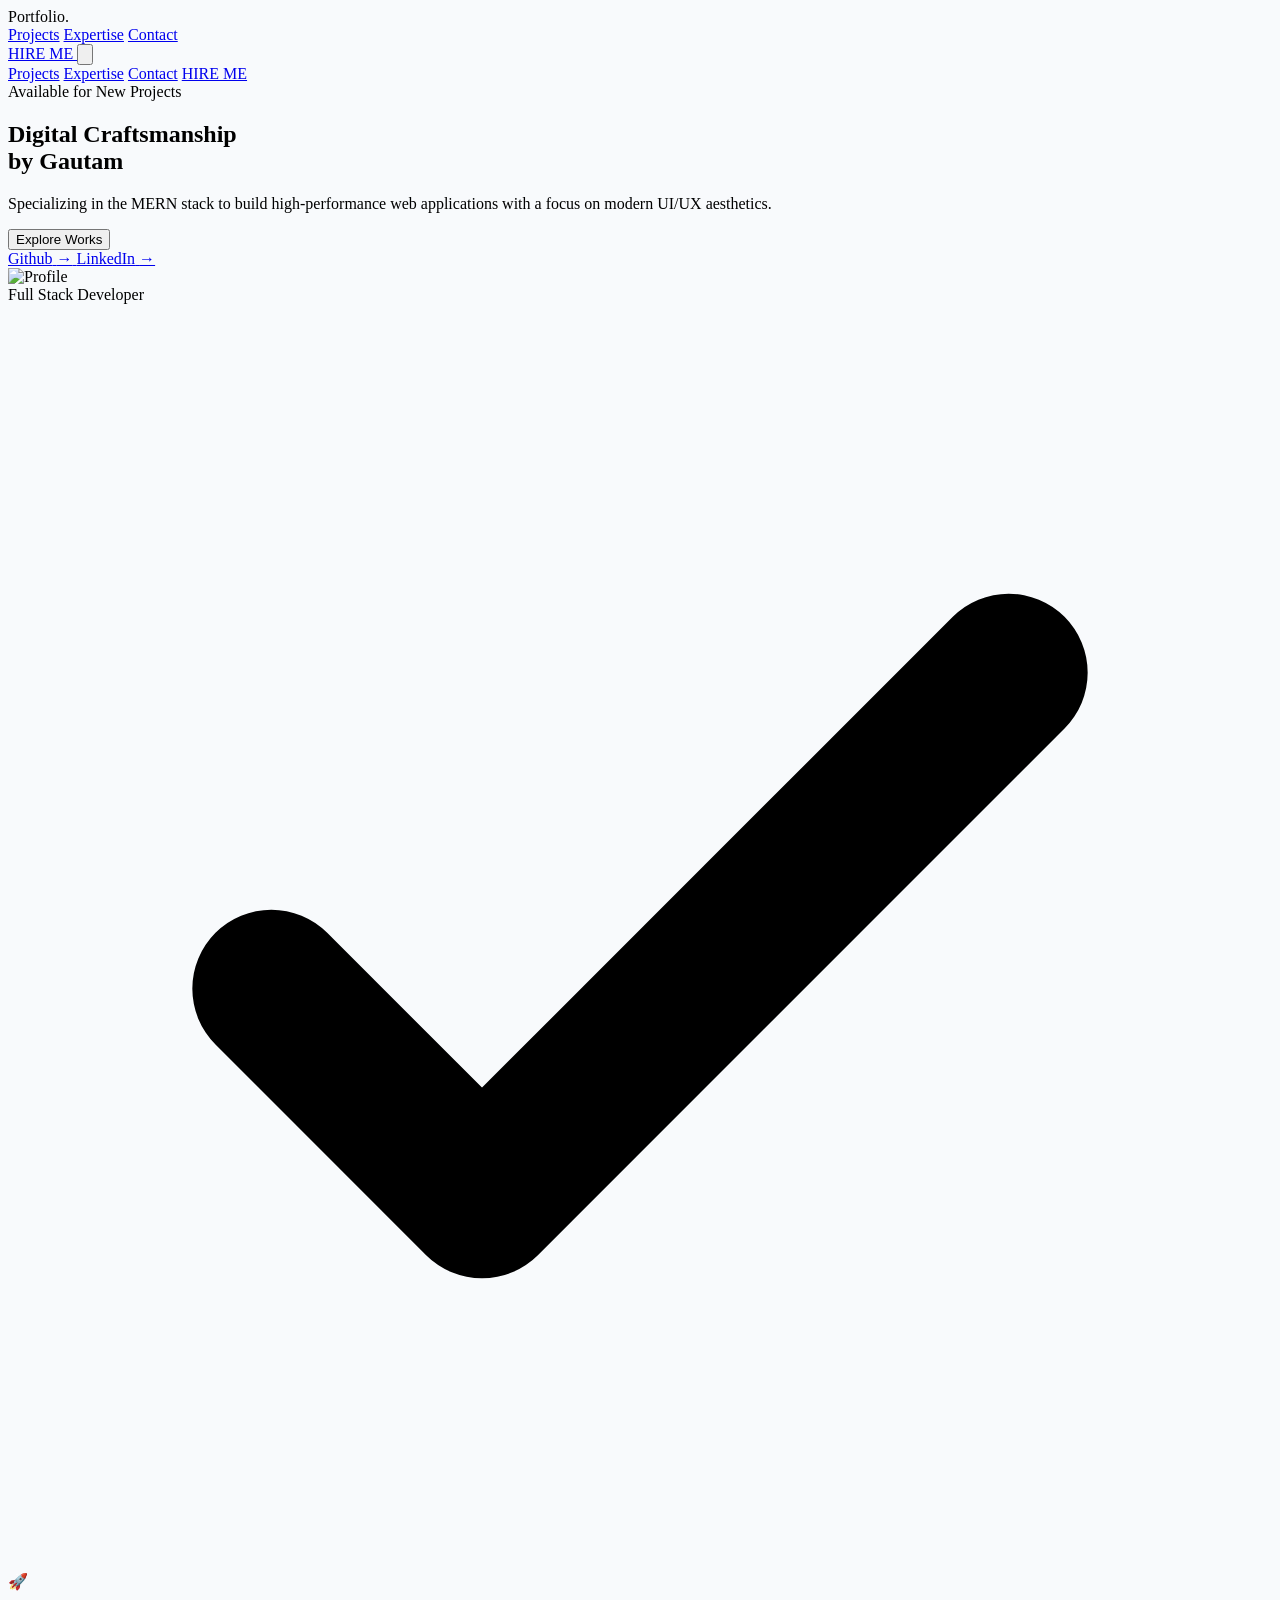
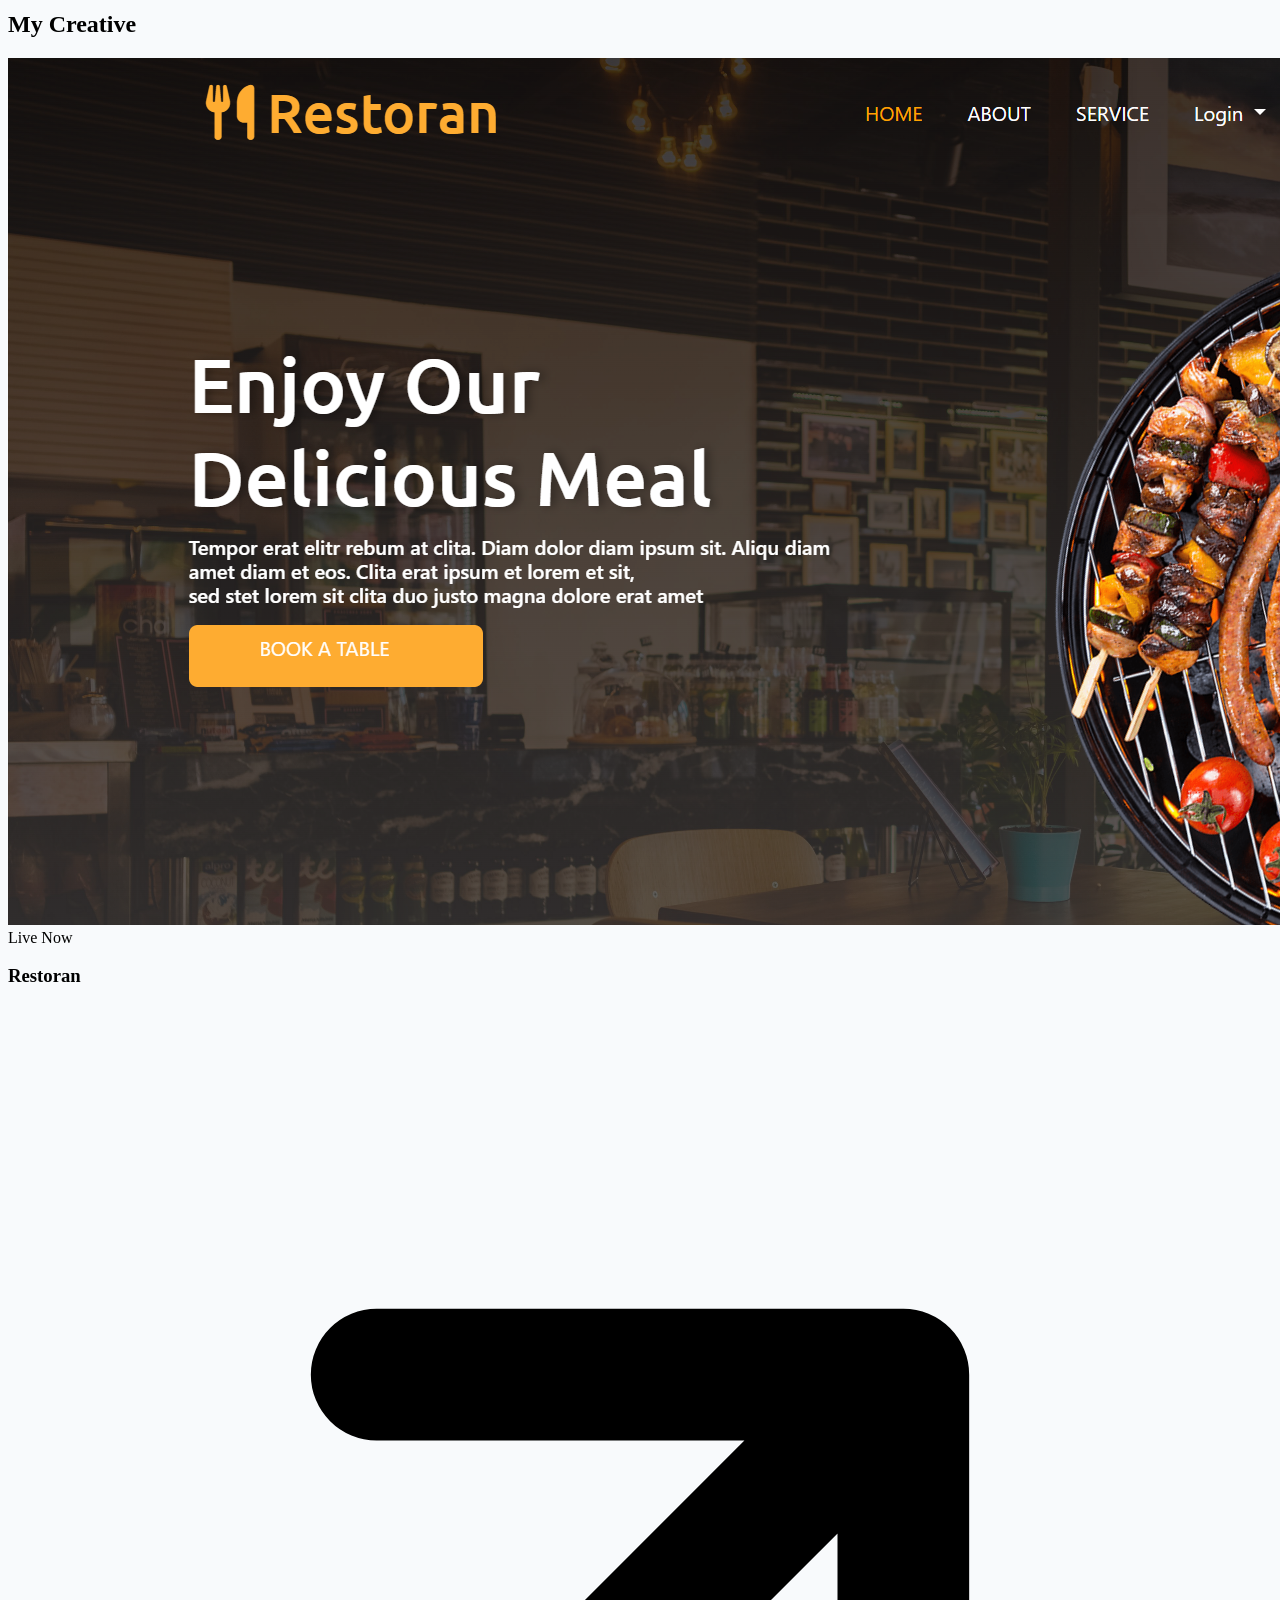
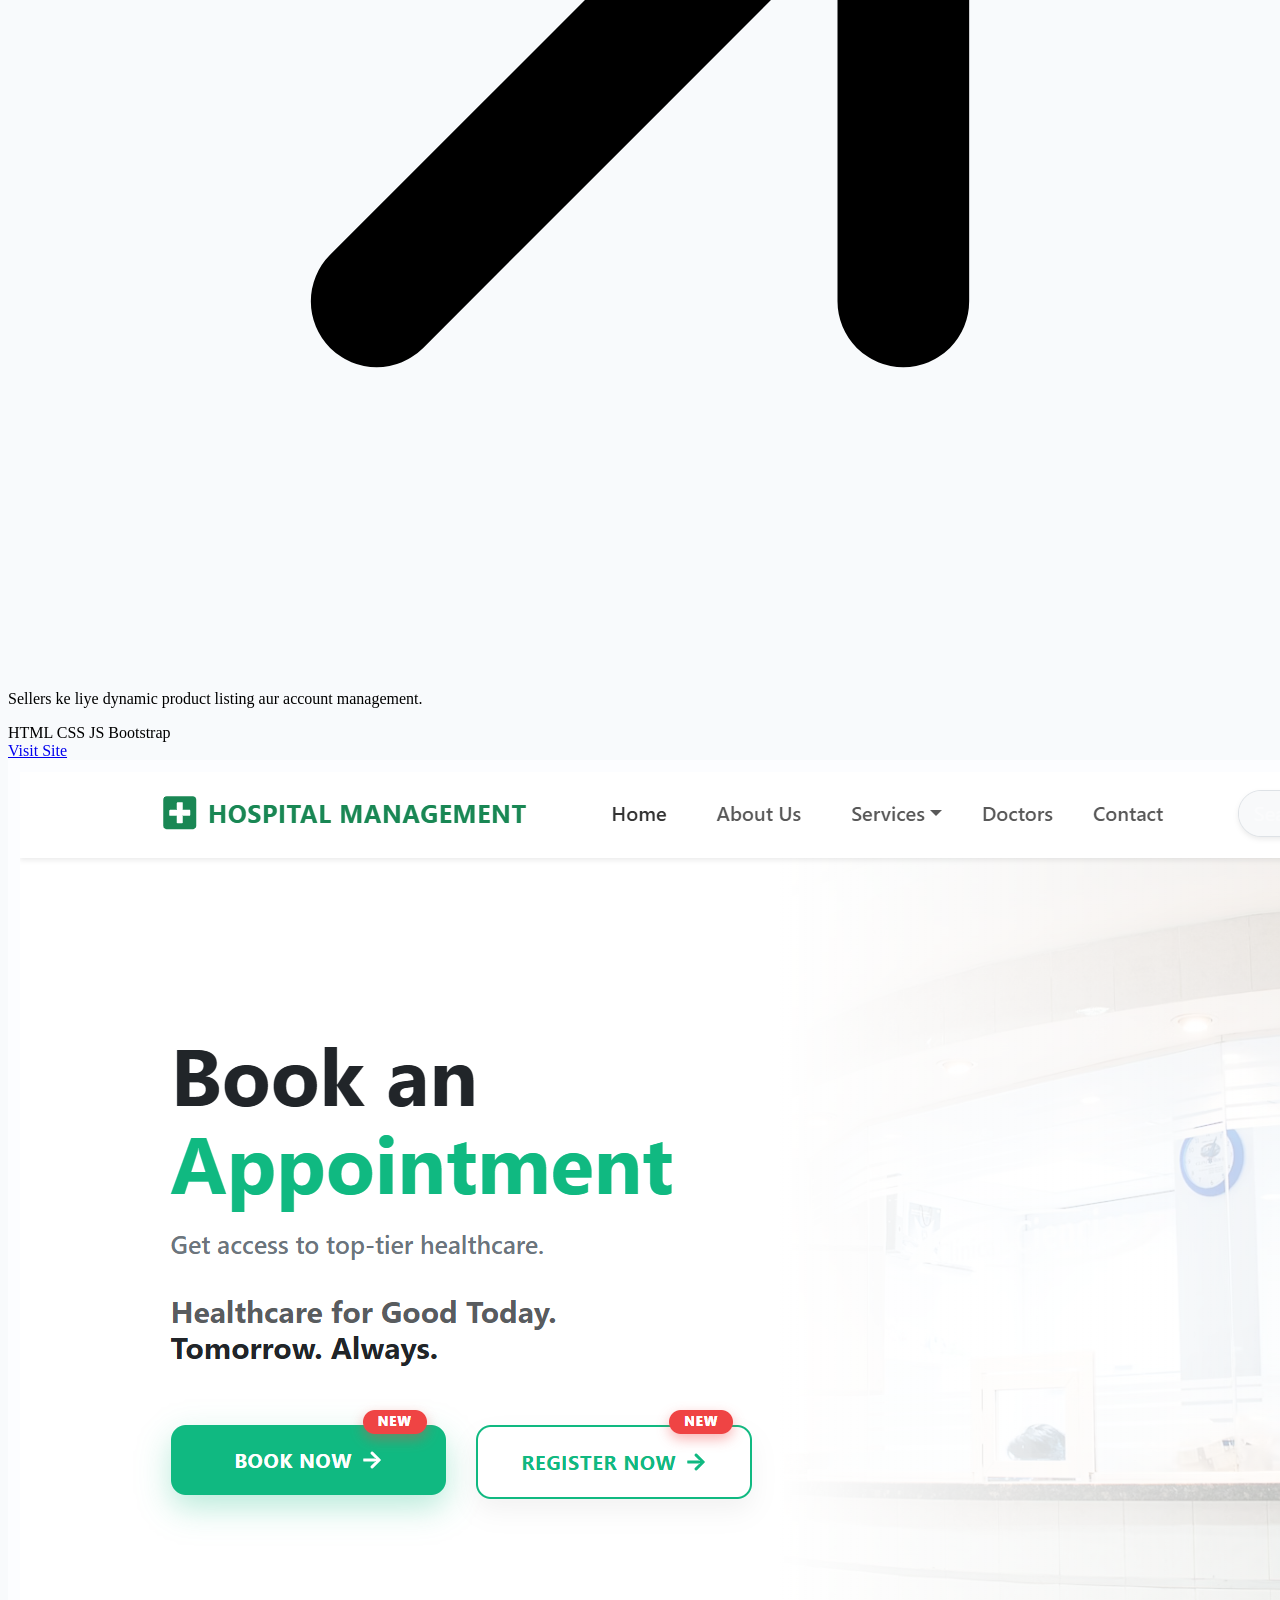
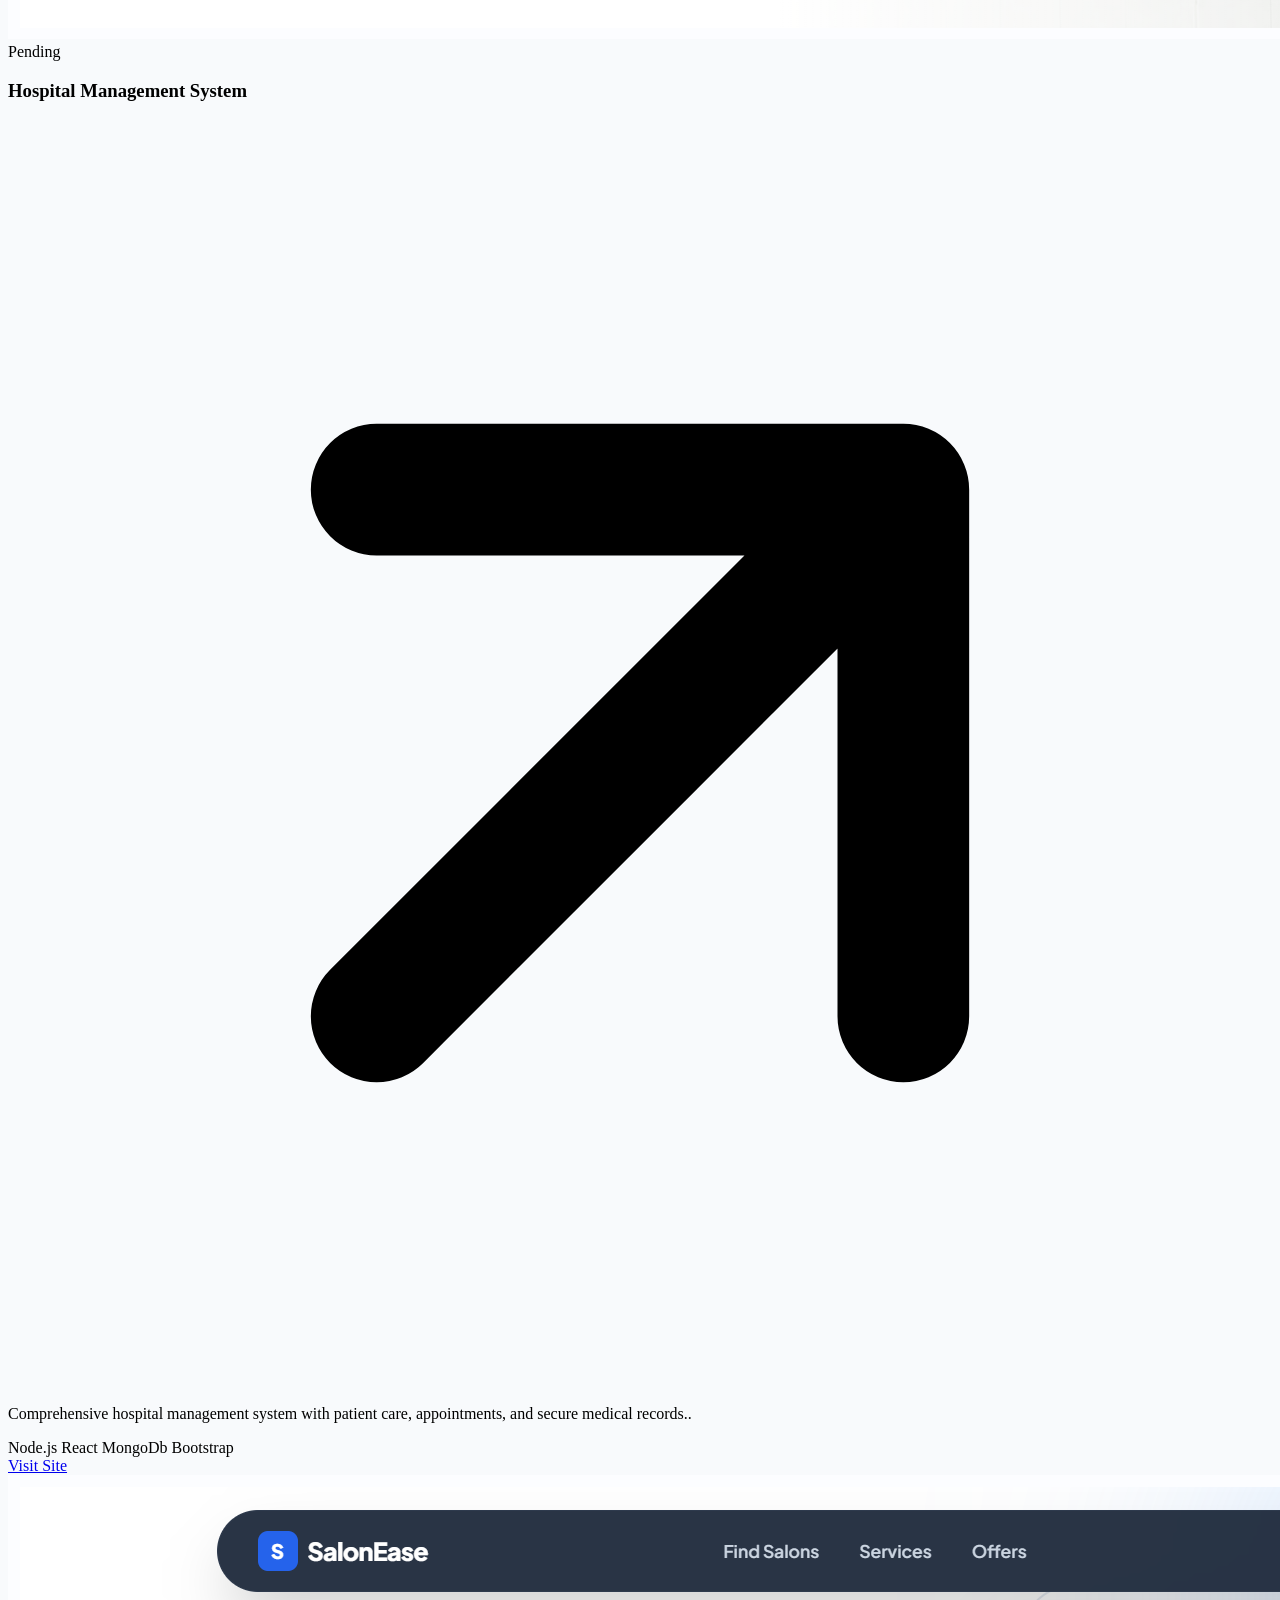
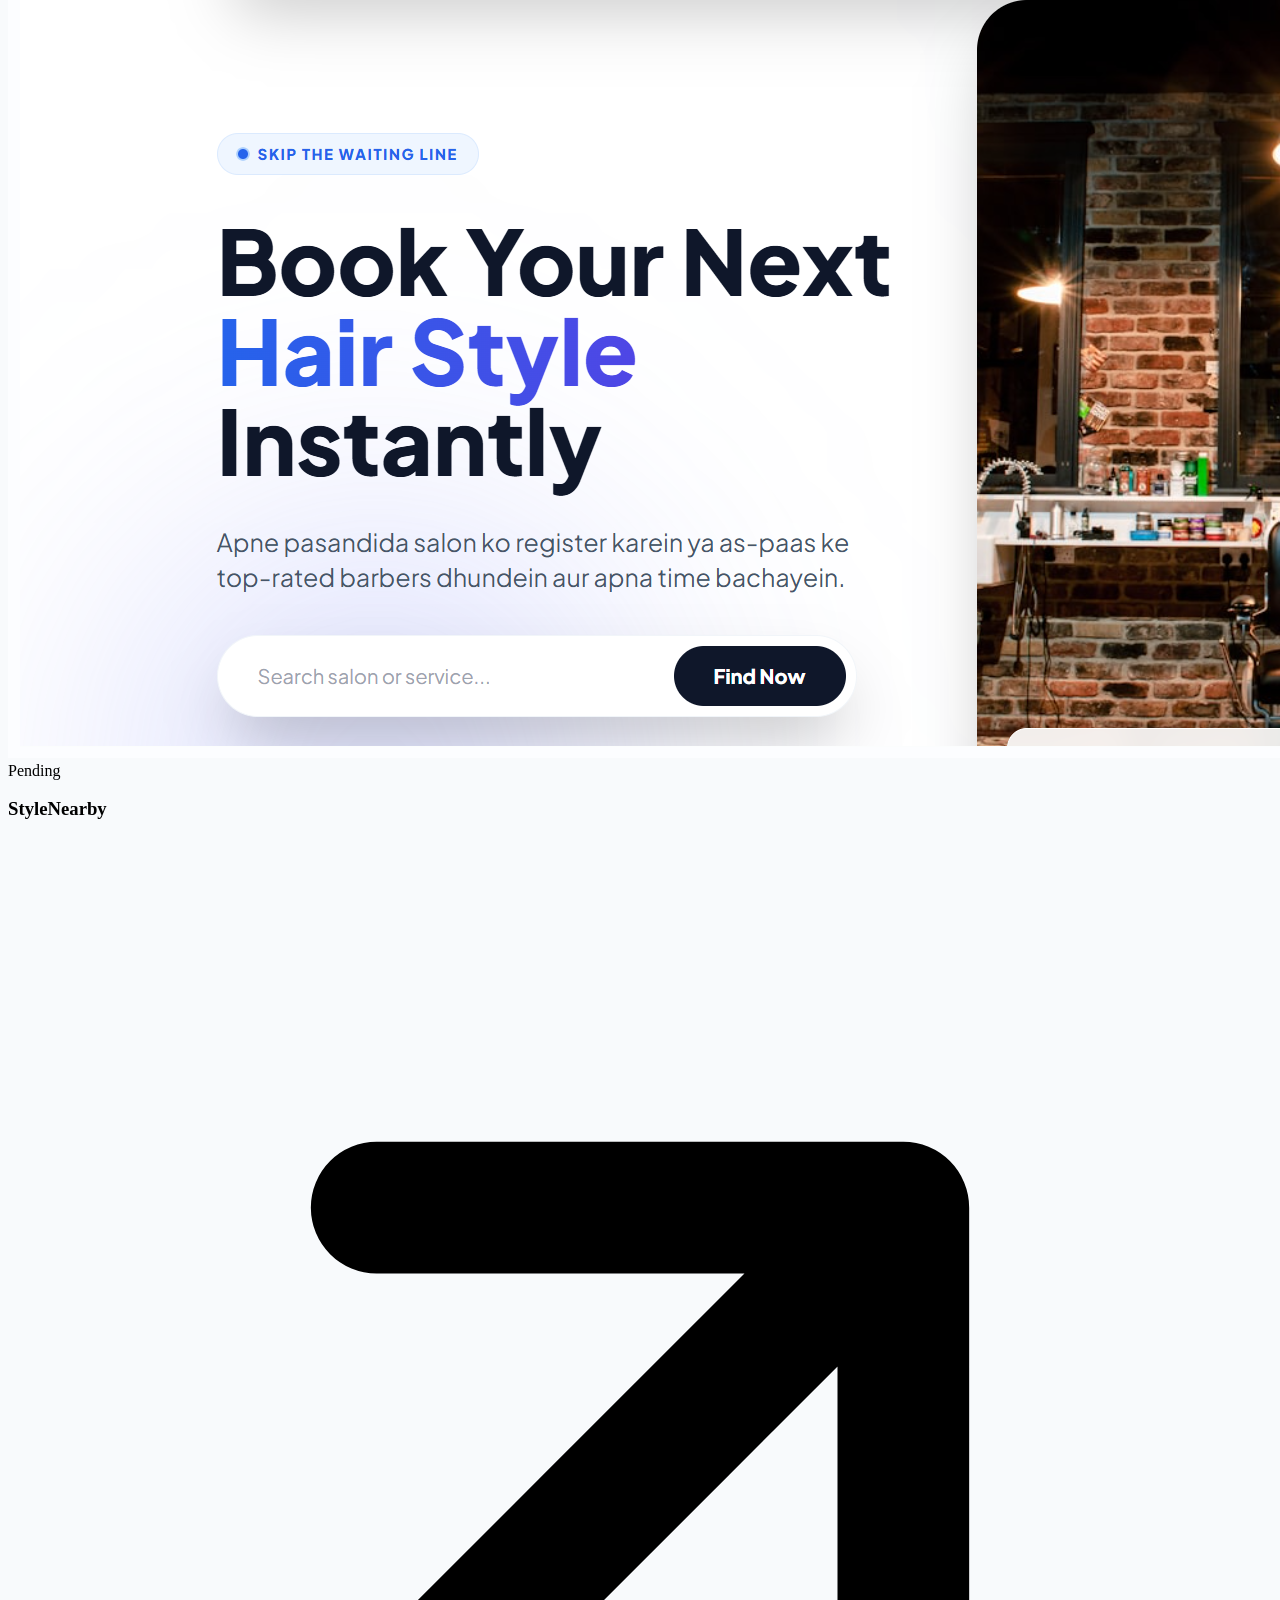
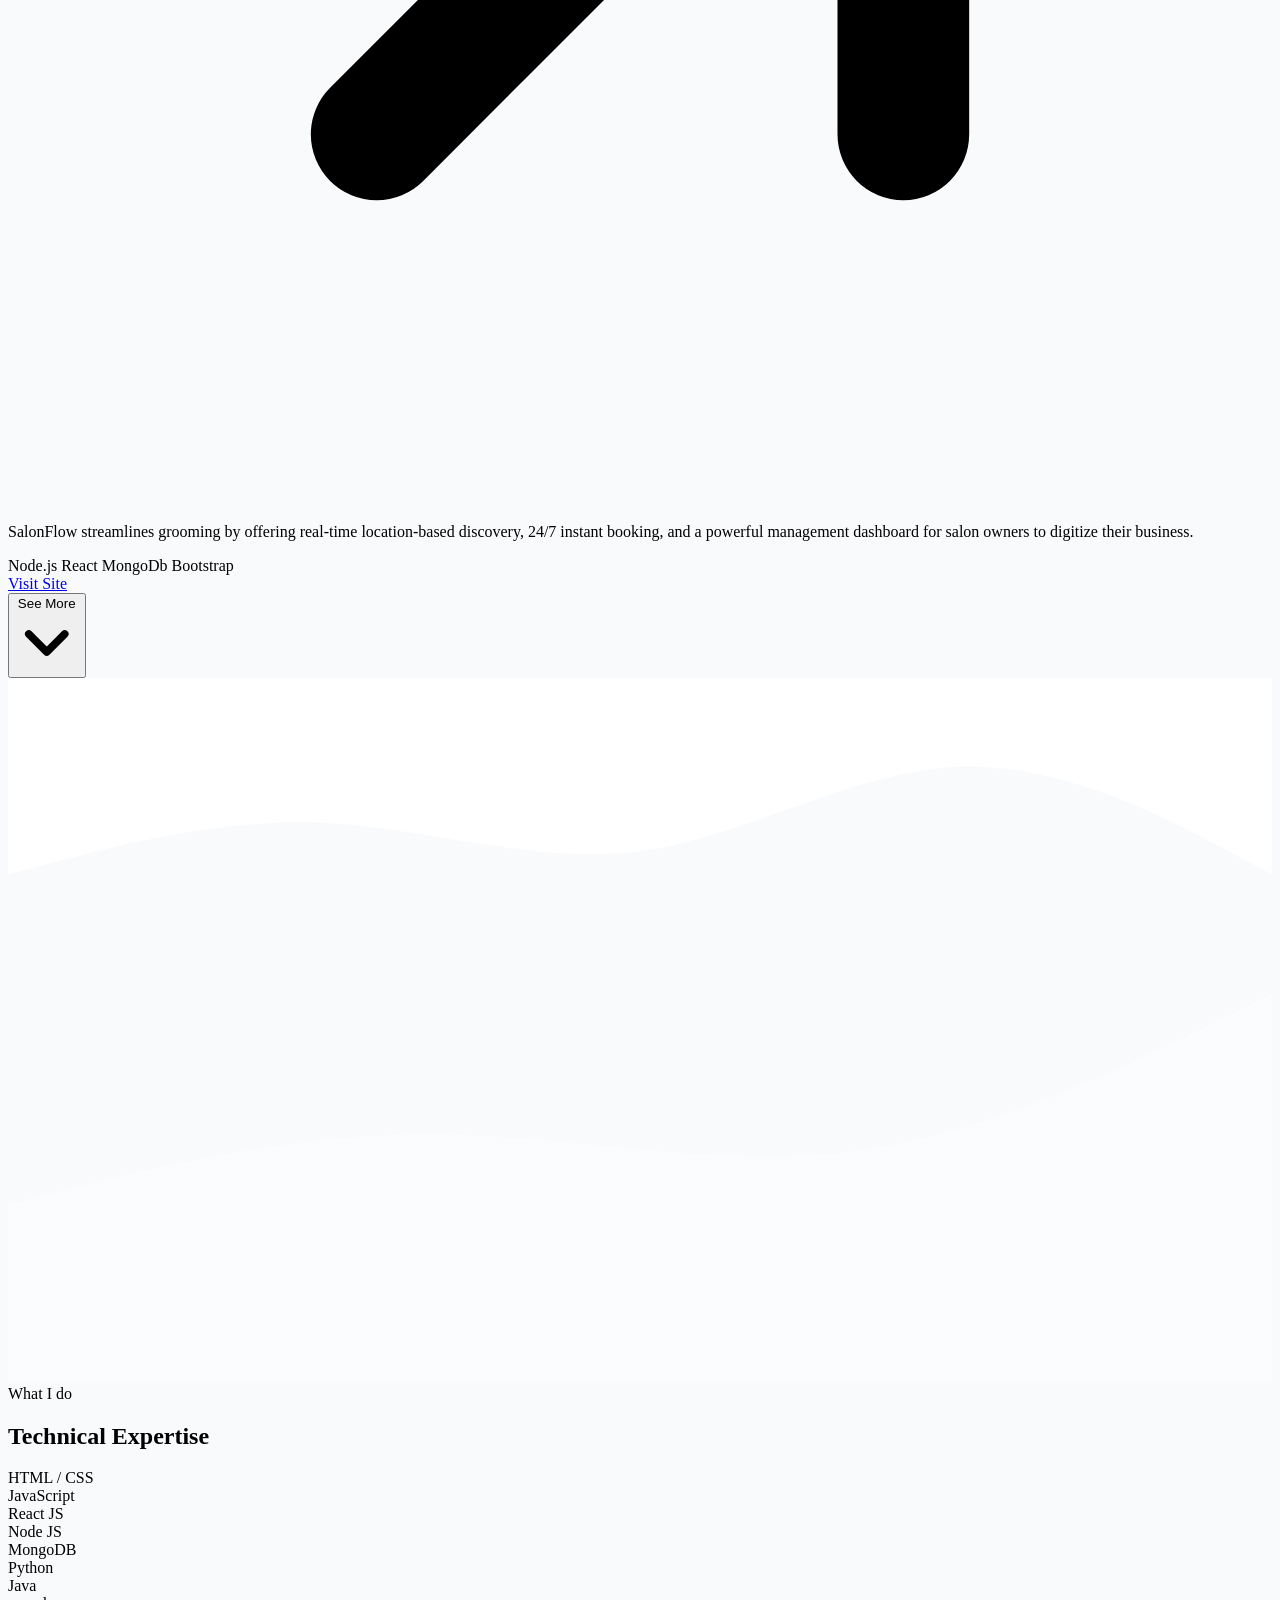
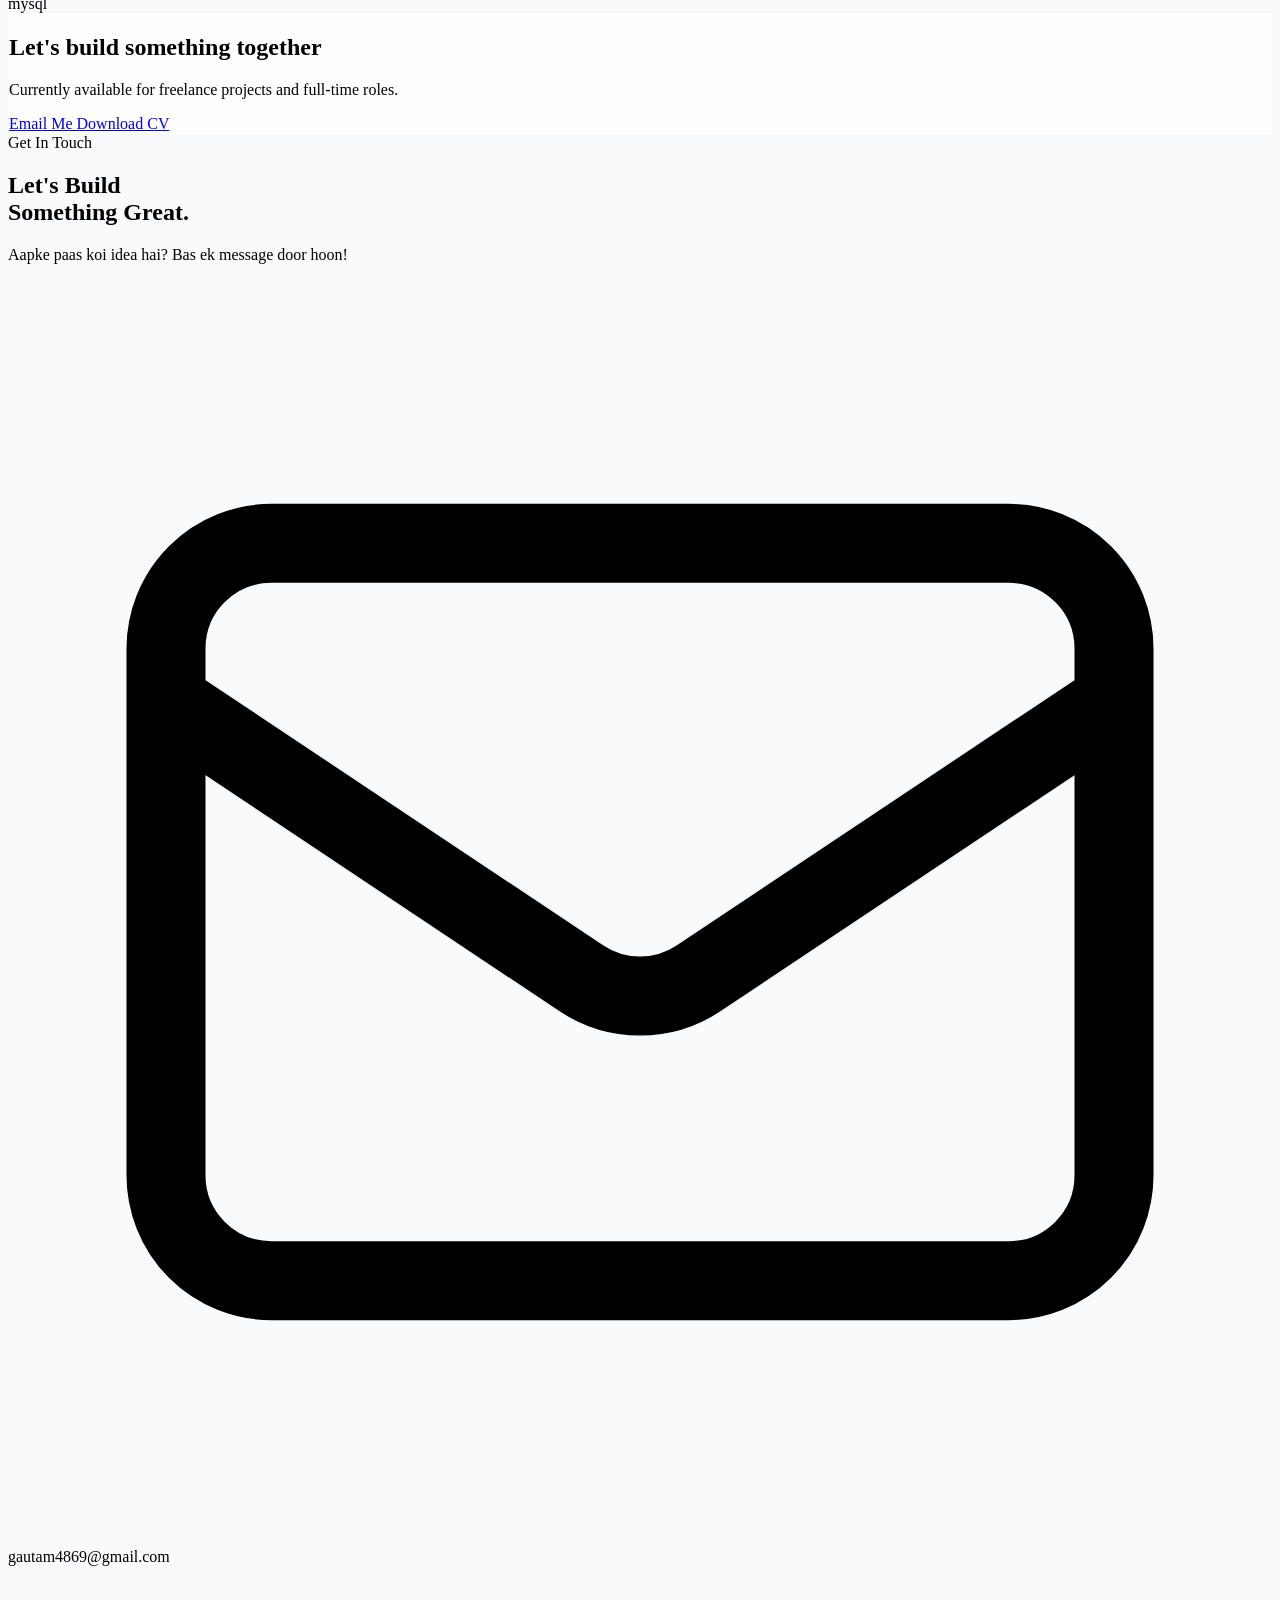
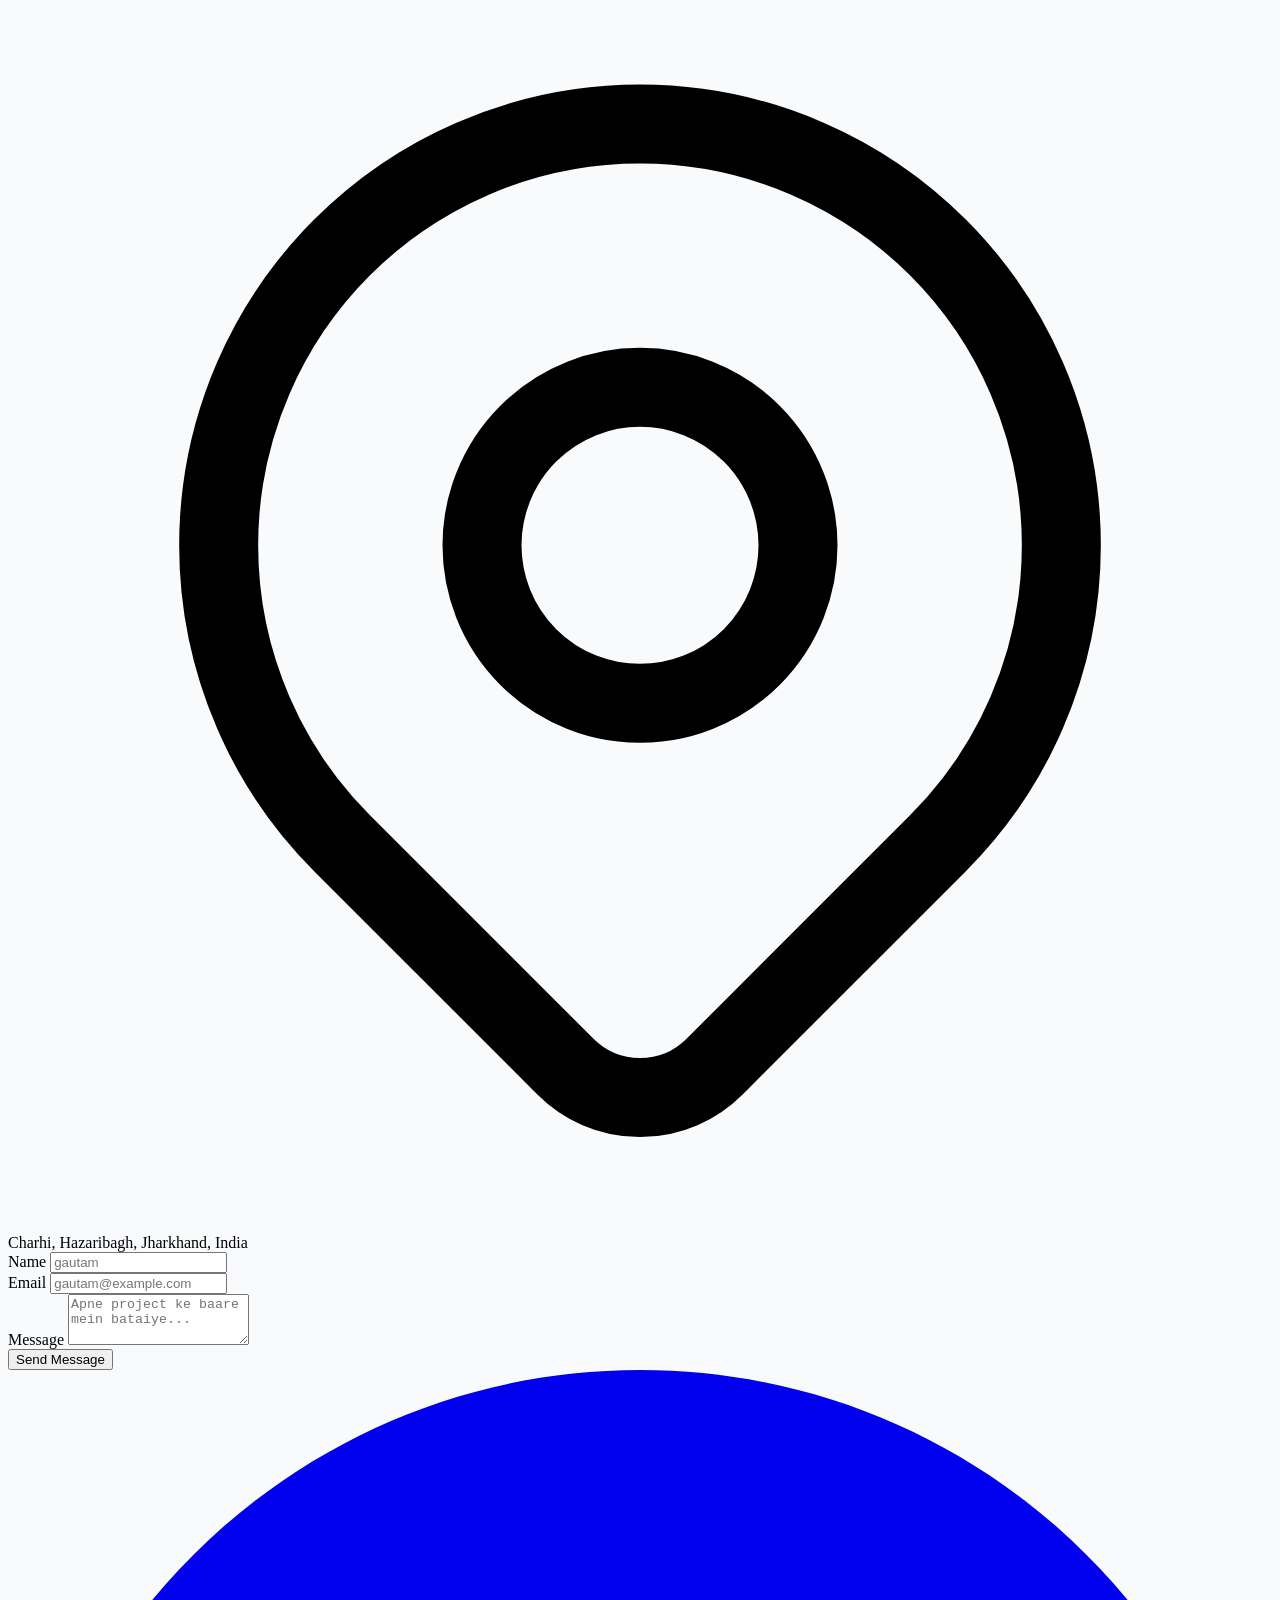
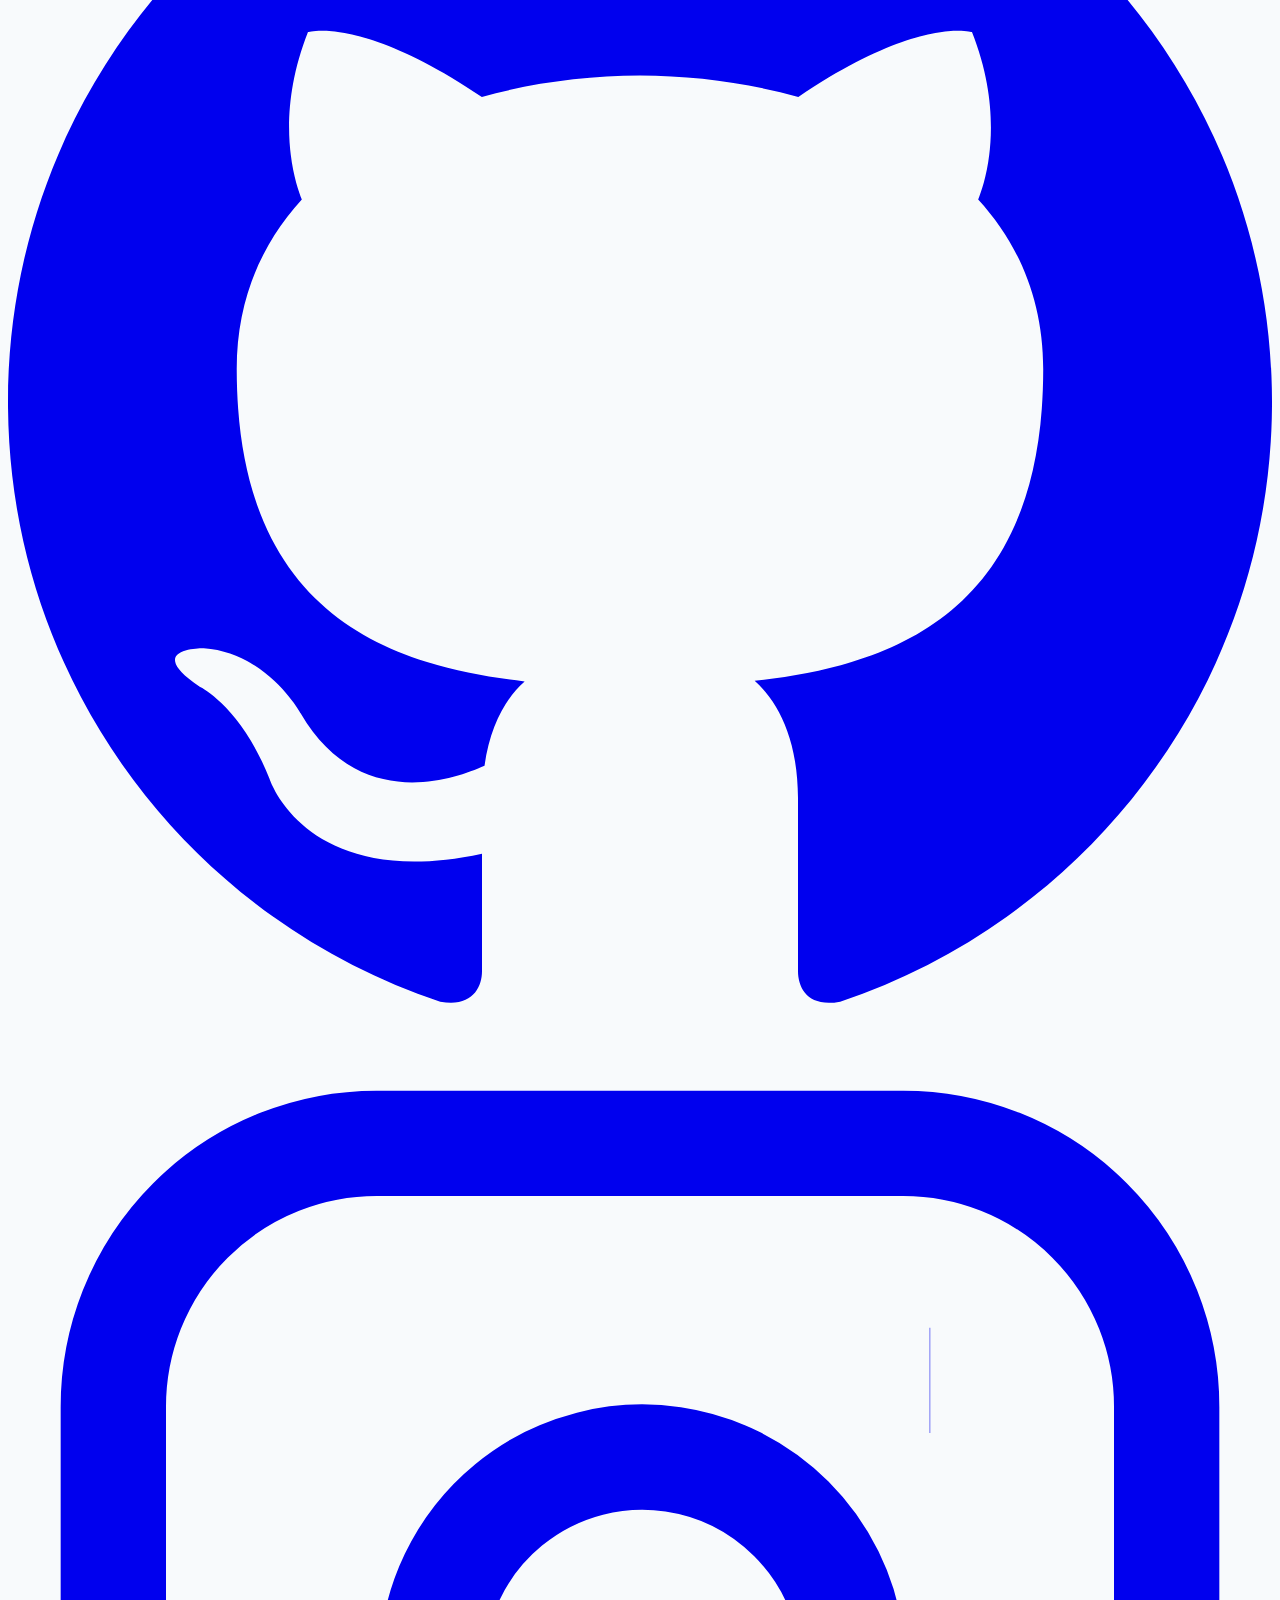
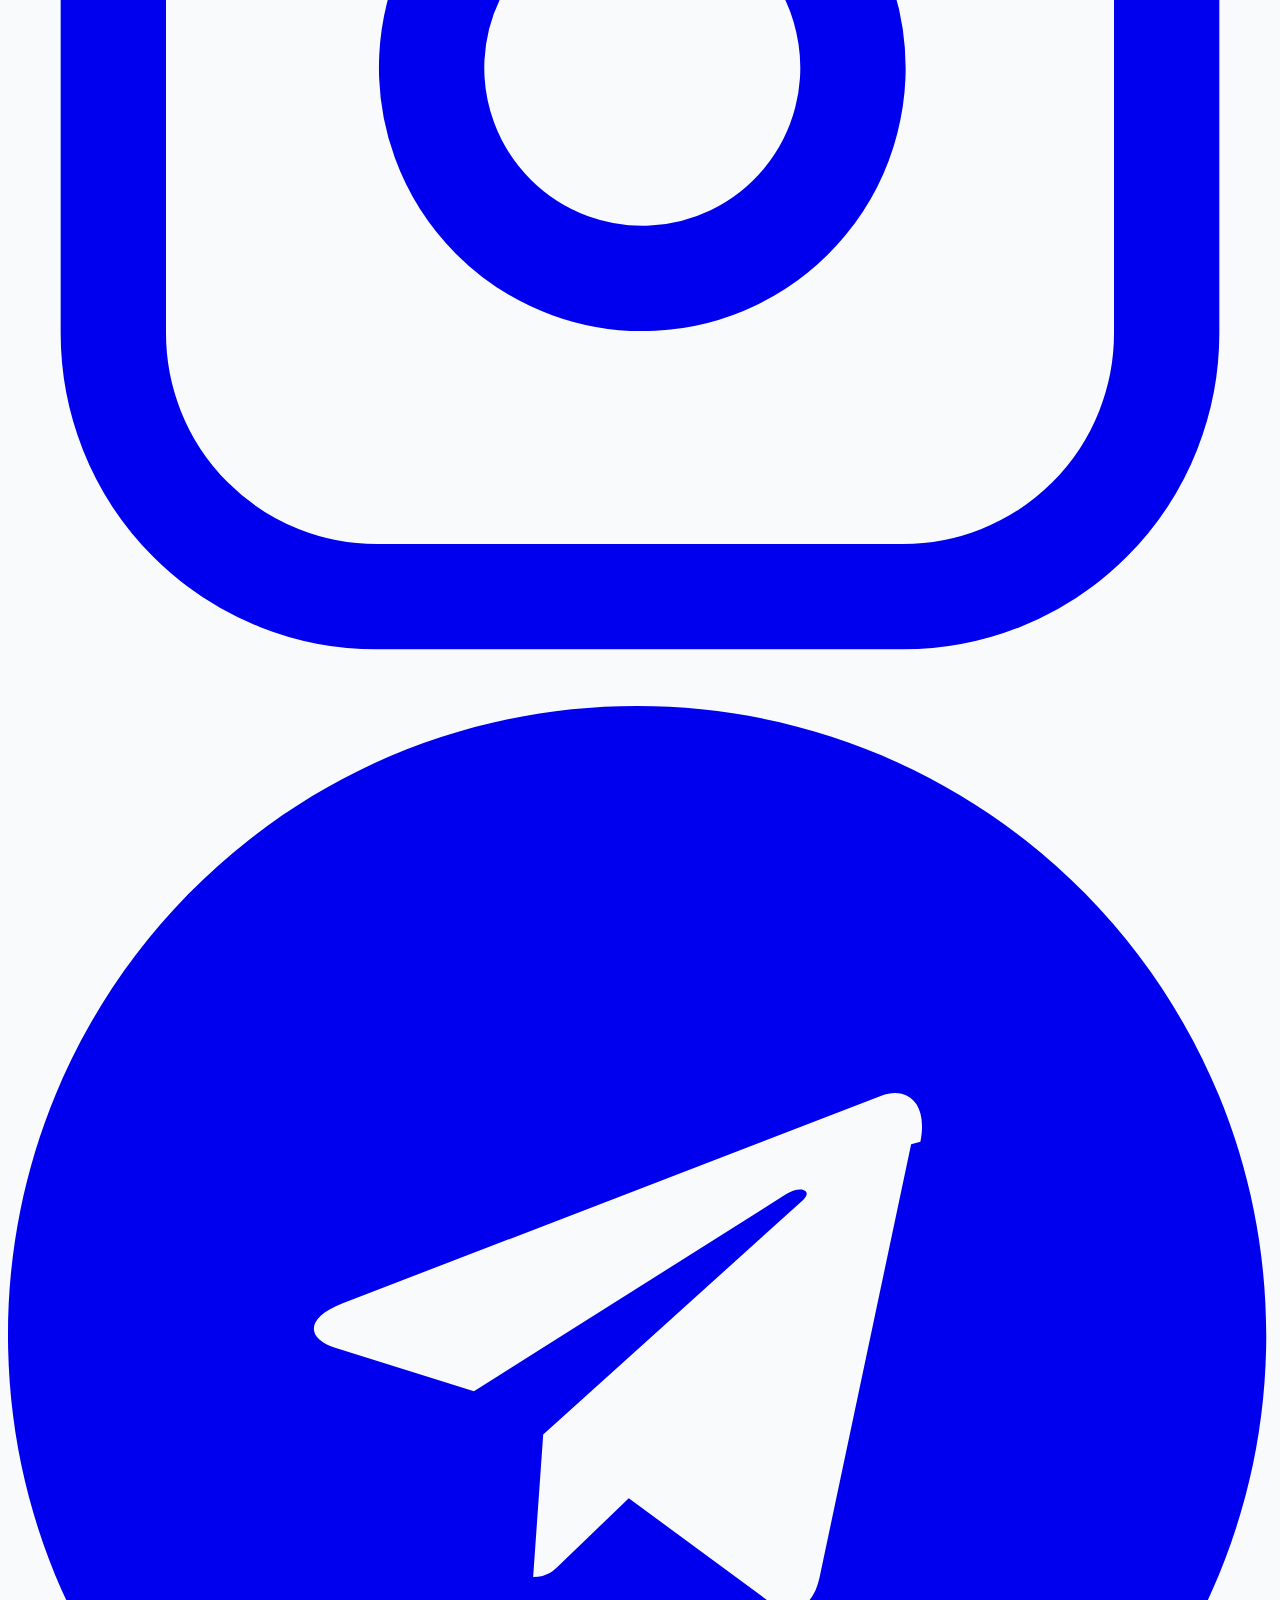
==== commit 08e8d767: "done" ====
--- a/index.html
+++ b/index.html
@@ -198,7 +198,7 @@
 
 
 
-<section id="projects-section" class="max-w-6xl mx-auto px-6 py-20">
+<section id="projects"  class="max-w-6xl mx-auto px-6 py-20">
   <!-- Section Heading -->
   <div class="mb-12 text-center md:text-left">
     <h2 class="text-4xl md:text-5xl font-black italic tracking-tighter uppercase leading-none">
@@ -233,6 +233,7 @@
           <span class="px-2 py-0.5 bg-blue-500/10 text-blue-400 text-[9px] font-bold rounded-md border border-blue-500/20 uppercase">HTML</span>
           <span class="px-2 py-0.5 bg-blue-500/10 text-blue-400 text-[9px] font-bold rounded-md border border-blue-500/20 uppercase">CSS</span>
           <span class="px-2 py-0.5 bg-blue-500/10 text-blue-400 text-[9px] font-bold rounded-md border border-blue-500/20 uppercase">JS</span>
+          <span class="px-2 py-0.5 bg-blue-500/10 text-blue-400 text-[9px] font-bold rounded-md border border-blue-500/20 uppercase">Bootstrap</span>
         </div>
         <a href="https://gautam4010.github.io/restorant/" target="_blank" class="block w-full py-3 bg-white text-black text-xs font-black rounded-xl uppercase tracking-tighter hover:bg-blue-600 hover:text-white transition-all text-center shadow-lg">Visit Site</a>
       </div>
@@ -241,21 +242,23 @@
     <!-- Project Card 2 (Always Visible) -->
     <div class="project-card group relative bg-[#0f172a] rounded-[2rem] border border-white/5 p-4 transition-all duration-500 hover:border-blue-500/30 shadow-xl max-w-[340px] mx-auto lg:mx-0">
       <div class="relative overflow-hidden rounded-[1.5rem] aspect-[4/3]">
-        <img src="https://commandervinay.github.io/Portfolio/image/projectImg.png" class="w-full h-full object-cover transition-transform duration-700 group-hover:scale-110" />
+        <img src="hospitalimage1.png" class="w-full h-full object-cover transition-transform duration-700 group-hover:scale-110" />
         <div class="absolute inset-0 bg-gradient-to-t from-black/80 via-transparent to-transparent"></div>
         <div class="absolute top-3 right-3 bg-blue-600 px-3 py-1 rounded-full shadow-lg">
-          <span class="text-[9px] font-bold uppercase tracking-widest text-white">Live Now</span>
+          <span class="text-[9px] font-bold uppercase tracking-widest text-white">Pending</span>
         </div>
       </div>
       <div class="mt-6 px-1">
         <div class="flex justify-between items-center mb-3">
-          <h3 class="text-xl font-bold text-white leading-tight">Ecommerce</h3>
+          <h3 class="text-xl font-bold text-white leading-tight">Hospital Management System</h3>
           <div class="p-2 rounded-full bg-white/5 group-hover:bg-blue-600 transition-all"><svg class="w-4 h-4 text-white" fill="none" stroke="currentColor" viewBox="0 0 24 24"><path d="M7 17L17 7M17 7H7M17 7V17" stroke-width="2.5" stroke-linecap="round" stroke-linejoin="round" /></svg></div>
         </div>
-        <p class="text-slate-400 text-xs leading-relaxed mb-5 line-clamp-2">Full-stack booking engine with secure checkout and inventory.</p>
+        <p class="text-slate-400 text-xs leading-relaxed mb-5 line-clamp-2">Comprehensive hospital management system with patient care, appointments, and secure medical records..</p>
         <div class="flex flex-wrap gap-1.5 mb-6">
           <span class="px-2 py-0.5 bg-blue-500/10 text-blue-400 text-[9px] font-bold rounded-md border border-blue-500/20 uppercase">Node.js</span>
           <span class="px-2 py-0.5 bg-blue-500/10 text-blue-400 text-[9px] font-bold rounded-md border border-blue-500/20 uppercase">React</span>
+          <span class="px-2 py-0.5 bg-blue-500/10 text-blue-400 text-[9px] font-bold rounded-md border border-blue-500/20 uppercase">MongoDb</span>
+          <span class="px-2 py-0.5 bg-blue-500/10 text-blue-400 text-[9px] font-bold rounded-md border border-blue-500/20 uppercase">Bootstrap</span>
         </div>
         <a href="#" class="block w-full py-3 bg-white text-black text-xs font-black rounded-xl uppercase tracking-tighter hover:bg-blue-600 hover:text-white transition-all text-center">Visit Site</a>
       </div>
@@ -264,18 +267,21 @@
     <!-- Project Card 3 (Always Visible) -->
     <div class="project-card group relative bg-[#0f172a] rounded-[2rem] border border-white/5 p-4 transition-all duration-500 hover:border-blue-500/30 shadow-xl max-w-[340px] mx-auto lg:mx-0">
       <div class="relative overflow-hidden rounded-[1.5rem] aspect-[4/3]">
-        <img src="https://commandervinay.github.io/Portfolio/image/projectImg.png" class="w-full h-full object-cover transition-transform duration-700 group-hover:scale-110" />
+        <img src="saloon.png" class="w-full h-full object-cover transition-transform duration-700 group-hover:scale-110" />
         <div class="absolute inset-0 bg-gradient-to-t from-black/80 via-transparent to-transparent"></div>
-        <div class="absolute top-3 right-3 bg-blue-600 px-3 py-1 rounded-full shadow-lg"><span class="text-[9px] font-bold uppercase tracking-widest text-white">Live Now</span></div>
+        <div class="absolute top-3 right-3 bg-blue-600 px-3 py-1 rounded-full shadow-lg"><span class="text-[9px] font-bold uppercase tracking-widest text-white">Pending</span></div>
       </div>
       <div class="mt-6 px-1">
         <div class="flex justify-between items-center mb-3">
-          <h3 class="text-xl font-bold text-white leading-tight">Fitness App</h3>
+          <h3 class="text-xl font-bold text-white leading-tight">StyleNearby</h3>
           <div class="p-2 rounded-full bg-white/5 group-hover:bg-blue-600 transition-all"><svg class="w-4 h-4 text-white" fill="none" stroke="currentColor" viewBox="0 0 24 24"><path d="M7 17L17 7M17 7H7M17 7V17" stroke-width="2.5" stroke-linecap="round" stroke-linejoin="round" /></svg></div>
         </div>
-        <p class="text-slate-400 text-xs leading-relaxed mb-5 line-clamp-2">Flexify Fitness Tracker focusing on component-based architecture.</p>
-        <div class="flex flex-wrap gap-1.5 mb-6">
+        <p class="text-slate-400 text-xs leading-relaxed mb-5 line-clamp-2">SalonFlow streamlines grooming by offering real-time location-based discovery, 24/7 instant booking, and a powerful management dashboard for salon owners to digitize their business.</p>
+         <div class="flex flex-wrap gap-1.5 mb-6">
+          <span class="px-2 py-0.5 bg-blue-500/10 text-blue-400 text-[9px] font-bold rounded-md border border-blue-500/20 uppercase">Node.js</span>
           <span class="px-2 py-0.5 bg-blue-500/10 text-blue-400 text-[9px] font-bold rounded-md border border-blue-500/20 uppercase">React</span>
+          <span class="px-2 py-0.5 bg-blue-500/10 text-blue-400 text-[9px] font-bold rounded-md border border-blue-500/20 uppercase">MongoDb</span>
+          <span class="px-2 py-0.5 bg-blue-500/10 text-blue-400 text-[9px] font-bold rounded-md border border-blue-500/20 uppercase">Bootstrap</span>
         </div>
         <a href="#" class="block w-full py-3 bg-white text-black text-xs font-black rounded-xl uppercase tracking-tighter hover:bg-blue-600 hover:text-white transition-all text-center">Visit Site</a>
       </div>
@@ -352,7 +358,7 @@
 
       // See Less karne par scroll back to top of projects
       if (!isExpanded) {
-        document.getElementById('projects-section').scrollIntoView({ behavior: 'smooth' });
+        document.getElementById('projects').scrollIntoView({ behavior: 'smooth' });
       }
     });
 
@@ -427,7 +433,15 @@
 
       <div class="px-8 py-4 bg-white/80 backdrop-blur-xl border border-white rounded-[2rem] flex items-center gap-4 shadow-[0_10px_30px_rgba(0,0,0,0.03)] hover:shadow-xl hover:border-blue-400 hover:-translate-y-2 transition-all duration-500">
         <div class="w-2.5 h-2.5 bg-sky-400 rounded-full shadow-[0_0_10px_rgba(56,189,248,0.5)]"></div>
-        <span class="text-slate-900 font-extrabold text-sm uppercase tracking-tight">Tailwind</span>
+        <span class="text-slate-900 font-extrabold text-sm uppercase tracking-tight">Python</span>
+      </div>
+       <div class="px-8 py-4 bg-white/80 backdrop-blur-xl border border-white rounded-[2rem] flex items-center gap-4 shadow-[0_10px_30px_rgba(0,0,0,0.03)] hover:shadow-xl hover:border-blue-400 hover:-translate-y-2 transition-all duration-500">
+        <div class="w-2.5 h-2.5 bg-sky-400 rounded-full shadow-[0_0_10px_rgba(56,189,248,0.5)]"></div>
+        <span class="text-slate-900 font-extrabold text-sm uppercase tracking-tight">Java</span>
+      </div>
+       <div class="px-8 py-4 bg-white/80 backdrop-blur-xl border border-white rounded-[2rem] flex items-center gap-4 shadow-[0_10px_30px_rgba(0,0,0,0.03)] hover:shadow-xl hover:border-blue-400 hover:-translate-y-2 transition-all duration-500">
+        <div class="w-2.5 h-2.5 bg-sky-400 rounded-full shadow-[0_0_10px_rgba(56,189,248,0.5)]"></div>
+        <span class="text-slate-900 font-extrabold text-sm uppercase tracking-tight">mysql</span>
       </div>
 
     </div>
@@ -459,7 +473,7 @@
         </div>
       </div>
     </section>
-    <section id="contact" class="max-w-6xl mx-auto px-4 py-16 md:py-24">
+<section id="contact" class="max-w-6xl mx-auto px-4 py-16 md:py-24">
   <div class="bg-[#0f172a] rounded-[2.5rem] md:rounded-[3.5rem] p-8 md:p-16 border border-white/5 relative overflow-hidden shadow-2xl">
     
     <!-- Subtle Background Glow -->
@@ -494,31 +508,40 @@
                 <path d="M15 11a3 3 0 11-6 0 3 3 0 016 0z" stroke-width="1.5"></path>
               </svg>
             </div>
-            <span class="text-white font-bold text-sm md:text-base">Charhi, Hazaribagh, 
-          Jharkhand, India
-            </span>
+            <span class="text-white font-bold text-sm md:text-base">Charhi, Hazaribagh, Jharkhand, India</span>
           </div>
         </div>
       </div>
 
-      <!-- Right Content: Modern Form -->
+      <!-- Right Content: Modern Form (Working with Web3Forms) -->
       <div class="lg:w-7/12 bg-white/5 p-6 md:p-10 rounded-[2rem] border border-white/10 backdrop-blur-sm">
-        <form action="#" class="space-y-5">
+        <form action="https://api.web3forms.com/submit" method="POST" class="space-y-5">
+          
+          <!-- 1. Apni Access Key Yahan Dalein -->
+          <input type="hidden" name="access_key" value="3436bccc-7228-4c75-84e3-b4e981eea94d">
+          
+          <!-- 2. Bot Protection (Honeypot) -->
+          <input type="checkbox" name="botcheck" class="hidden" style="display: none;">
+
           <div class="grid grid-cols-1 md:grid-cols-2 gap-4">
             <div class="space-y-1.5">
               <label class="text-[10px] font-bold text-slate-500 uppercase tracking-widest ml-1">Name</label>
-              <input type="text" placeholder="gautam" class="w-full bg-slate-900/50 border border-white/10 rounded-xl px-5 py-3 text-sm text-white focus:outline-none focus:border-blue-600 transition-all" />
+              <input type="text" name="name" required placeholder="gautam" class="w-full bg-slate-900/50 border border-white/10 rounded-xl px-5 py-3 text-sm text-white focus:outline-none focus:border-blue-600 transition-all" />
             </div>
             <div class="space-y-1.5">
               <label class="text-[10px] font-bold text-slate-500 uppercase tracking-widest ml-1">Email</label>
-              <input type="email" placeholder="gautam@example.com" class="w-full bg-slate-900/50 border border-white/10 rounded-xl px-5 py-3 text-sm text-white focus:outline-none focus:border-blue-600 transition-all" />
+              <input type="email" name="email" required placeholder="gautam@example.com" class="w-full bg-slate-900/50 border border-white/10 rounded-xl px-5 py-3 text-sm text-white focus:outline-none focus:border-blue-600 transition-all" />
             </div>
           </div>
           <div class="space-y-1.5">
             <label class="text-[10px] font-bold text-slate-500 uppercase tracking-widest ml-1">Message</label>
-            <textarea rows="3" placeholder="Apne project ke baare mein bataiye..." class="w-full bg-slate-900/50 border border-white/10 rounded-xl px-5 py-3 text-sm text-white focus:outline-none focus:border-blue-600 transition-all resize-none"></textarea>
+            <textarea name="message" required rows="3" placeholder="Apne project ke baare mein bataiye..." class="w-full bg-slate-900/50 border border-white/10 rounded-xl px-5 py-3 text-sm text-white focus:outline-none focus:border-blue-600 transition-all resize-none"></textarea>
           </div>
-          <button class="w-full py-4 bg-blue-600 text-white text-sm font-black rounded-xl uppercase tracking-tighter hover:bg-blue-500 transition-all transform active:scale-95 shadow-lg">
+          
+          <!-- 3. Optional: Custom Subject Line -->
+          <input type="hidden" name="subject" value="New Portfolio Message from Gautam's Website">
+
+          <button type="submit" class="w-full py-4 bg-blue-600 text-white text-sm font-black rounded-xl uppercase tracking-tighter hover:bg-blue-500 transition-all transform active:scale-95 shadow-lg">
             Send Message
           </button>
         </form>
